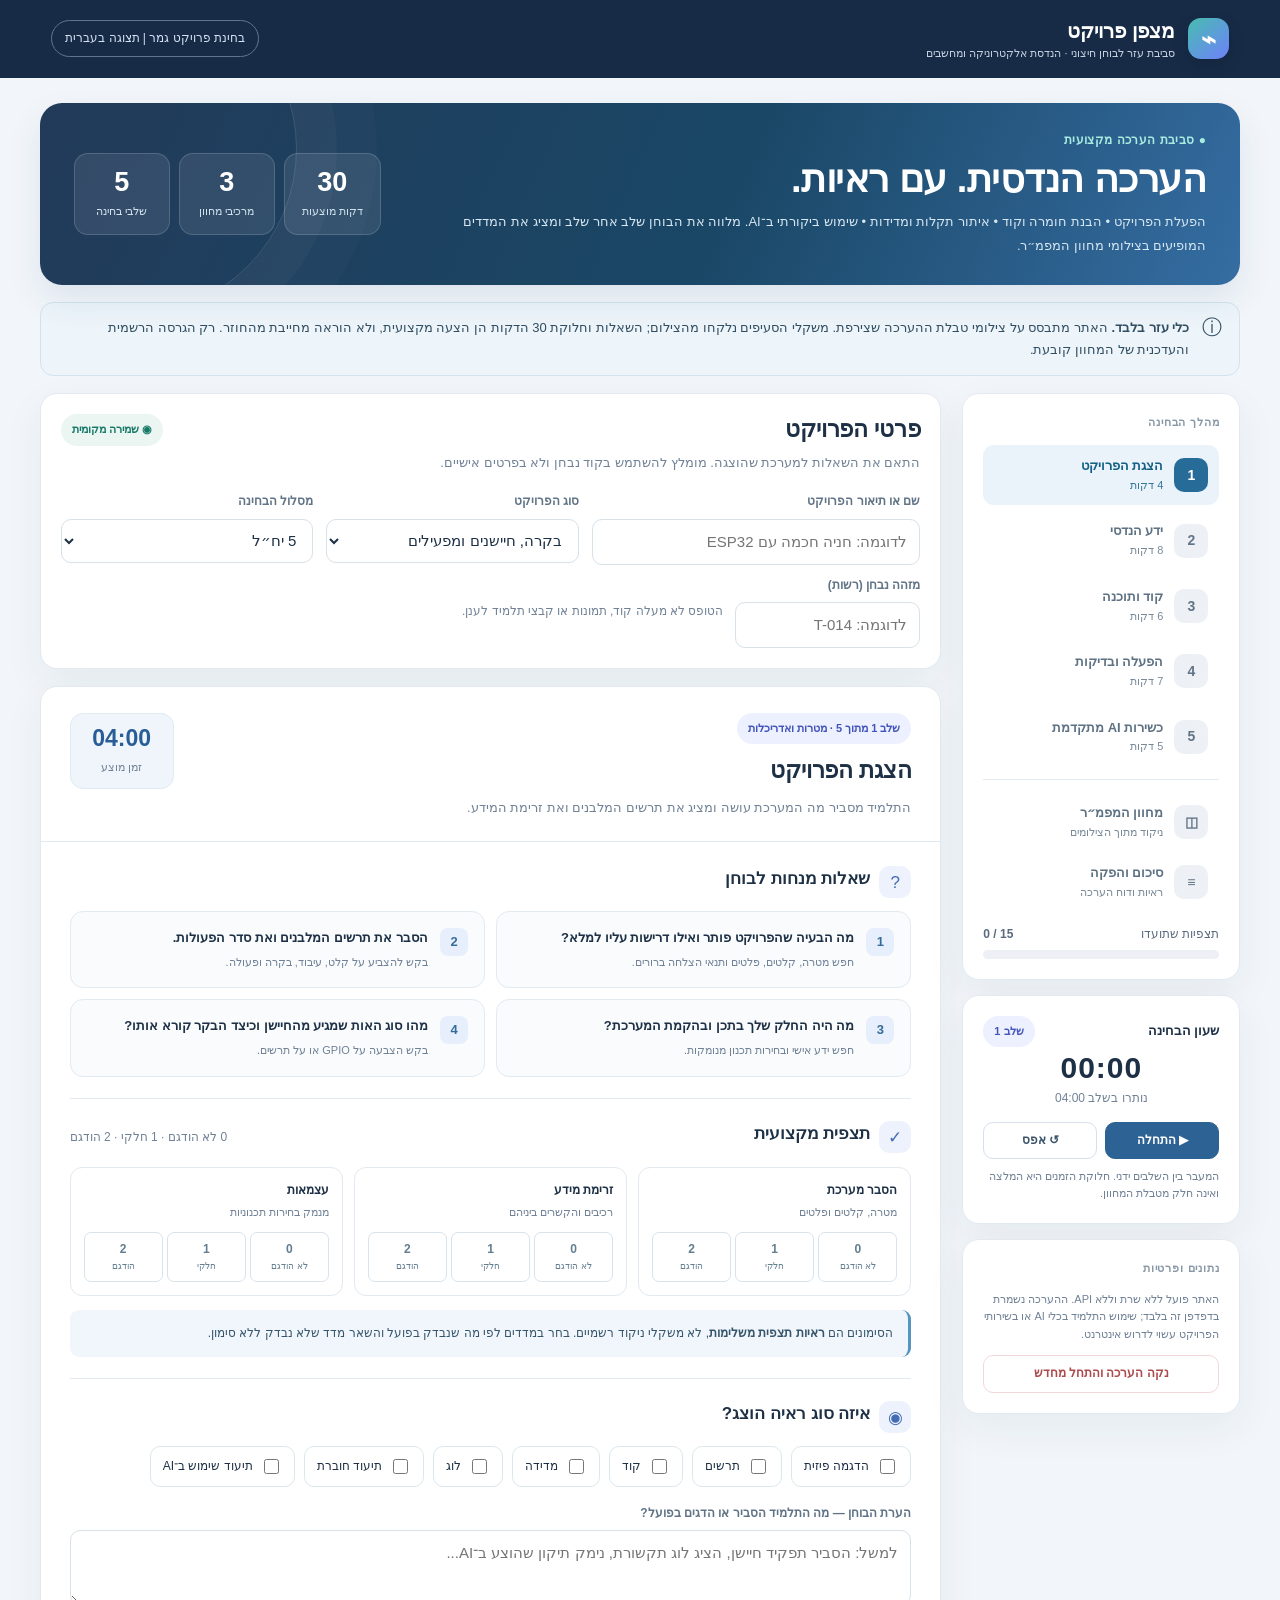
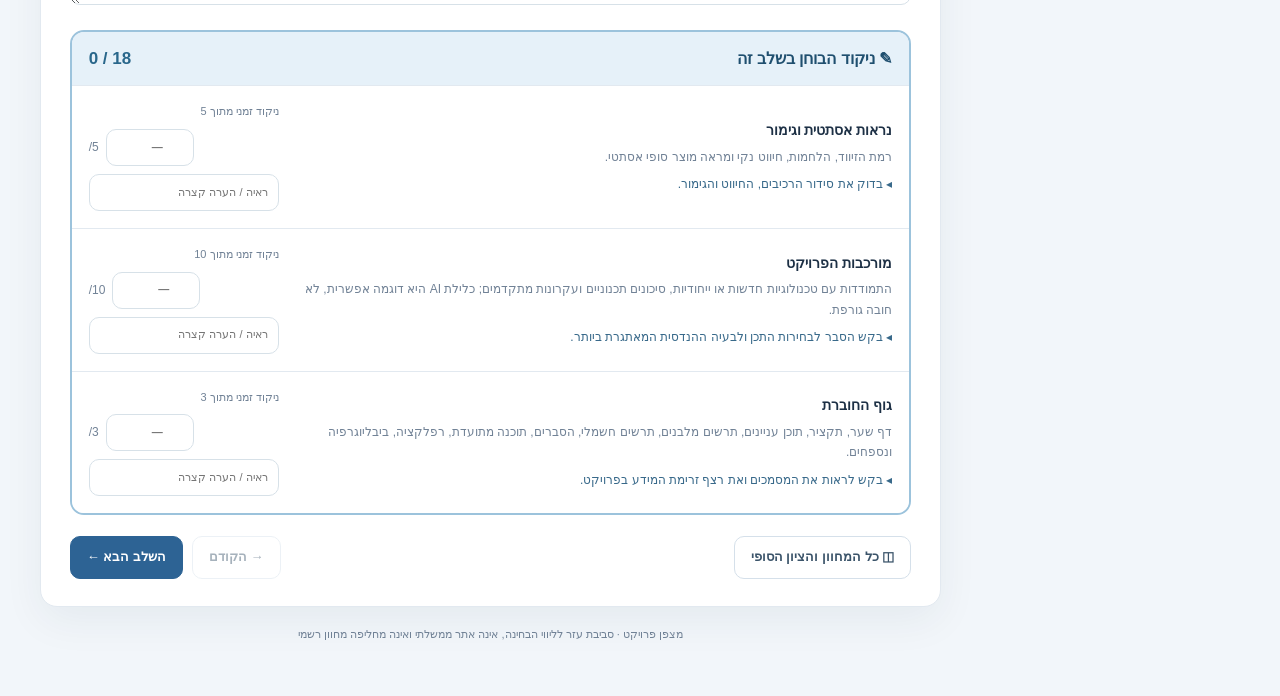
==== index.html @ 40ea96ac "הערכה פרויקטים במגמה אלקטרוניקה ניקוד הבוחן בתוך כל שלב בבחינה, ציון סופי של הבוחן (0–100) במחוון וב" ====
<!DOCTYPE html>
<html lang="he" dir="rtl">
<head>
<meta charset="utf-8">
<meta name="viewport" content="width=device-width,initial-scale=1">
<meta name="theme-color" content="#152a45">
<meta name="description" content="מצפן פרויקט — סביבת עבודה לבוחן חיצוני בהנדסת אלקטרוניקה ומחשבים. מחוון מתוך צילומי חוזר המפמ״ר, בחינה מעשית וכשירות AI מתקדמת.">
<title>מצפן פרויקט | מערכת עזר להערכת פרויקט גמר</title>
<style>
:root{--navy:#172b47;--navy2:#233f63;--text:#1d3045;--sub:#718296;--bg:#f2f6fa;--white:#fff;--line:#e2e9f0;--blue:#4354bb;--blue-soft:#edf0ff;--aqua:#0c968b;--aqua-soft:#e4f7f3;--amber:#9b622b;--amber-soft:#fff6e5;--red:#ae4855;--red-soft:#fff0f1;--shadow:0 14px 42px rgba(18,43,76,.06)}
*{box-sizing:border-box}html{scroll-behavior:smooth}body{margin:0;background:var(--bg);color:var(--text);font-family:Arial,"Segoe UI",sans-serif;font-size:15px;line-height:1.6}button,input,select,textarea{font:inherit}button{cursor:pointer}button:disabled{cursor:not-allowed;opacity:.45}button:focus-visible,input:focus-visible,textarea:focus-visible,select:focus-visible{outline:3px solid #9bb6ff;outline-offset:2px}h1,h2,h3,p{margin-top:0}h1{font-size:clamp(25px,3vw,38px);line-height:1.2;letter-spacing:-.5px;margin-bottom:8px}h2{font-size:23px;line-height:1.35;margin-bottom:7px;letter-spacing:-.2px}h3{font-size:17px;margin-bottom:8px}small{font-size:12px}.muted{color:var(--sub)}.ltr{direction:ltr;unicode-bidi:isolate;display:inline-block;font-variant-numeric:tabular-nums}.nowrap{white-space:nowrap}.hidden{display:none!important}
.header{background:var(--navy);color:#fff;min-height:74px;padding:15px clamp(18px,4vw,64px);display:flex;justify-content:space-between;align-items:center;gap:14px}.brand{display:flex;align-items:center;gap:13px;font-weight:800;font-size:20px}.logo{width:41px;height:41px;border-radius:13px;background:linear-gradient(140deg,#48bdb0,#6e81fa);display:grid;place-items:center;box-shadow:0 6px 15px #0002;font-size:25px;color:white}.brand small{font-weight:400;display:block;font-size:11px;color:#c3d0de;margin-top:-2px}.header-note{color:#d4e2f4;border:1px solid #61758c;padding:8px 13px;border-radius:40px;font-size:12px}
.wrap{max-width:1500px;margin:0 auto;padding:25px clamp(15px,3.1vw,48px) 50px}.hero{position:relative;border-radius:22px;background:linear-gradient(114deg,#223a59,#1a4766 57%,#356da2);min-height:164px;padding:28px 34px;color:white;display:flex;justify-content:space-between;align-items:center;gap:25px;overflow:hidden;box-shadow:0 15px 35px #173a6519}.hero:before{content:"";position:absolute;left:-75px;top:-120px;width:330px;height:330px;border-radius:50%;border:1px solid #ffffff22;box-shadow:0 0 0 40px #ffffff07,0 0 0 80px #ffffff04}.hero>*{position:relative}.eyebrow{font-size:12px;letter-spacing:.45px;color:#a7ecdf;font-weight:800;margin-bottom:7px}.hero p{color:#d7e7f3;line-height:1.8;margin-bottom:0;max-width:750px;font-size:13px}.hero-stats{display:flex;gap:9px}.hero-stat{border:1px solid #ffffff27;background:#ffffff16;border-radius:14px;padding:12px 17px;text-align:center;min-width:96px}.hero-stat b{display:block;font-size:27px;line-height:1.2}.hero-stat span{font-size:11px;color:#d1e2ec}
.notice{display:flex;gap:13px;align-items:flex-start;margin:17px 0;border:1px solid #d2e3ed;background:#edf5fa;color:#314e62;border-radius:13px;padding:14px 17px;font-size:13px;line-height:1.7}.notice .mark{font-size:20px;line-height:1}.notice.warning{background:var(--amber-soft);border-color:#efddb7;color:#79531e}.notice strong{font-weight:800}
.workspace{display:grid;grid-template-columns:278px minmax(0,1fr);gap:21px;align-items:start}.sidebar{position:sticky;top:16px;display:flex;flex-direction:column;gap:15px}.card{background:var(--white);border:1px solid var(--line);border-radius:17px;box-shadow:var(--shadow)}.pad{padding:20px}.section-kicker{font-size:11px;font-weight:800;color:#8898a7;letter-spacing:.8px;margin-bottom:13px}.menu{display:flex;flex-direction:column;gap:5px}.navbtn{width:100%;border:0;background:transparent;color:#5e7284;display:flex;align-items:center;gap:11px;text-align:right;padding:11px;border-radius:11px;transition:.16s}.navbtn:hover{background:#f3f7fa}.navbtn.active{background:#eaf3f9;color:#135f85;font-weight:800}.navicon{width:34px;height:34px;flex:0 0 auto;background:#edf1f5;color:#617487;border-radius:10px;display:grid;place-items:center;font-weight:800;font-size:14px}.navbtn.active .navicon{background:#276c98;color:#fff}.navbtn span.detail{flex:1}.navbtn span.detail strong{display:block;font-size:13px}.navbtn span.detail small{font-weight:400;opacity:.83;display:block;font-size:11px}.navbtn .check{color:var(--aqua)}.navgroup{border-top:1px solid var(--line);margin-top:12px;padding-top:12px}.progressline{display:flex;justify-content:space-between;font-size:12px;color:#5b6b7e;margin:12px 0 6px}.progress{height:9px;background:#edf1f6;border-radius:15px;overflow:hidden}.progress>div{height:100%;background:linear-gradient(90deg,#5e77e7,#31bba4);border-radius:14px;transition:width .2s}.timer{font-weight:800;font-size:30px;text-align:center;direction:ltr;font-variant-numeric:tabular-nums;letter-spacing:1px;line-height:1.4}.timer.warn{color:var(--red)}.timer-sub{text-align:center;font-size:12px;color:var(--sub)}.timer-actions{display:flex;gap:8px;margin-top:13px}.timer-actions button{flex:1}.helper{font-size:11px;color:var(--sub);line-height:1.6;margin:9px 0 0}.main{display:flex;flex-direction:column;gap:17px;min-width:0}.panel-head{display:flex;justify-content:space-between;align-items:flex-start;gap:12px}.panel-head p{font-size:13px;color:var(--sub);margin:5px 0 0;line-height:1.7}.pill{display:inline-flex;align-items:center;gap:7px;background:#ebf6f2;color:#167968;font-size:11px;font-weight:800;padding:7px 11px;border-radius:25px;white-space:nowrap}.pill.blue{background:var(--blue-soft);color:var(--blue)}.pill.amber{background:var(--amber-soft);color:var(--amber)}.formfields{display:grid;grid-template-columns:1.3fr 1fr 1fr;gap:13px;margin-top:18px}.field{display:block;min-width:0}.field span{display:block;color:#617487;font-weight:700;font-size:12px;margin-bottom:7px}.field input,.field select,.field textarea,.entry-input{width:100%;min-height:44px;background:#fff;border:1px solid #d7e1e8;border-radius:10px;padding:10px 12px;color:var(--text);outline:0}.field input:focus,.field select:focus,.field textarea:focus,.entry-input:focus{border-color:#79a2d8;box-shadow:0 0 0 3px #79a2d822}textarea{resize:vertical;min-height:82px;line-height:1.6}.field textarea{min-height:75px}.btn{display:inline-flex;justify-content:center;align-items:center;gap:8px;background:white;border:1px solid #d5e0ea;color:#3b546a;border-radius:10px;padding:10px 16px;font-size:13px;font-weight:800;min-height:39px;transition:background .12s,border-color .12s}.btn:hover:not(:disabled){background:#f3f7fb;border-color:#b2c5d6}.btn.primary{background:#2d6394;color:white;border-color:#2d6394}.btn.primary:hover{background:#21537f}.btn.teal{background:var(--aqua);color:white;border-color:var(--aqua)}.btn.danger{color:#ac4a4c;border-color:#f1d7d9}.btn.sm{padding:8px 11px;min-height:34px;font-size:12px}.btn:active{transform:translateY(1px)}.split{display:flex;justify-content:space-between;align-items:center;gap:12px;flex-wrap:wrap}.blockline{height:1px;background:var(--line);margin:21px 0}.subsection{display:flex;align-items:center;gap:9px;margin-bottom:11px}.roundicon{width:32px;height:32px;background:#edf2fd;color:#426db2;border-radius:10px;display:grid;place-items:center;font-size:17px}.stage-top{padding:26px 29px 22px;border-bottom:1px solid var(--line);display:flex;justify-content:space-between;gap:16px}.stage-top p{font-size:13px;color:var(--sub);line-height:1.8;max-width:740px;margin:9px 0 0}.timepill{background:#eff5fb;border:1px solid #dfecf4;text-align:center;border-radius:13px;min-width:104px;padding:10px 16px;align-self:start}.timepill b{display:block;color:#285d97;font-size:23px;line-height:1.3}.timepill small{color:var(--sub);font-size:11px}.stage-inner{padding:23px 29px 27px}.qgrid{display:grid;grid-template-columns:repeat(2,minmax(0,1fr));gap:11px}.question{padding:16px;display:flex;gap:12px;border:1px solid #e2eaf2;background:#f9fbfd;border-radius:13px}.question .num{flex:0 0 auto;background:#e6effb;color:#356c9a;border-radius:8px;width:28px;height:28px;display:grid;place-items:center;font-weight:800;font-size:13px}.question strong{font-size:13px;line-height:1.6;display:block}.question small{font-size:11px;line-height:1.6;display:block;color:var(--sub);margin-top:5px}.checks{display:flex;gap:9px;flex-wrap:wrap}.checkitem{border:1px solid #dce7ed;background:#fff;padding:9px 12px;border-radius:10px;display:flex;align-items:center;gap:7px;font-size:12px;cursor:pointer}.checkitem.checked{border-color:#7fcec3;background:var(--aqua-soft);color:#13776a}.checkitem input{accent-color:#15998c;width:15px;height:15px}.tipbox{background:#f0f6fb;border-right:3px solid #5695be;border-radius:9px;padding:13px 15px;font-size:12px;line-height:1.75;color:#37566c;margin:14px 0}.tipbox.amber{background:var(--amber-soft);border-color:#dca45a;color:#745123}.criteria-lite{display:grid;grid-template-columns:repeat(3,minmax(0,1fr));gap:11px}.lite{border:1px solid var(--line);padding:13px;border-radius:12px;background:#fff}.lite strong{font-size:12px;display:block}.lite p{font-size:11px;color:var(--sub);margin:4px 0 11px;line-height:1.55}.scale{display:flex;gap:4px}.scale button{min-width:0;flex:1;border:1px solid #d8e3ec;background:#fff;color:#637e90;font-weight:800;border-radius:7px;padding:7px 5px;font-size:12px}.scale button.selected{background:#dfedea;border-color:#50bba8;color:#0b7164}.scale button[aria-pressed="true"].bad{background:var(--red-soft);color:var(--red);border-color:#e7b4b9}.scale button[aria-pressed="true"].mid{background:var(--amber-soft);color:var(--amber);border-color:#efca82}.scale small{display:block;font-weight:400;font-size:9px}.step-actions{display:flex;justify-content:space-between;gap:11px;flex-wrap:wrap;margin-top:21px}.actions-right{display:flex;gap:9px;flex-wrap:wrap}.challenge-box{border:1px solid #cce4e2;background:linear-gradient(145deg,#f5fffc,#f1f7fc);border-radius:15px;padding:17px 19px;margin-bottom:21px}.challenge-box h3{color:#1b796c}.challenge-box p{font-size:13px;color:#4f6876;line-height:1.7}.suggested{margin-bottom:12px;padding:10px 13px;background:#fff;border:1px solid #dcebe8;border-radius:10px;color:#32665e;font-size:12px;line-height:1.7}
.rubric-intro{padding:22px 27px;border-bottom:1px solid var(--line)}.score-summary{display:grid;grid-template-columns:repeat(3,minmax(0,1fr));gap:11px;margin:19px 0 0}.stat{background:#f8fbfd;border:1px solid var(--line);padding:13px 17px;border-radius:12px}.stat strong{font-size:26px;display:block;line-height:1.4;color:#295578;font-variant-numeric:tabular-nums}.stat span{font-size:11px;color:var(--sub)}.groups{padding:22px 25px 27px;display:flex;flex-direction:column;gap:15px}.rubric-group{border:1px solid #e1e9f0;border-radius:14px;overflow:hidden}.rubric-group-header{background:#f4f8fb;padding:13px 17px;display:flex;justify-content:space-between;align-items:center;gap:15px}.rubric-group-header h3{font-size:16px;margin:0}.rubric-group-header small{color:var(--sub)}.group-total{font-weight:800;color:#29678b;white-space:nowrap;font-variant-numeric:tabular-nums}.criterion{border-top:1px solid var(--line);display:grid;grid-template-columns:minmax(0,1fr) 190px;gap:15px;align-items:center;padding:17px}.criterion strong{font-size:14px;display:block}.criterion .desc{font-size:12px;color:var(--sub);line-height:1.7;margin-top:5px}.criterion .question-cue{font-size:12px;color:#38698a;margin-top:8px;line-height:1.65}.criterion-controls{display:flex;flex-direction:column;gap:8px;align-items:stretch}.criterion-controls label{font-size:11px;color:var(--sub)}.score-field{display:flex;align-items:center;gap:7px;justify-content:flex-end}.score-field input{width:88px;min-height:41px;font-weight:800;text-align:center;font-size:17px}.score-field em{font-size:12px;color:var(--sub);font-style:normal;direction:ltr}.notapp{font-size:12px;color:var(--sub);background:#f2f4f5;padding:10px;border-radius:10px;text-align:center}.criterion-controls .entry-input{min-height:37px;padding:8px 10px;font-size:11px}.rubric-foot{padding:0 26px 24px;font-size:12px;color:var(--sub)}.rubric-foot b{color:#415a70}.stage-score{border:2px solid #9cc3dc;background:#f4f9fd;border-radius:14px;margin:18px 0 6px;overflow:hidden}.stage-score-head{display:flex;justify-content:space-between;align-items:center;gap:12px;padding:13px 17px;background:#e6f1f9}.stage-score-head h3{margin:0;font-size:16px;color:#1f4f6f}.stage-score-head b{font-size:17px;color:#29678b;white-space:nowrap}.stage-score .criterion{background:#fff}.final-grade{border:2px solid #2f7a4f;background:#f2faf5;border-radius:14px;padding:16px 18px;margin-top:17px;display:flex;flex-wrap:wrap;gap:14px;align-items:center;justify-content:space-between}.final-grade h3{margin:0 0 4px;font-size:17px;color:#1f5a37}.final-grade p{margin:0;font-size:12px;color:var(--sub)}.final-grade .fg-ctrl{display:flex;align-items:center;gap:8px;flex-wrap:wrap}.final-grade input{width:96px;min-height:46px;font-size:22px;font-weight:800;text-align:center}.final-grade em{font-style:normal;color:var(--sub);direction:ltr}
.summary-pad{padding:26px}.summary-note{font-size:13px;color:var(--sub);line-height:1.7}.sum-meta{display:flex;gap:11px;flex-wrap:wrap;margin-top:11px;font-size:12px;color:#657789}.table-scroll{overflow-x:auto;border:1px solid var(--line);border-radius:13px;margin-top:19px}.reporttable{border-collapse:collapse;width:100%;min-width:600px;font-size:12px}.reporttable th{background:#edf3f8;color:#386078;padding:11px 13px;text-align:right}.reporttable td{padding:12px 13px;border-top:1px solid var(--line);vertical-align:top}.reporttable td:nth-child(2),.reporttable th:nth-child(2){white-space:nowrap}.summary-actions{display:flex;flex-wrap:wrap;gap:9px;margin-top:22px}.footer{text-align:center;color:var(--sub);font-size:11px;padding:2px 0}.toast{position:fixed;bottom:24px;left:24px;max-width:400px;opacity:0;transform:translateY(10px);pointer-events:none;background:#193f58;color:white;border-radius:10px;padding:12px 17px;box-shadow:0 10px 25px #0002;transition:.2s;z-index:20;font-size:13px}.toast.show{opacity:1;transform:translateY(0)}
@media(max-width:1100px){.workspace{grid-template-columns:230px minmax(0,1fr)}.hero-stats{display:none}.formfields{grid-template-columns:1fr 1fr}.formfields .field:first-child{grid-column:1/-1}.criteria-lite{grid-template-columns:1fr}.qgrid{grid-template-columns:1fr}.criterion{grid-template-columns:1fr 165px}}
@media(max-width:760px){.header{padding:13px 16px}.header-note{display:none}.hero{padding:22px 20px}.wrap{padding:15px 12px 35px}.workspace{display:flex;flex-direction:column}.sidebar{position:static;width:100%}.sidebar>.card:first-child{padding:13px}.menu{display:grid;grid-template-columns:repeat(5,minmax(0,1fr));gap:4px}.menu .navbtn{padding:7px 3px;flex-direction:column;gap:4px;text-align:center}.navbtn .navicon{width:29px;height:29px}.navbtn span.detail strong{font-size:10px}.navbtn span.detail small{display:none}.navbtn .check{display:none}.navgroup{display:grid;grid-template-columns:1fr 1fr;gap:6px}.navgroup .navbtn{min-height:64px}.sidebar .card:nth-child(2){display:none}.sidebar .card:nth-child(3){display:none}.main{width:100%}.formfields{grid-template-columns:1fr}.stage-top{padding:19px;align-items:start}.stage-top h2{font-size:21px}.stage-inner,.summary-pad{padding:19px}.timepill{min-width:78px;padding:10px}.timepill b{font-size:19px}.groups{padding:15px}.criterion{grid-template-columns:1fr}.criterion-controls{max-width:270px}.score-summary{grid-template-columns:1fr 1fr 1fr}.stat{padding:11px}.stat strong{font-size:22px}.panel-head{flex-direction:column;align-items:flex-start}}
@media(max-width:480px){.hero h1{font-size:26px}.hero p{font-size:12px}.rubric-intro{padding:17px}.score-summary{gap:5px}.stat strong{font-size:19px}.stat span{font-size:10px}.rubric-group-header h3{font-size:14px}.stage-top{gap:8px}.step-actions{align-items:stretch}.actions-right{width:100%}.actions-right>*{flex:1}}
@media print{body{background:white;color:black}.header,.hero,.sidebar,.form-card,.stage-card,.notice,.no-print,.footer,.toast{display:none!important}.wrap{padding:0;max-width:none}.workspace{display:block}.main{display:block}.report-card{display:block!important;border:0;box-shadow:none}.summary-pad{padding:0}.stat{background:white}.reporttable th{background:#f0f0f0!important}.reporttable td,.reporttable th{font-size:10px;padding:6px}.reporttable{min-width:0}.table-scroll{overflow:visible}.pill{background:transparent}.print-title{display:block!important}h1{font-size:22px}h2{font-size:19px}.score-summary{gap:7px}}
</style>
</head>
<body>
<header class="header"><div class="brand"><div class="logo" aria-hidden="true">⌁</div><div>מצפן פרויקט<small>סביבת עזר לבוחן חיצוני · הנדסת אלקטרוניקה ומחשבים</small></div></div><div class="header-note">בחינת פרויקט גמר | תצוגה בעברית</div></header>
<div class="wrap">
<section class="hero"><div><div class="eyebrow">● סביבת הערכה מקצועית</div><h1>הערכה הנדסית. עם ראיות.</h1><p>הפעלת הפרויקט • הבנת חומרה וקוד • איתור תקלות ומדידות • שימוש ביקורתי ב־AI. מלווה את הבוחן שלב אחר שלב ומציג את המדדים המופיעים בצילומי מחוון המפמ״ר.</p></div><div class="hero-stats"><div class="hero-stat"><b>30</b><span>דקות מוצעות</span></div><div class="hero-stat"><b>3</b><span>מרכיבי מחוון</span></div><div class="hero-stat"><b>5</b><span>שלבי בחינה</span></div></div></section>
<div class="notice"><span class="mark" aria-hidden="true">ⓘ</span><div><strong>כלי עזר בלבד.</strong> האתר מתבסס על צילומי טבלת ההערכה שצירפת. משקלי הסעיפים נלקחו מהצילום; השאלות וחלוקת 30 הדקות הן הצעה מקצועית, ולא הוראה מחייבת מהחוזר. רק הגרסה הרשמית והעדכנית של המחוון קובעת.</div></div>
<div class="workspace">
<aside class="sidebar" aria-label="ניווט">
<div class="card pad"><div class="section-kicker">מהלך הבחינה</div><nav class="menu" id="stepNav" aria-label="חמשת השלבים"></nav><div class="navgroup"><button class="navbtn" id="navRubric" type="button"><span class="navicon">◫</span><span class="detail"><strong>מחוון המפמ״ר</strong><small>ניקוד מתוך הצילומים</small></span></button><button class="navbtn" id="navSummary" type="button"><span class="navicon">≡</span><span class="detail"><strong>סיכום והפקה</strong><small>ראיות ודוח הערכה</small></span></button></div><div class="progressline"><span>תצפיות שתועדו</span><b id="progressText" class="ltr">0 / 15</b></div><div class="progress"><div id="progressFill" style="width:0%"></div></div></div>
<div class="card pad"><div class="split"><b style="font-size:13px">שעון הבחינה</b><span class="pill blue" id="phaseName">שלב 1</span></div><div class="timer" id="clock">00:00</div><div class="timer-sub" id="phaseClock">נותרו בשלב 04:00</div><div class="timer-actions"><button class="btn primary sm" id="timerToggle" type="button">▶ התחלה</button><button class="btn sm" id="timerReset" type="button">↺ אפס</button></div><p class="helper">המעבר בין השלבים ידני. חלוקת הזמנים היא המלצה ואינה חלק מטבלת המחוון.</p></div>
<div class="card pad"><div class="section-kicker">נתונים ופרטיות</div><p class="helper" style="margin:0 0 12px">האתר פועל ללא שרת וללא API. ההערכה נשמרת בדפדפן זה בלבד; שימוש התלמיד בכלי AI או בשירותי הפרויקט עשוי לדרוש אינטרנט.</p><button class="btn danger sm" id="clearAll" type="button" style="width:100%">נקה הערכה והתחל מחדש</button></div>
</aside>
<main class="main">
<section class="card pad form-card"><div class="panel-head"><div><h2>פרטי הפרויקט</h2><p>התאם את השאלות למערכת שהוצגה. מומלץ להשתמש בקוד נבחן ולא בפרטים אישיים.</p></div><span class="pill">◉ שמירה מקומית</span></div><div class="formfields"><label class="field"><span>שם או תיאור הפרויקט</span><input id="project" maxlength="120" placeholder="לדוגמה: חניה חכמה עם ESP32"></label><label class="field"><span>סוג הפרויקט</span><select id="projectType"><option value="sensors">בקרה, חיישנים ומפעילים</option><option value="iot">תקשורת ו־IoT</option><option value="ai">מודל AI כחלק מהמערכת</option><option value="other">פרויקט אחר</option></select></label><label class="field"><span>מסלול הבחינה</span><select id="track"><option value="5">5 יח״ל</option><option value="3">3 יח״ל</option></select></label></div><div style="margin-top:11px;display:flex;gap:12px;flex-wrap:wrap;align-items:center"><label class="field" style="width:185px"><span>מזהה נבחן (רשות)</span><input id="candidate" maxlength="36" placeholder="לדוגמה: T-014"></label><span class="muted" style="font-size:12px">הטופס לא מעלה קוד, תמונות או קבצי תלמיד לענן.</span></div></section>
<section class="card stage-card" id="stageView"></section>
<section class="card rubric-card hidden" id="rubricView"></section>
<section class="card report-card hidden" id="summaryView"></section>
<div class="footer">מצפן פרויקט · סביבת עזר לליווי הבחינה, אינה אתר ממשלתי ואינה מחליפה מחוון רשמי</div>
</main></div></div>
<div class="toast" id="toast" role="status" aria-live="polite"></div>
<script>
'use strict';
const KEY='exam_compass_official_photo_v2';
// משקלי הקריטריונים הועתקו מצילומי הטבלה שסיפק המשתמש.
const GROUPS=[
 {id:'complex',name:'מורכבות, תקינות פעולה, נראות וגימור',cap:{'5':25,'3':40},items:[
  {id:'running',name:'יישום מלא של דגם תוצר עובד',max:{'5':5,'3':10},desc:'תקינות פעולה מלאה של המערכת המשובצת; בקר, רכיבי קלט/פלט, רכיבי הפעלה ושליטה ופרוטוקולי תקשורת.',cue:'הפעל את הפרויקט והצג פעולה תקינה של קלט, בקר ופלט.'},
  {id:'finish',name:'נראות אסתטית וגימור',max:{'5':5,'3':10},desc:'רמת הזיווד, הלחמות, חיווט נקי ומראה מוצר סופי אסתטי.',cue:'בדוק את סידור הרכיבים, החיווט והגימור.'},
  {id:'complexity',name:'מורכבות הפרויקט',max:{'5':10,'3':null},desc:'התמודדות עם טכנולוגיות חדשות או ייחודיות, סיכונים תכנוניים ועקרונות מתקדמים; כלילת AI היא דוגמה אפשרית, לא חובה גורפת.',cue:'בקש הסבר לבחירות התכן ולבעיה ההנדסית המאתגרת ביותר.'},
  {id:'faults',name:'מתודולוגיית איתור תקלות וביצוע מדידות',max:{'5':5,'3':20},desc:'ביצוע מדידות באמצעות ציוד מתאים, הצגת תוצאות והסבר שיטתי לאבחון תקלות.',cue:'בקש מדידה או הצג תקלה סבירה ובדוק כיצד התלמיד ניגש לאבחון.'}
 ]},
 {id:'knowledge',name:'בקיאות בנושא הפרויקט',cap:{'5':60,'3':30},items:[
  {id:'hardware',name:'הבנת חומרה ורכיבים',max:{'5':20,'3':20},desc:'הסבר אופן פעולת הרכיבים והפרוטוקולים המקשרים ביניהם, למשל I²C, SPI ו־OneWire.',cue:'בחר רכיב ופרוטוקול מהפרויקט ושאל כיצד הם עובדים.'},
  {id:'aicode',name:'הבנת קוד תוך שימוש ב־AI',max:{'5':10,'3':10},desc:'ניתוח קוד קיים, הסבר הלוגיקה והצעת שינוי בקוד בעזרת כלי AI או הסבר לקוד שנוצר באמצעות AI. בצילום המחוון כתוב: ללא מימוש בפועל.',cue:'בקש להסביר פונקציה, לבקר הצעת AI ולהציע שינוי — אין חובה לבצע אותו פיזית לפי הסעיף המצולם.'},
  {id:'deepcode',name:'בקיאות מעמיקה בקוד ובתוכנה מודולרית',max:{'5':20,'3':null},desc:'הפרדה בין דרייברים ללוגיקה, ניתוח לוגי בזמן אמת והסבר שינויים מבניים בקוד.',cue:'בקש להסביר יחסי גומלין בין מודולים, פונקציות ונתוני מערכת.'},
  {id:'steam',name:'גישה מולטי־דיסציפלינרית בשיטת STEAM',max:{'5':10,'3':null},desc:'קישור העקרונות המדעיים, המתמטיים, העיצוביים והטכנולוגיים העומדים בבסיס פתרון הבעיה.',cue:'בקש לנמק בחירת פתרון באמצעות שני תחומי ידע לפחות.'}
 ]},
 {id:'book',name:'איכות חוברת העבודה',cap:{'5':15,'3':30},items:[
  {id:'body',name:'גוף החוברת',max:{'5':3,'3':10},desc:'דף שער, תקציר, תוכן עניינים, תרשים מלבנים, תרשים חשמלי, הסברים, תוכנה מתועדת, רפלקציה, ביבליוגרפיה ונספחים.',cue:'בקש לראות את המסמכים ואת רצף זרימת המידע בפרויקט.'},
  {id:'documentation',name:'איכות התיעוד ותהליך העבודה',max:{'5':6,'3':10},desc:'תיעוד מפורט לכל רכיב בנפרד: מאפיינים, הסברים טכנולוגיים, תרשים חשמלי, קוד הפעלה, מדידות ותקלות; יומן עבודה שוטף.',cue:'בדוק האם תועדו בדיקות ותוצאות עבור הרכיבים בפועל.'},
  {id:'transparency',name:'שקיפות וביקורת כלי AI',max:{'5':3,'3':10},desc:'תיעוד בחוברת של שלבי השימוש ב־AI לכתיבת קוד, תיקון שגיאות או סימולציה, לצד הבנת היכולות ותיקוף התוצרים.',cue:'בקש דוגמה מתועדת להצעת AI שנבדקה, תוקנה או נדחתה.'}
 ]}
];
const STAGES=[
 {name:'הצגת הפרויקט',mins:4,tag:'מטרות ואדריכלות',desc:'התלמיד מסביר מה המערכת עושה ומציג את תרשים המלבנים ואת זרימת המידע.',q:[
 ['מה הבעיה שהפרויקט פותר ואילו דרישות עליו למלא?','חפש מטרה, קלטים, פלטים ותנאי הצלחה ברורים.'],
 ['הסבר את תרשים המלבנים ואת סדר הפעולות.','בקש להצביע על קלט, עיבוד, בקרה ופעולה.'],
 ['מה היה החלק שלך בתכן ובהקמת המערכת?','חפש ידע אישי ובחירות תכנון מנומקות.']],indicators:[['הסבר מערכת','מטרה, קלטים ופלטים'],['זרימת מידע','רכיבים והקשרים ביניהם'],['עצמאות','מנמק בחירות תכנוניות']]},
 {name:'ידע הנדסי',mins:8,tag:'רכיבים, מעגלים ופרוטוקולים',desc:'הבוחן בודק את ההבנה של הרכיבים, המאפיינים החשמליים, החיבורים, החיישנים והתקשורת.',q:[
 ['בחר רכיב מרכזי והסבר איך הוא פועל פיזיקלית וחשמלית.','אפשר לבקש תפקיד, אות כניסה, אות יציאה ונתונים מדף נתונים.'],
 ['מדוע נבחרו רמות המתח והחיבורים האלה?','בדוק זרם, מתח, הגנות, אספקת כוח והתאמה לבקר.'],
 ['איך נשלחים נתונים בין הרכיבים?','לפי הפרויקט: I²C, SPI, UART, OneWire או פרוטוקול אחר.']],indicators:[['ידע רכיבים','מכיר עקרונות פעולה'],['הבנה חשמלית','מנמק חיבורים ומתח'],['הבנת תקשורת','מסביר זרימת אותות ומידע']]},
 {name:'קוד ותוכנה',mins:6,tag:'לוגיקה, מודולריות ו־AI',desc:'התלמיד מסביר פונקציות מרכזיות, החלטות בקרה והפרדה בין קוד דרייברים ללוגיקה; יוכל לנתח ולהציע שינוי בקוד.',q:[
 ['בחר פונקציה בקוד והסבר מה עושה כל שלב.','בדוק קלט, תנאים, פעולות ופלט.'],
 ['איזה חלק אחראי לתקשורת ואיזה חלק לקבלת החלטה?','חפש הבחנה בין דרייבר, לוגיקה ופעולה.'],
 ['הצע שינוי קטן בקוד והסבר את השפעתו.','אפשר לבחון בעזרת AI; סעיף המחוון המצולם אינו מחייב מימוש מעשי.']],indicators:[['הסבר קוד','שולט בלוגיקה'],['מבנה תוכנה','מבין מודולים וממשקים'],['חשיבה על שינוי','מנבא השפעה על המערכת']]},
 {name:'הפעלה ובדיקות',mins:7,tag:'פעולה אמיתית ומדידות',desc:'התלמיד מפעיל את הפרויקט שלו, מדגים תרחיש עבודה תקין ומציג ראיות לבדיקה או לאיתור תקלה.',q:[
 ['הפעל את הפרויקט והדגם תוצאה צפויה.','הפעלה פיזית של המערכת עצמה, לא רק הצגת תמונות.'],
 ['איך היית בודק רכיב שאינו מגיב?','בקש דרך אבחון שיטתית וכלי מדידה מתאים.'],
 ['הצג מדידה, לוג או תוצאת בדיקה המעידים על תקינות.','חפש התאמה בין דרישה, תוצאה צפויה ותוצאה שהתקבלה.']],indicators:[['הפעלה','מפעיל את המערכת'],['איתור תקלות','מציע בדיקה מבדלת'],['ראיות','מפרש מדידה או לוג']]},
 {name:'כשירות AI מתקדמת',mins:5,tag:'אינטגרציה, ביקורת ותיקוף',desc:'השלב בוחן ראיות לשילוב AI מושכל בעבודה ההנדסית. תצפית זו היא כלי משלים ואינה מוסיפה נקודות למחוון הרשמי.',q:[
 ['היכן נעזרת ב־AI ומה עשית בעצמך כדי להתאים את התוצר למערכת?','דרוש דוגמה אמיתית מתוך קוד, תכן או תיקון תקלה.'],
 ['הראה הצעה של AI שלא התאימה כפי שהיא. כיצד זיהית זאת?','חפש בדיקה מול מגבלות שפה, בקר, חומרה או תוצאה מדודה.'],
 ['כיצד אימתת שהשינוי או ההחלטה היו נכונים?','ראיית קוד, לוג, מדידה, בדיקת מערכת או דיווח תיעוד.']],indicators:[['אינטגרציה','מחבר תוצר AI להקשר ההנדסי'],['ביקורת עצמאית','מזהה מגבלה ומנמק החלטה'],['בדיקה ותיקוף','מוכיח התאמה על סמך ראיות']]}
];
const SPECIFIC={
 sensors:[['מהו סוג האות שמגיע מהחיישן וכיצד הבקר קורא אותו?','בקש הצבעה על GPIO או על תרשים.'],['מה יקרה אם תשתנה הגדרת פין?','הבחן בין שינוי בתוכנה לבין שינוי בחיווט.'],['איזו מדידה תבצע כדי להבחין בין חיישן תקול לקוד לא תקין?','בקש השערה ובדיקה.'],['הדגם תגובת המנוע או הרכיב לשינוי מצב החיישן.','אפשר לבקש לוג או מתח מוצא.'],['AI הציע קוד שאינו תואם לגרסת MicroPython. כיצד תבדוק ותתקן?','הדגש את התאמת התוצר לרכיבי הפרויקט.']],
 iot:[['כיצד עובר המידע מהחיישן לשרת או לבקר?','הצג מסלול נתונים.'],['מה קורה כאשר התקשורת מתנתקת?','הסבר מנגנון חזרה/Timeout.'],['היכן מתבצעים שליחה, קליטה ובדיקת שגיאות בקוד?','בקש קטע קוד אמיתי.'],['כיצד תבדוק זמן תגובה ואמינות תקשורת?','בדיקת לוגים, הודעות חוזרות או זמן.'],['כלי AI הציע לבצע ניסיונות חוזרים. איזה סיכון יש בלולאה שאינה מסתיימת?','בדוק התאמה למגבלות המערכת.']],
 ai:[['מה מפיק מודל ה־AI ומי מקבל את התוצאה?','בקש להראות את הממשק.'],['כיצד תוצאה של מודל משפיעה על פעולת הבקר?','הבחן בין זיהוי להחלטת בקרה.'],['איך הקוד מפענח ומאמת את תשובת המודל?','בקש להציג את מבנה הנתונים.'],['הדגם זיהוי והשפעתו על המערכת הפיזית.','בדוק תוצאה ומדידה.'],['המודל מחזיר פלט אך המפעיל אינו מגיב: כיצד תבודד את מקור התקלה?','שאל על מודל, תקשורת, בקר והנעה.']],
 other:[['מהו מבנה המערכת ומדוע נבחר?','הדגש ידע אישי.'],['מהו האתגר ההנדסי המרכזי ואיך נפתר?','דרוש נימוק.'],['בחר קטע קוד עם תנאי או לולאה והסבר אותו.','בדוק הסבר עצמאי.'],['הדגם פעולה ובדיקה שמוכיחה עמידה בדרישה.','הפעלה וראיה.'],['מה הציע כלי AI בפרויקט, ומה היה צורך לתקן או לאמת?','לא להסתפק בהעתקה של תשובה.']]
};
const EVIDENCES=['הדגמה פיזית','תרשים','קוד','מדידה','לוג','תיעוד חוברת','תיעוד שימוש ב־AI'];
const blank=()=>({project:'',candidate:'',type:'sensors',track:'5',view:'stage',stage:0,observations:{},notes:{},evidence:{},official:{},criterionNotes:{},finalGrade:{},challenge:'',elapsed:0,phaseElapsed:[0,0,0,0,0],running:false});
function read(){try{let x=JSON.parse(localStorage.getItem(KEY));if(x&&typeof x==='object'){let s={...blank(),...x};s.running=false;s.stage=Math.min(4,Math.max(0,Number(s.stage)||0));if(!Array.isArray(s.phaseElapsed)||s.phaseElapsed.length!==5)s.phaseElapsed=[0,0,0,0,0];s.track=s.track==='3'?'3':'5';return s;}}catch(e){}return blank();}
let state=read(),interval=null,toastTimeout;
const $=s=>document.getElementById(s);
const esc=s=>String(s??'').replace(/[&<>"']/g,c=>({'&':'&amp;','<':'&lt;','>':'&gt;','"':'&quot;',"'":'&#39;'}[c]));
function persist(){try{localStorage.setItem(KEY,JSON.stringify({...state,running:false}));}catch(e){}}
function notify(message){$('toast').textContent=message;$('toast').classList.add('show');clearTimeout(toastTimeout);toastTimeout=setTimeout(()=>$('toast').classList.remove('show'),2600);}
const timefmt=sec=>`${String(Math.floor(Math.max(0,sec)/60)).padStart(2,'0')}:${String(Math.floor(Math.max(0,sec)%60)).padStart(2,'0')}`;
const obsCount=()=>Object.values(state.observations).filter(x=>[0,1,2].includes(x)).length;
const totalRubricMax=(track=state.track)=>GROUPS.reduce((a,g)=>a+g.items.reduce((b,it)=>b+(it.max[track]||0),0),0);
const categorySum=(g,track=state.track)=>g.items.reduce((acc,it)=>acc+(it.max[track]===null?0:(Number.isInteger(state.official[it.id]?.[track])?state.official[it.id][track]:0)),0);
const scoredCount=(track=state.track)=>GROUPS.flatMap(g=>g.items).filter(it=>it.max[track]!=null&&Number.isInteger(state.official[it.id]?.[track])).length;
const possibleCount=(track=state.track)=>GROUPS.flatMap(g=>g.items).filter(it=>it.max[track]!=null).length;
const pointsSum=(track=state.track)=>GROUPS.reduce((a,g)=>a+categorySum(g,track),0);
function changeView(v){state.view=v;persist();render();document.querySelector('.main').scrollIntoView({behavior:'smooth',block:'start'});}
function goStage(i){if(i<0||i>4)return;state.stage=i;state.view='stage';persist();render();$('stageView').scrollIntoView({behavior:'smooth',block:'start'});}
function renderNav(){const isStage=state.view==='stage';$('stepNav').innerHTML=STAGES.map((s,i)=>`<button class="navbtn ${isStage&&state.stage===i?'active':''}" data-step="${i}" type="button" aria-current="${isStage&&state.stage===i?'step':'false'}"><span class="navicon">${i+1}</span><span class="detail"><strong>${esc(s.name)}</strong><small>${s.mins} דקות</small></span>${[0,1,2].every(j=>[0,1,2].includes(state.observations[`${i}-${j}`]))?'<span class="check">✓</span>':''}</button>`).join('');
 document.querySelectorAll('[data-step]').forEach(b=>b.addEventListener('click',()=>goStage(Number(b.dataset.step))));
 $('navRubric').classList.toggle('active',state.view==='rubric');$('navSummary').classList.toggle('active',state.view==='summary');
 $('progressText').textContent=`${obsCount()} / 15`;$('progressFill').style.width=`${obsCount()/15*100}%`;
}
function questionGrid(i){let q=[...STAGES[i].q,SPECIFIC[state.type][i]];return q.map((item,j)=>`<article class="question"><span class="num">${j+1}</span><div><strong>${esc(item[0])}</strong><small>${esc(item[1])}</small></div></article>`).join('');}
function indicators(i){return STAGES[i].indicators.map((it,j)=>{let v=state.observations[`${i}-${j}`];return `<div class="lite"><strong>${esc(it[0])}</strong><p>${esc(it[1])}</p><div class="scale" role="group" aria-label="רמת ביצוע ${esc(it[0])}">${[0,1,2].map(n=>`<button type="button" data-observation="${i}-${j}" data-value="${n}" aria-pressed="${v===n}" class="${v===n?'selected '+(n===0?'bad':n===1?'mid':''):''}">${n}<small>${['לא הודגם','חלקי','הודגם'][n]}</small></button>`).join('')}</div></div>`}).join('');}
function evidenceChips(i){let checked=state.evidence[i]||[];return EVIDENCES.map(x=>`<label class="checkitem ${checked.includes(x)?'checked':''}"><input type="checkbox" data-evidence="${esc(x)}" ${checked.includes(x)?'checked':''}>${esc(x)}</label>`).join('');}
function renderStage(){const i=state.stage,s=STAGES[i];$('stageView').innerHTML=`<div class="stage-top"><div><span class="pill blue">שלב ${i+1} מתוך 5 · ${esc(s.tag)}</span><h2 style="margin-top:11px">${esc(s.name)}</h2><p>${esc(s.desc)}</p></div><div class="timepill"><b>${String(s.mins).padStart(2,'0')}:00</b><small>זמן מוצע</small></div></div><div class="stage-inner">${i===4?`<div class="challenge-box"><h3>אתגר מותאם לפרויקט האמיתי</h3><p>בקש ראיה לשימוש ב־AI לצורך תכנון, קוד או פתרון תקלה, בדוק התאמה לחומרה, להיגיון ההנדסי ולתוצאות. אם הפרויקט כולל מודל AI — בדוק גם את שילוב תוצאת המודל בבקר.</p><div class="suggested"><b>דוגמה:</b> הצעת AI אינה תואמת להגדרת פין, לשפת התכנות או לפרוטוקול. כיצד התלמיד מזהה את אי־ההתאמה? איזה שינוי היה מציע וכיצד היה מאמת אותו?</div><label class="field"><span>אתגר הבוחן שהוצג בפועל (רשות)</span><textarea id="challenge" placeholder="תאר משימת AI קצרה ומותאמת לפרויקט...">${esc(state.challenge)}</textarea></label><div class="tipbox amber">לפי הסעיף המצולם ״הבנת קוד תוך שימוש ב־AI״ ניתן לבחון ניתוח והצעת שינוי <b>ללא מימוש בפועל</b>. הפעלת הפרויקט והמדידות מוערכות בסעיפים האחרים. תצפית זו אינה מוסיפה ציון נפרד למחוון.</div></div>`:''}<div class="subsection"><span class="roundicon">?</span><h3>שאלות מנחות לבוחן</h3></div><div class="qgrid">${questionGrid(i)}</div><div class="blockline"></div><div class="split" style="margin-bottom:12px"><div class="subsection" style="margin:0"><span class="roundicon">✓</span><h3>תצפית מקצועית</h3></div><small class="muted">0 לא הודגם · 1 חלקי · 2 הודגם</small></div><div class="criteria-lite">${indicators(i)}</div><div class="tipbox">הסימונים הם <strong>ראיות תצפית משלימות</strong>, לא משקלי ניקוד רשמיים. בחר במדדים לפי מה שנבדק בפועל והשאר מדד שלא נבדק ללא סימון.</div><div class="blockline"></div><div class="subsection"><span class="roundicon">◉</span><h3>איזה סוג ראיה הוצג?</h3></div><div class="checks">${evidenceChips(i)}</div><label class="field" style="margin-top:17px"><span>הערת הבוחן — מה התלמיד הסביר או הדגים בפועל?</span><textarea id="stageNote" placeholder="למשל: הסביר תפקיד חיישן, הציג לוג תקשורת, נימק תיקון שהוצע ב־AI...">${esc(state.notes[i]||'')}</textarea></label>${stageScoreBox(i)}<div class="step-actions"><button class="btn" id="toRubric" type="button">◫ כל המחוון והציון הסופי</button><div class="actions-right"><button class="btn" id="prev" type="button" ${i===0?'disabled':''}>→ הקודם</button><button class="btn primary" id="next" type="button">${i===4?'לסיכום ←':'השלב הבא ←'}</button></div></div></div>`;
 document.querySelectorAll('[data-observation]').forEach(b=>b.addEventListener('click',()=>{let id=b.dataset.observation,val=Number(b.dataset.value);if(state.observations[id]===val)delete state.observations[id];else state.observations[id]=val;persist();renderNav();renderStage();}));
 document.querySelectorAll('[data-evidence]').forEach(b=>b.addEventListener('change',()=>{let arr=state.evidence[i]||[];state.evidence[i]=b.checked?[...new Set([...arr,b.dataset.evidence])]:arr.filter(x=>x!==b.dataset.evidence);persist();renderStage();}));
 $('stageNote').addEventListener('input',e=>{state.notes[i]=e.target.value;persist();});if(i===4)$('challenge').addEventListener('input',e=>{state.challenge=e.target.value;persist();});
 bindScoreInputs($('stageView'));$('prev').addEventListener('click',()=>goStage(i-1));$('next').addEventListener('click',()=>i===4?changeView('summary'):goStage(i+1));$('toRubric').addEventListener('click',()=>changeView('rubric'));
}
const STAGE_ITEMS=[['finish','complexity','body'],['hardware','steam'],['aicode','deepcode'],['running','faults','documentation'],['transparency']];
const itemById=id=>GROUPS.flatMap(g=>g.items).find(it=>it.id===id);
const stageSum=i=>STAGE_ITEMS[i].reduce((a,id)=>{const it=itemById(id);if(it.max[state.track]==null)return a;const v=state.official[id]?.[state.track];return a+(Number.isInteger(v)?v:0);},0);
const stageMax=i=>STAGE_ITEMS[i].reduce((a,id)=>a+(itemById(id).max[state.track]||0),0);
function stageScoreBox(i){const rows=STAGE_ITEMS[i].map(itemById).filter(it=>it.max[state.track]!=null);if(!rows.length)return '';return `<div class="stage-score"><div class="stage-score-head"><h3>✎ ניקוד הבוחן בשלב זה</h3><b class="ltr" id="stageSum">${stageSum(i)} / ${stageMax(i)}</b></div>${rows.map(rubricRow).join('')}</div>`;}
function bindScoreInputs(root){
 root.querySelectorAll('[data-official]').forEach(inp=>inp.addEventListener('input',e=>{const id=e.target.dataset.official,raw=e.target.value,max=itemById(id).max[state.track];if(raw===''){if(state.official[id])delete state.official[id][state.track];e.target.setCustomValidity('');persist();refreshScoreNumbers();return;}const n=Number(raw);if(!Number.isInteger(n)||n<0||n>max){e.target.setCustomValidity(`בחר מספר שלם בין 0 ל־${max}`);e.target.reportValidity();return;}e.target.setCustomValidity('');state.official[id]={...(state.official[id]||{}),[state.track]:n};persist();refreshScoreNumbers();}));
 root.querySelectorAll('[data-criterion-note]').forEach(inp=>inp.addEventListener('input',e=>{const id=e.target.dataset.criterionNote;state.criterionNotes[id]={...(state.criterionNotes[id]||{}),[state.track]:e.target.value};persist();}));
}
const finalGrade=()=>{const v=(state.finalGrade||{})[state.track];return Number.isInteger(v)?v:null;};
function finalGradeBox(){const v=finalGrade();return `<div class="final-grade"><div><h3>ציון סופי של הבוחן</h3><p>סכום הסעיפים שהוזנו: <b class="ltr">${pointsSum()} / ${totalRubricMax()}</b>. הבוחן קובע את הציון הסופי (0–100).</p></div><div class="fg-ctrl"><input id="finalGrade" type="number" inputmode="numeric" min="0" max="100" step="1" placeholder="—" value="${v??''}" aria-label="ציון סופי"><em>/100</em><button class="btn sm no-print" id="useSum" type="button">השתמש בסכום הסעיפים</button></div></div>`;}
function bindFinalGrade(){const inp=$('finalGrade');if(!inp)return;const set=raw=>{state.finalGrade=state.finalGrade||{};if(raw===''){delete state.finalGrade[state.track];inp.setCustomValidity('');persist();return;}const n=Number(raw);if(!Number.isInteger(n)||n<0||n>100){inp.setCustomValidity('בחר מספר שלם בין 0 ל־100');inp.reportValidity();return;}inp.setCustomValidity('');state.finalGrade[state.track]=n;persist();};inp.addEventListener('input',e=>set(e.target.value));$('useSum').addEventListener('click',()=>{inp.value=pointsSum();set(String(pointsSum()));notify('הציון עודכן לפי סכום הסעיפים');});}
function rubricRow(item){const m=item.max[state.track];if(m==null)return `<div class="criterion"><div><strong>${esc(item.name)}</strong><p class="desc">${esc(item.desc)}</p></div><div class="notapp">— לא חל במסלול ${state.track} יח״ל</div></div>`;
let scored=state.official[item.id]?.[state.track];return `<div class="criterion"><div><strong>${esc(item.name)}</strong><div class="desc">${esc(item.desc)}</div><div class="question-cue">◂ ${esc(item.cue)}</div></div><div class="criterion-controls"><label for="s_${item.id}">ניקוד זמני מתוך ${m}</label><div class="score-field"><input class="entry-input" id="s_${item.id}" type="number" inputmode="numeric" min="0" max="${m}" step="1" placeholder="—" value="${Number.isInteger(scored)?scored:''}" data-official="${item.id}" aria-label="ניקוד ${esc(item.name)}"><em>/${m}</em></div><input class="entry-input" type="text" maxlength="220" data-criterion-note="${item.id}" placeholder="ראיה / הערה קצרה" value="${esc(state.criterionNotes[item.id]?.[state.track]||'')}"></div></div>`;}
function renderRubric(){const maxDetailed=totalRubricMax(),sum=pointsSum();let groups=GROUPS.map(g=>{const cap=g.cap[state.track],detail=g.items.reduce((a,it)=>a+(it.max[state.track]||0),0);return `<div class="rubric-group"><div class="rubric-group-header"><div><h3>${esc(g.name)}</h3><small>לפי טבלת המפמ״ר המצולמת · ${state.track} יח״ל</small></div><div class="group-total"><span class="ltr">${categorySum(g)} / ${cap}</span> נקודות</div></div>${g.items.map(rubricRow).join('')}${cap!==detail?`<div class="notice warning" style="margin:9px 12px 13px"><span class="mark">!</span><div>בצילום סכום הסעיפים במרכיב זה הוא ${detail}, בעוד שסך המרכיב רשום כ־${cap}. <b>לא הוספנו קריטריון שאינו מופיע בצילום.</b></div></div>`:''}</div>`}).join('');
$('rubricView').innerHTML=`<div class="rubric-intro"><div class="panel-head"><div><span class="pill blue">משקלי סעיפים מהצילום</span><h2 style="margin-top:10px">מחוון ההערכה • ${state.track} יח״ל</h2><p>כאן אפשר לתעד ניקוד זמני לכל סעיף המצוין בצילומי המפמ״ר. אין להניח ש״לא נבדק״ פירושו אפס.</p></div><button class="btn sm no-print" id="toStages">→ חזרה לשלבי הבחינה</button></div><div class="score-summary"><div class="stat"><strong class="ltr">${sum} / ${maxDetailed}</strong><span>ניקוד סעיפים מפורטים</span></div><div class="stat"><strong class="ltr">${scoredCount()} / ${possibleCount()}</strong><span>סעיפים שתועדו</span></div><div class="stat"><strong>100</strong><span>סך המחוון המוצהר בצילום</span></div></div>${state.track==='5'?`<div class="notice warning" style="margin-bottom:0"><span class="mark">⚠</span><div><strong>פער של 3 נקודות בצילומים ל־5 יח״ל:</strong> בקטגוריית חוברת העבודה מופיע סך 15 נקודות, אבל שלושת סעיפי המשנה הגלויים מסתכמים ב־12 בלבד (3+6+3). לכן המערכת מציגה עד 97 נקודות מפורטות מתוך סך מחוון של 100, ואינה משלימה את הפער באופן שרירותי. יש לבדוק את המקור הרשמי המלא לפני הזנת ציון סופי.</div></div>`:''}</div><div class="groups">${groups}</div><div style="padding:0 25px 22px">${finalGradeBox()}</div><div class="rubric-foot"><b>הערה:</b> קטגוריות, משקלים וקריטריונים הועתקו מצילומי טבלת ההערכה שסיפקת. ניסוחי ההבהרה והשאלות באתר הם עזר פדגוגי. יש לאמת מול החוזר המלא לפני שימוש בניקוד כציון רשמי.</div>`;
 $('toStages').addEventListener('click',()=>changeView('stage'));
 bindScoreInputs($('rubricView'));bindFinalGrade();
}
function refreshScoreNumbers(){const sum=pointsSum(),max=totalRubricMax();if($('stageSum')&&state.view==='stage')$('stageSum').textContent=`${stageSum(state.stage)} / ${stageMax(state.stage)}`;const fgb=document.querySelector('.final-grade p b');if(fgb)fgb.textContent=`${sum} / ${max}`;const stats=$('rubricView').querySelectorAll('.stat strong');if(stats.length){stats[0].textContent=`${sum} / ${max}`;stats[1].textContent=`${scoredCount()} / ${possibleCount()}`;}GROUPS.forEach((g,i)=>{let x=$('rubricView').querySelectorAll('.group-total .ltr')[i];if(x)x.textContent=`${categorySum(g)} / ${g.cap[state.track]}`;});}
function textReport(){const lines=['מצפן פרויקט — תיעוד בחינת פרויקט גמר','כלי עזר בלבד; לא ציון רשמי','תאריך: '+new Date().toLocaleDateString('he-IL'),'מסלול: '+state.track+' יח״ל','פרויקט: '+(state.project||'לא צוין'),'קוד נבחן: '+(state.candidate||'לא צוין'),'זמן שחלף: '+timefmt(state.elapsed),''];
STAGES.forEach((s,i)=>{lines.push('=== '+s.name+' ===');s.indicators.forEach((ind,j)=>{const v=state.observations[`${i}-${j}`];lines.push(ind[0]+': '+(v===undefined?'לא נבדק':['לא הודגם','חלקי','הודגם'][v]));});lines.push('ראיות: '+((state.evidence[i]||[]).join(', ')||'לא צוינו'));lines.push('הערה: '+(state.notes[i]||'לא צוינה'));lines.push('');});
lines.push('=== מחוון מצולם '+state.track+' יח״ל ===');GROUPS.forEach(g=>{lines.push('['+g.name+'] '+categorySum(g)+'/'+g.cap[state.track]);g.items.forEach(it=>{if(it.max[state.track]==null)return;const v=state.official[it.id]?.[state.track];lines.push(' • '+it.name+': '+(Number.isInteger(v)?v:'לא נבדק')+'/'+it.max[state.track]);const n=state.criterionNotes[it.id]?.[state.track];if(n)lines.push('   ראיה: '+n);});});
lines.push('סכום סעיפים מפורטים: '+pointsSum()+'/'+totalRubricMax());lines.push('ציון סופי של הבוחן: '+(finalGrade()??'לא נקבע')+'/100');if(state.track==='5')lines.push('אזהרת מקור: בטבלה המצולמת חסר פירוט של 3 נקודות מתוך 100; אין לייצר ציון רשמי על סמך מסמך זה.');if(state.challenge)lines.push('אתגר כשירות AI: '+state.challenge);
lines.push('השאלות וחלוקת הזמן הן הצעה פדגוגית, לא הוראה רשמית.');return lines.join('\n');}
function renderSummary(){const sum=pointsSum(),detailed=totalRubricMax();const done=scoredCount(),total=possibleCount();
const cells=GROUPS.map(g=>`<tr><td><strong>${esc(g.name)}</strong><div class="muted">${g.items.filter(it=>it.max[state.track]!=null).map(it=>`${esc(it.name)}: ${Number.isInteger(state.official[it.id]?.[state.track])?state.official[it.id][state.track]:'—'}/${it.max[state.track]}`).join(' · ')}</div></td><td><b class="ltr">${categorySum(g)} / ${g.cap[state.track]}</b></td><td>${g.items.filter(it=>it.max[state.track]!=null&&state.criterionNotes[it.id]?.[state.track]).map(it=>esc(it.name)+': '+esc(state.criterionNotes[it.id][state.track])).join(' | ')||'—'}</td></tr>`).join('');
const obsRows=STAGES.map((s,i)=>`<tr><td><strong>${esc(s.name)}</strong><div class="muted">${s.indicators.map((ind,j)=>esc(ind[0])+': '+(state.observations[`${i}-${j}`]===undefined?'לא נבדק':['לא הודגם','חלקי','הודגם'][state.observations[`${i}-${j}`]])).join(' · ')}</div></td><td>${(state.evidence[i]||[]).map(esc).join(', ')||'—'}</td><td>${esc(state.notes[i]||'—')}</td></tr>`).join('');
$('summaryView').innerHTML=`<div class="summary-pad"><div class="print-title hidden"><h1>מצפן פרויקט — סיכום הערכה</h1><p>כלי עזר לבוחן | לא מחליף מחוון רשמי</p></div><div class="panel-head"><div><span class="pill blue">סיכום לבוחן</span><h2 style="margin-top:10px">תמונת מצב ההערכה</h2><p>הניקוד נלקח רק מהסעיפים הגלויים בטבלה המצולמת. תצפיות שלבי הבחינה אינן מוסיפות נקודות.</p></div><span class="pill">${new Date().toLocaleDateString('he-IL')}</span></div><div class="sum-meta"><span><b>פרויקט:</b> ${esc(state.project||'לא צוין')}</span><span><b>מסלול:</b> ${state.track} יח״ל</span><span><b>קוד נבחן:</b> ${esc(state.candidate||'לא צוין')}</span><span><b>משך:</b> <span class="ltr">${timefmt(state.elapsed)}</span></span></div><div class="score-summary"><div class="stat"><strong class="ltr">${sum} / ${detailed}</strong><span>סעיפים מפורטים בלבד</span></div><div class="stat"><strong class="ltr">${done} / ${total}</strong><span>קריטריונים שנבדקו</span></div><div class="stat"><strong class="ltr">${obsCount()} / 15</strong><span>תצפיות שתועדו</span></div></div>${finalGradeBox()}${state.track==='5'?'<div class="notice warning"><span class="mark">⚠</span><div>בצילום מסלול 5 יח״ל מופיעות 97 נקודות מפורטות, לצד סך מחוון של 100. שלוש הנקודות החסרות לא חושבו. זה אינו ציון סופי.</div></div>':''}<h3 style="margin-top:22px">קריטריוני מחוון המפמ״ר (מתוך הצילום)</h3><div class="table-scroll"><table class="reporttable"><thead><tr><th>מרכיב</th><th>ניקוד שתועד / תקרת המרכיב</th><th>הערות</th></tr></thead><tbody>${cells}</tbody></table></div><h3 style="margin-top:23px">ראיות במהלך הבחינה</h3><div class="table-scroll"><table class="reporttable"><thead><tr><th>שלב והתרשמות</th><th>סוג הראיה</th><th>הערת הבוחן</th></tr></thead><tbody>${obsRows}</tbody></table></div>${state.challenge?`<div class="tipbox"><b>אתגר AI שתועד:</b> ${esc(state.challenge)}</div>`:''}<div class="tipbox amber"><strong>לשימוש אחראי:</strong> ״לא נבדק״ אינו אפס; הסכומים חלקיים עד מילוי כל הסעיפים. יש לאמת את הטבלה המלאה ועדכונה לפני דיווח על ציון רשמי. משימת ניתוח קוד בעזרת AI יכולה להיבדק גם ללא מימוש שינוי בפועל, כפי שמצוין בצילום.</div><div class="summary-actions no-print"><button class="btn primary" id="backExam">חזרה לבחינה</button><button class="btn" id="copy">⧉ העתק סיכום</button><button class="btn" id="download">↓ שמור דוח TXT</button><button class="btn" id="backup">↓ גיבוי JSON</button><button class="btn" id="print">▤ הדפס / שמור PDF</button><label class="btn" for="restore">↑ ייבוא גיבוי</label><input id="restore" type="file" accept=".json,application/json" class="hidden"></div></div>`;
bindFinalGrade();$('backExam').addEventListener('click',()=>changeView('stage'));$('copy').addEventListener('click',async()=>{let t=textReport();try{await navigator.clipboard.writeText(t);notify('סיכום הועתק');}catch(e){const ta=document.createElement('textarea');ta.value=t;document.body.appendChild(ta);ta.select();const worked=document.execCommand('copy');ta.remove();notify(worked?'סיכום הועתק':'אפשר להשתמש בשמירת דוח TXT');}});
$('download').addEventListener('click',()=>downloadFile('דוח-הערכה-'+new Date().toISOString().slice(0,10)+'.txt','\ufeff'+textReport(),'text/plain;charset=utf-8'));
$('backup').addEventListener('click',()=>downloadFile('גיבוי-מצפן-פרויקט.json',JSON.stringify({...state,running:false},null,2),'application/json;charset=utf-8'));
$('print').addEventListener('click',()=>window.print());$('restore').addEventListener('change',async e=>{let file=e.target.files?.[0];if(!file)return;try{let v=JSON.parse(await file.text());if(!v||!['3','5'].includes(v.track)||!v.official||!v.observations)throw Error('invalid');if(!confirm('לטעון גיבוי ולהחליף את נתוני ההערכה הנוכחיים?'))return;clearInterval(interval);interval=null;state={...blank(),...v,running:false};persist();refreshForm();render();notify('הגיבוי נטען');}catch(err){notify('קובץ הגיבוי אינו תקין');}});
}
function downloadFile(filename,data,type){const url=URL.createObjectURL(new Blob([data],{type}));const a=document.createElement('a');a.href=url;a.download=filename;document.body.appendChild(a);a.click();a.remove();setTimeout(()=>URL.revokeObjectURL(url),1600);notify('הקובץ נשמר במכשיר');}
function timerRender(){const el=$('clock');el.textContent=timefmt(state.elapsed);el.classList.toggle('warn',state.elapsed>1800);$('phaseName').textContent=`שלב ${state.stage+1}`;let r=STAGES[state.stage].mins*60-state.phaseElapsed[state.stage];$('phaseClock').textContent=r>=0?'נותרו בשלב '+timefmt(r):'חריגה בשלב '+timefmt(-r);$('timerToggle').textContent=state.running?'Ⅱ השהה':state.elapsed?'▶ המשך':'▶ התחלה';}
function toggleTimer(){state.running=!state.running;if(state.running){interval=setInterval(()=>{state.elapsed++;state.phaseElapsed[state.stage]++;timerRender();if(state.elapsed%5===0)persist();},1000);}else{clearInterval(interval);interval=null;persist();}timerRender();}
function refreshForm(){$('project').value=state.project;$('candidate').value=state.candidate;$('projectType').value=state.type;$('track').value=state.track;}
function render(){renderNav();$('stageView').classList.toggle('hidden',state.view!=='stage');$('rubricView').classList.toggle('hidden',state.view!=='rubric');$('summaryView').classList.toggle('hidden',state.view!=='summary');['stage','rubric','summary'].forEach(v=>{if(state.view!==v)$(v+'View').innerHTML='';});if(state.view==='stage')renderStage();if(state.view==='rubric')renderRubric();if(state.view==='summary')renderSummary();timerRender();}
function init(){refreshForm();$('project').addEventListener('input',e=>{state.project=e.target.value;persist();});$('candidate').addEventListener('input',e=>{state.candidate=e.target.value;persist();});$('projectType').addEventListener('change',e=>{state.type=e.target.value;persist();render();});$('track').addEventListener('change',e=>{state.track=e.target.value;persist();render();});$('navRubric').addEventListener('click',()=>changeView('rubric'));$('navSummary').addEventListener('click',()=>changeView('summary'));$('timerToggle').addEventListener('click',toggleTimer);$('timerReset').addEventListener('click',()=>{if(!confirm('לאפס את שעון הבחינה בלבד?'))return;clearInterval(interval);interval=null;state.running=false;state.elapsed=0;state.phaseElapsed=[0,0,0,0,0];persist();timerRender();});$('clearAll').addEventListener('click',()=>{if(!confirm('למחוק את כל נתוני ההערכה שנשמרו במכשיר זה?'))return;clearInterval(interval);interval=null;state=blank();persist();refreshForm();render();notify('נתוני הבחינה נוקו');});render();}
init();
</script>
</body>
</html>
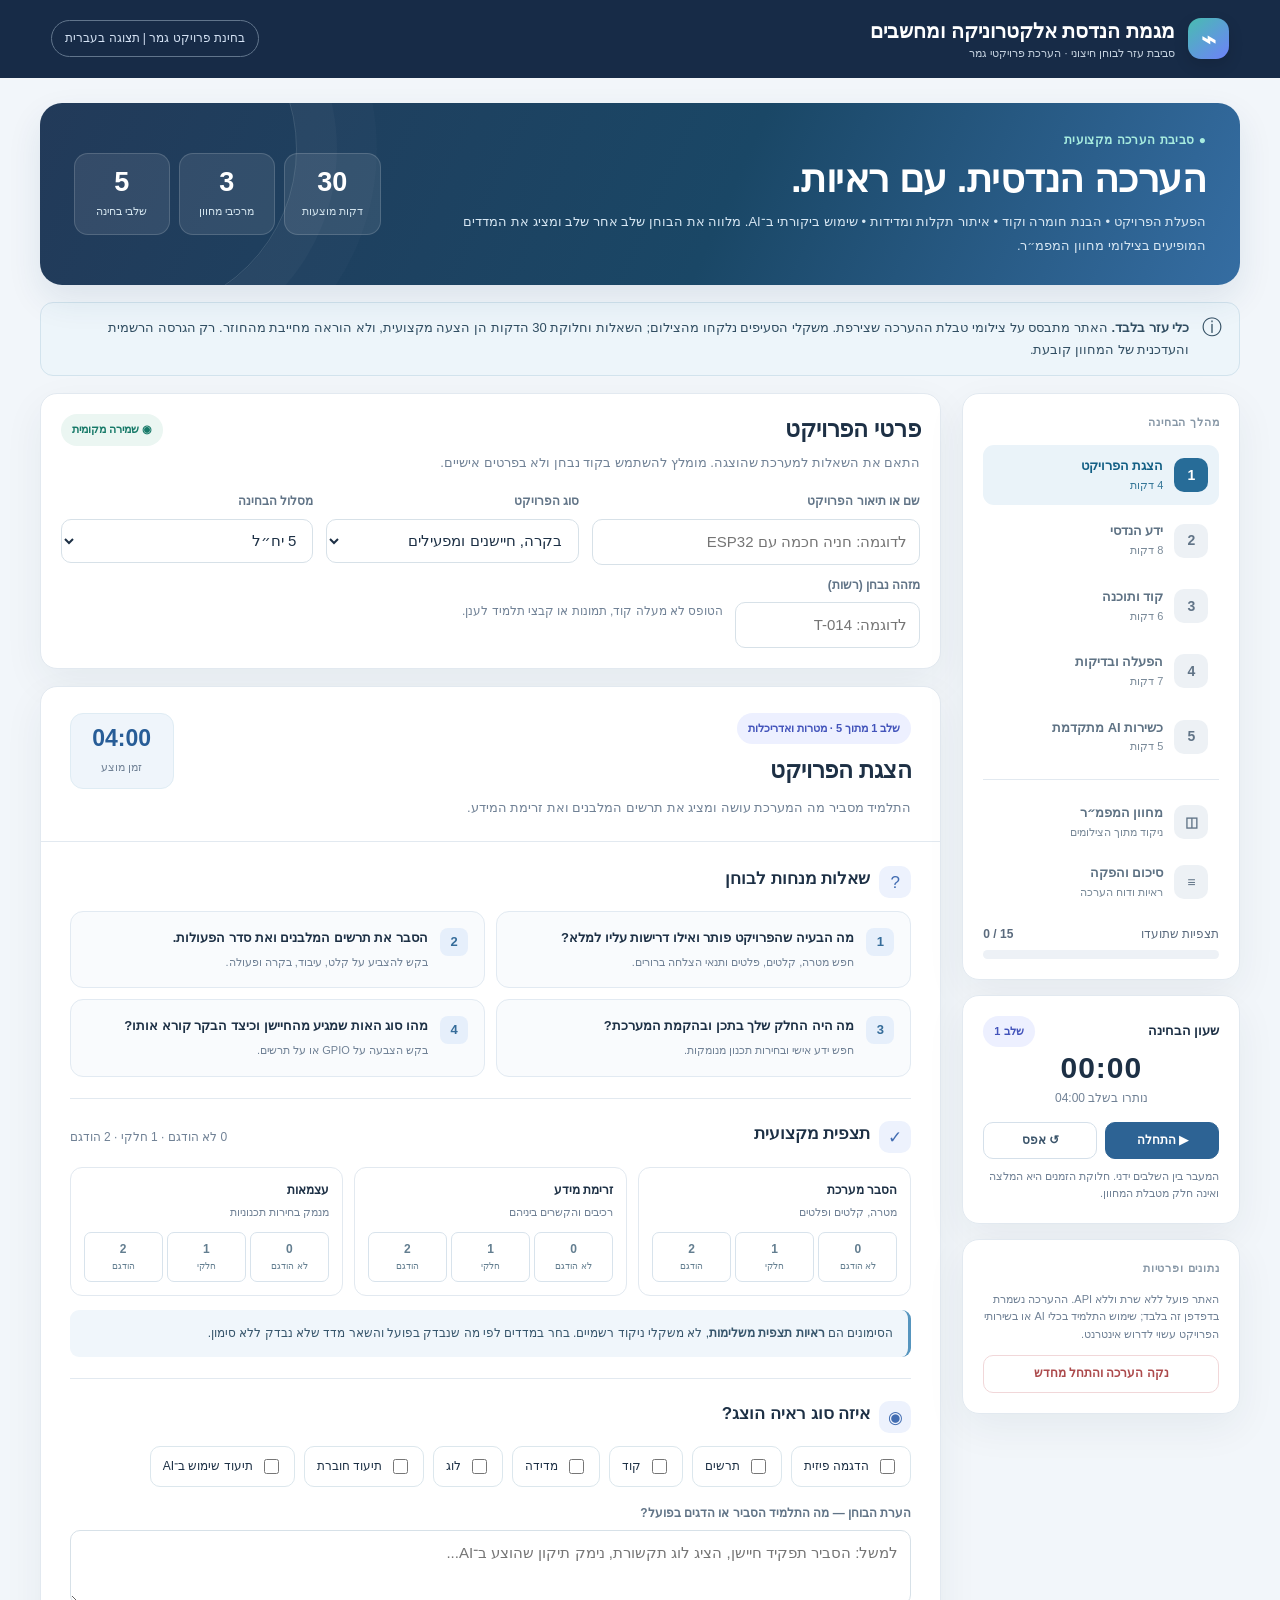
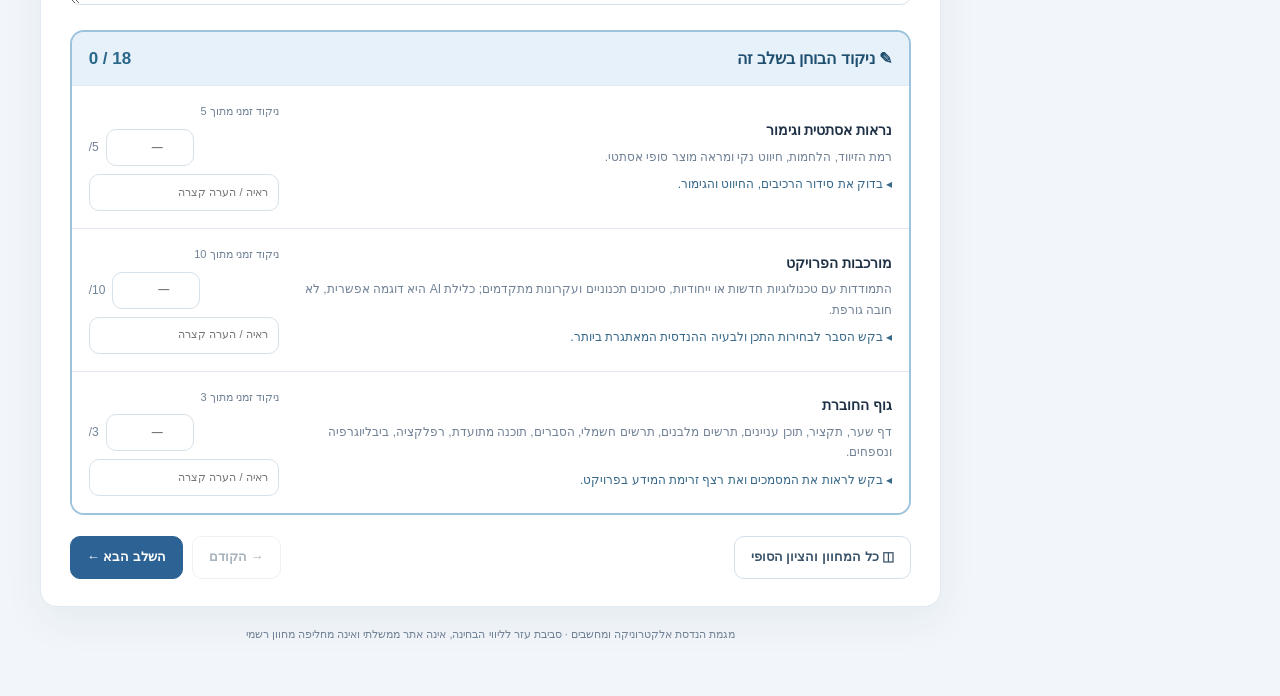
==== commit ec6ff934: "הערכה פרויקטים במגמה אלקטרוניקה – שם האתר: מגמת הנדסת אלקטרוניקה ומחשבים Co-Authored-By: Claude Opus" ====
--- a/index.html
+++ b/index.html
@@ -4,8 +4,8 @@
 <meta charset="utf-8">
 <meta name="viewport" content="width=device-width,initial-scale=1">
 <meta name="theme-color" content="#152a45">
-<meta name="description" content="מצפן פרויקט — סביבת עבודה לבוחן חיצוני בהנדסת אלקטרוניקה ומחשבים. מחוון מתוך צילומי חוזר המפמ״ר, בחינה מעשית וכשירות AI מתקדמת.">
-<title>מצפן פרויקט | מערכת עזר להערכת פרויקט גמר</title>
+<meta name="description" content="מגמת הנדסת אלקטרוניקה ומחשבים — סביבת עבודה לבוחן חיצוני בהנדסת אלקטרוניקה ומחשבים. מחוון מתוך צילומי חוזר המפמ״ר, בחינה מעשית וכשירות AI מתקדמת.">
+<title>מגמת הנדסת אלקטרוניקה ומחשבים | הערכת פרויקט גמר</title>
 <style>
 :root{--navy:#172b47;--navy2:#233f63;--text:#1d3045;--sub:#718296;--bg:#f2f6fa;--white:#fff;--line:#e2e9f0;--blue:#4354bb;--blue-soft:#edf0ff;--aqua:#0c968b;--aqua-soft:#e4f7f3;--amber:#9b622b;--amber-soft:#fff6e5;--red:#ae4855;--red-soft:#fff0f1;--shadow:0 14px 42px rgba(18,43,76,.06)}
 *{box-sizing:border-box}html{scroll-behavior:smooth}body{margin:0;background:var(--bg);color:var(--text);font-family:Arial,"Segoe UI",sans-serif;font-size:15px;line-height:1.6}button,input,select,textarea{font:inherit}button{cursor:pointer}button:disabled{cursor:not-allowed;opacity:.45}button:focus-visible,input:focus-visible,textarea:focus-visible,select:focus-visible{outline:3px solid #9bb6ff;outline-offset:2px}h1,h2,h3,p{margin-top:0}h1{font-size:clamp(25px,3vw,38px);line-height:1.2;letter-spacing:-.5px;margin-bottom:8px}h2{font-size:23px;line-height:1.35;margin-bottom:7px;letter-spacing:-.2px}h3{font-size:17px;margin-bottom:8px}small{font-size:12px}.muted{color:var(--sub)}.ltr{direction:ltr;unicode-bidi:isolate;display:inline-block;font-variant-numeric:tabular-nums}.nowrap{white-space:nowrap}.hidden{display:none!important}
@@ -13,7 +13,7 @@
 .wrap{max-width:1500px;margin:0 auto;padding:25px clamp(15px,3.1vw,48px) 50px}.hero{position:relative;border-radius:22px;background:linear-gradient(114deg,#223a59,#1a4766 57%,#356da2);min-height:164px;padding:28px 34px;color:white;display:flex;justify-content:space-between;align-items:center;gap:25px;overflow:hidden;box-shadow:0 15px 35px #173a6519}.hero:before{content:"";position:absolute;left:-75px;top:-120px;width:330px;height:330px;border-radius:50%;border:1px solid #ffffff22;box-shadow:0 0 0 40px #ffffff07,0 0 0 80px #ffffff04}.hero>*{position:relative}.eyebrow{font-size:12px;letter-spacing:.45px;color:#a7ecdf;font-weight:800;margin-bottom:7px}.hero p{color:#d7e7f3;line-height:1.8;margin-bottom:0;max-width:750px;font-size:13px}.hero-stats{display:flex;gap:9px}.hero-stat{border:1px solid #ffffff27;background:#ffffff16;border-radius:14px;padding:12px 17px;text-align:center;min-width:96px}.hero-stat b{display:block;font-size:27px;line-height:1.2}.hero-stat span{font-size:11px;color:#d1e2ec}
 .notice{display:flex;gap:13px;align-items:flex-start;margin:17px 0;border:1px solid #d2e3ed;background:#edf5fa;color:#314e62;border-radius:13px;padding:14px 17px;font-size:13px;line-height:1.7}.notice .mark{font-size:20px;line-height:1}.notice.warning{background:var(--amber-soft);border-color:#efddb7;color:#79531e}.notice strong{font-weight:800}
 .workspace{display:grid;grid-template-columns:278px minmax(0,1fr);gap:21px;align-items:start}.sidebar{position:sticky;top:16px;display:flex;flex-direction:column;gap:15px}.card{background:var(--white);border:1px solid var(--line);border-radius:17px;box-shadow:var(--shadow)}.pad{padding:20px}.section-kicker{font-size:11px;font-weight:800;color:#8898a7;letter-spacing:.8px;margin-bottom:13px}.menu{display:flex;flex-direction:column;gap:5px}.navbtn{width:100%;border:0;background:transparent;color:#5e7284;display:flex;align-items:center;gap:11px;text-align:right;padding:11px;border-radius:11px;transition:.16s}.navbtn:hover{background:#f3f7fa}.navbtn.active{background:#eaf3f9;color:#135f85;font-weight:800}.navicon{width:34px;height:34px;flex:0 0 auto;background:#edf1f5;color:#617487;border-radius:10px;display:grid;place-items:center;font-weight:800;font-size:14px}.navbtn.active .navicon{background:#276c98;color:#fff}.navbtn span.detail{flex:1}.navbtn span.detail strong{display:block;font-size:13px}.navbtn span.detail small{font-weight:400;opacity:.83;display:block;font-size:11px}.navbtn .check{color:var(--aqua)}.navgroup{border-top:1px solid var(--line);margin-top:12px;padding-top:12px}.progressline{display:flex;justify-content:space-between;font-size:12px;color:#5b6b7e;margin:12px 0 6px}.progress{height:9px;background:#edf1f6;border-radius:15px;overflow:hidden}.progress>div{height:100%;background:linear-gradient(90deg,#5e77e7,#31bba4);border-radius:14px;transition:width .2s}.timer{font-weight:800;font-size:30px;text-align:center;direction:ltr;font-variant-numeric:tabular-nums;letter-spacing:1px;line-height:1.4}.timer.warn{color:var(--red)}.timer-sub{text-align:center;font-size:12px;color:var(--sub)}.timer-actions{display:flex;gap:8px;margin-top:13px}.timer-actions button{flex:1}.helper{font-size:11px;color:var(--sub);line-height:1.6;margin:9px 0 0}.main{display:flex;flex-direction:column;gap:17px;min-width:0}.panel-head{display:flex;justify-content:space-between;align-items:flex-start;gap:12px}.panel-head p{font-size:13px;color:var(--sub);margin:5px 0 0;line-height:1.7}.pill{display:inline-flex;align-items:center;gap:7px;background:#ebf6f2;color:#167968;font-size:11px;font-weight:800;padding:7px 11px;border-radius:25px;white-space:nowrap}.pill.blue{background:var(--blue-soft);color:var(--blue)}.pill.amber{background:var(--amber-soft);color:var(--amber)}.formfields{display:grid;grid-template-columns:1.3fr 1fr 1fr;gap:13px;margin-top:18px}.field{display:block;min-width:0}.field span{display:block;color:#617487;font-weight:700;font-size:12px;margin-bottom:7px}.field input,.field select,.field textarea,.entry-input{width:100%;min-height:44px;background:#fff;border:1px solid #d7e1e8;border-radius:10px;padding:10px 12px;color:var(--text);outline:0}.field input:focus,.field select:focus,.field textarea:focus,.entry-input:focus{border-color:#79a2d8;box-shadow:0 0 0 3px #79a2d822}textarea{resize:vertical;min-height:82px;line-height:1.6}.field textarea{min-height:75px}.btn{display:inline-flex;justify-content:center;align-items:center;gap:8px;background:white;border:1px solid #d5e0ea;color:#3b546a;border-radius:10px;padding:10px 16px;font-size:13px;font-weight:800;min-height:39px;transition:background .12s,border-color .12s}.btn:hover:not(:disabled){background:#f3f7fb;border-color:#b2c5d6}.btn.primary{background:#2d6394;color:white;border-color:#2d6394}.btn.primary:hover{background:#21537f}.btn.teal{background:var(--aqua);color:white;border-color:var(--aqua)}.btn.danger{color:#ac4a4c;border-color:#f1d7d9}.btn.sm{padding:8px 11px;min-height:34px;font-size:12px}.btn:active{transform:translateY(1px)}.split{display:flex;justify-content:space-between;align-items:center;gap:12px;flex-wrap:wrap}.blockline{height:1px;background:var(--line);margin:21px 0}.subsection{display:flex;align-items:center;gap:9px;margin-bottom:11px}.roundicon{width:32px;height:32px;background:#edf2fd;color:#426db2;border-radius:10px;display:grid;place-items:center;font-size:17px}.stage-top{padding:26px 29px 22px;border-bottom:1px solid var(--line);display:flex;justify-content:space-between;gap:16px}.stage-top p{font-size:13px;color:var(--sub);line-height:1.8;max-width:740px;margin:9px 0 0}.timepill{background:#eff5fb;border:1px solid #dfecf4;text-align:center;border-radius:13px;min-width:104px;padding:10px 16px;align-self:start}.timepill b{display:block;color:#285d97;font-size:23px;line-height:1.3}.timepill small{color:var(--sub);font-size:11px}.stage-inner{padding:23px 29px 27px}.qgrid{display:grid;grid-template-columns:repeat(2,minmax(0,1fr));gap:11px}.question{padding:16px;display:flex;gap:12px;border:1px solid #e2eaf2;background:#f9fbfd;border-radius:13px}.question .num{flex:0 0 auto;background:#e6effb;color:#356c9a;border-radius:8px;width:28px;height:28px;display:grid;place-items:center;font-weight:800;font-size:13px}.question strong{font-size:13px;line-height:1.6;display:block}.question small{font-size:11px;line-height:1.6;display:block;color:var(--sub);margin-top:5px}.checks{display:flex;gap:9px;flex-wrap:wrap}.checkitem{border:1px solid #dce7ed;background:#fff;padding:9px 12px;border-radius:10px;display:flex;align-items:center;gap:7px;font-size:12px;cursor:pointer}.checkitem.checked{border-color:#7fcec3;background:var(--aqua-soft);color:#13776a}.checkitem input{accent-color:#15998c;width:15px;height:15px}.tipbox{background:#f0f6fb;border-right:3px solid #5695be;border-radius:9px;padding:13px 15px;font-size:12px;line-height:1.75;color:#37566c;margin:14px 0}.tipbox.amber{background:var(--amber-soft);border-color:#dca45a;color:#745123}.criteria-lite{display:grid;grid-template-columns:repeat(3,minmax(0,1fr));gap:11px}.lite{border:1px solid var(--line);padding:13px;border-radius:12px;background:#fff}.lite strong{font-size:12px;display:block}.lite p{font-size:11px;color:var(--sub);margin:4px 0 11px;line-height:1.55}.scale{display:flex;gap:4px}.scale button{min-width:0;flex:1;border:1px solid #d8e3ec;background:#fff;color:#637e90;font-weight:800;border-radius:7px;padding:7px 5px;font-size:12px}.scale button.selected{background:#dfedea;border-color:#50bba8;color:#0b7164}.scale button[aria-pressed="true"].bad{background:var(--red-soft);color:var(--red);border-color:#e7b4b9}.scale button[aria-pressed="true"].mid{background:var(--amber-soft);color:var(--amber);border-color:#efca82}.scale small{display:block;font-weight:400;font-size:9px}.step-actions{display:flex;justify-content:space-between;gap:11px;flex-wrap:wrap;margin-top:21px}.actions-right{display:flex;gap:9px;flex-wrap:wrap}.challenge-box{border:1px solid #cce4e2;background:linear-gradient(145deg,#f5fffc,#f1f7fc);border-radius:15px;padding:17px 19px;margin-bottom:21px}.challenge-box h3{color:#1b796c}.challenge-box p{font-size:13px;color:#4f6876;line-height:1.7}.suggested{margin-bottom:12px;padding:10px 13px;background:#fff;border:1px solid #dcebe8;border-radius:10px;color:#32665e;font-size:12px;line-height:1.7}
-.rubric-intro{padding:22px 27px;border-bottom:1px solid var(--line)}.score-summary{display:grid;grid-template-columns:repeat(3,minmax(0,1fr));gap:11px;margin:19px 0 0}.stat{background:#f8fbfd;border:1px solid var(--line);padding:13px 17px;border-radius:12px}.stat strong{font-size:26px;display:block;line-height:1.4;color:#295578;font-variant-numeric:tabular-nums}.stat span{font-size:11px;color:var(--sub)}.groups{padding:22px 25px 27px;display:flex;flex-direction:column;gap:15px}.rubric-group{border:1px solid #e1e9f0;border-radius:14px;overflow:hidden}.rubric-group-header{background:#f4f8fb;padding:13px 17px;display:flex;justify-content:space-between;align-items:center;gap:15px}.rubric-group-header h3{font-size:16px;margin:0}.rubric-group-header small{color:var(--sub)}.group-total{font-weight:800;color:#29678b;white-space:nowrap;font-variant-numeric:tabular-nums}.criterion{border-top:1px solid var(--line);display:grid;grid-template-columns:minmax(0,1fr) 190px;gap:15px;align-items:center;padding:17px}.criterion strong{font-size:14px;display:block}.criterion .desc{font-size:12px;color:var(--sub);line-height:1.7;margin-top:5px}.criterion .question-cue{font-size:12px;color:#38698a;margin-top:8px;line-height:1.65}.criterion-controls{display:flex;flex-direction:column;gap:8px;align-items:stretch}.criterion-controls label{font-size:11px;color:var(--sub)}.score-field{display:flex;align-items:center;gap:7px;justify-content:flex-end}.score-field input{width:88px;min-height:41px;font-weight:800;text-align:center;font-size:17px}.score-field em{font-size:12px;color:var(--sub);font-style:normal;direction:ltr}.notapp{font-size:12px;color:var(--sub);background:#f2f4f5;padding:10px;border-radius:10px;text-align:center}.criterion-controls .entry-input{min-height:37px;padding:8px 10px;font-size:11px}.rubric-foot{padding:0 26px 24px;font-size:12px;color:var(--sub)}.rubric-foot b{color:#415a70}.stage-score{border:2px solid #9cc3dc;background:#f4f9fd;border-radius:14px;margin:18px 0 6px;overflow:hidden}.stage-score-head{display:flex;justify-content:space-between;align-items:center;gap:12px;padding:13px 17px;background:#e6f1f9}.stage-score-head h3{margin:0;font-size:16px;color:#1f4f6f}.stage-score-head b{font-size:17px;color:#29678b;white-space:nowrap}.stage-score .criterion{background:#fff}.final-grade{border:2px solid #2f7a4f;background:#f2faf5;border-radius:14px;padding:16px 18px;margin-top:17px;display:flex;flex-wrap:wrap;gap:14px;align-items:center;justify-content:space-between}.final-grade h3{margin:0 0 4px;font-size:17px;color:#1f5a37}.final-grade p{margin:0;font-size:12px;color:var(--sub)}.final-grade .fg-ctrl{display:flex;align-items:center;gap:8px;flex-wrap:wrap}.final-grade input{width:96px;min-height:46px;font-size:22px;font-weight:800;text-align:center}.final-grade em{font-style:normal;color:var(--sub);direction:ltr}
+.rubric-intro{padding:22px 27px;border-bottom:1px solid var(--line)}.score-summary{display:grid;grid-template-columns:repeat(3,minmax(0,1fr));gap:11px;margin:19px 0 0}.stat{background:#f8fbfd;border:1px solid var(--line);padding:13px 17px;border-radius:12px}.stat strong{font-size:26px;display:block;line-height:1.4;color:#295578;font-variant-numeric:tabular-nums}.stat span{font-size:11px;color:var(--sub)}.groups{padding:22px 25px 27px;display:flex;flex-direction:column;gap:15px}.rubric-group{border:1px solid #e1e9f0;border-radius:14px;overflow:hidden}.rubric-group-header{background:#f4f8fb;padding:13px 17px;display:flex;justify-content:space-between;align-items:center;gap:15px}.rubric-group-header h3{font-size:16px;margin:0}.rubric-group-header small{color:var(--sub)}.group-total{font-weight:800;color:#29678b;white-space:nowrap;font-variant-numeric:tabular-nums}.criterion{border-top:1px solid var(--line);display:grid;grid-template-columns:minmax(0,1fr) 190px;gap:15px;align-items:center;padding:17px}.criterion strong{font-size:14px;display:block}.criterion .desc{font-size:12px;color:var(--sub);line-height:1.7;margin-top:5px}.criterion .question-cue{font-size:12px;color:#38698a;margin-top:8px;line-height:1.65}.criterion-controls{display:flex;flex-direction:column;gap:8px;align-items:stretch}.criterion-controls label{font-size:11px;color:var(--sub)}.score-field{display:flex;align-items:center;gap:7px;justify-content:flex-end}.score-field input{width:88px;min-height:41px;font-weight:800;text-align:center;font-size:17px}.score-field em{font-size:12px;color:var(--sub);font-style:normal;direction:ltr}.notapp{font-size:12px;color:var(--sub);background:#f2f4f5;padding:10px;border-radius:10px;text-align:center}.criterion-controls .entry-input{min-height:37px;padding:8px 10px;font-size:11px}.rubric-foot{padding:0 26px 24px;font-size:12px;color:var(--sub)}.rubric-foot b{color:#415a70}.stage-score{border:2px solid #9cc3dc;background:#f4f9fd;border-radius:14px;margin:18px 0 6px;overflow:hidden}.stage-score-head{display:flex;justify-content:space-between;align-items:center;gap:12px;padding:13px 17px;background:#e6f1f9}.stage-score-head h3{margin:0;font-size:16px;color:#1f4f6f}.stage-score-head b{font-size:17px;color:#29678b;white-space:nowrap}.stage-score .criterion{background:#fff}.final-grade{border:2px solid #2f7a4f;background:#f2faf5;border-radius:14px;padding:16px 18px;margin-top:17px;display:flex;flex-wrap:wrap;gap:14px;align-items:center;justify-content:space-between}.final-grade h3{margin:0 0 4px;font-size:17px;color:#1f5a37}.final-grade p{margin:0;font-size:12px;color:var(--sub)}.final-grade .fg-ctrl{display:flex;align-items:center;gap:8px;flex-wrap:wrap}.final-grade input{width:96px;min-height:46px;font-size:22px;font-weight:800;text-align:center}.final-grade em{font-style:normal;color:var(--sub);direction:ltr}.reporttable .grp-row td{background:#f4f8fb;font-size:13px}.reporttable .item-name{padding-right:28px;font-size:13px}.sum-field{justify-content:flex-start}.sum-field input{width:78px;min-height:38px;font-size:16px;font-weight:800;text-align:center}.reporttable td .entry-input[type=text]{width:100%;min-height:36px;font-size:12px}
 .summary-pad{padding:26px}.summary-note{font-size:13px;color:var(--sub);line-height:1.7}.sum-meta{display:flex;gap:11px;flex-wrap:wrap;margin-top:11px;font-size:12px;color:#657789}.table-scroll{overflow-x:auto;border:1px solid var(--line);border-radius:13px;margin-top:19px}.reporttable{border-collapse:collapse;width:100%;min-width:600px;font-size:12px}.reporttable th{background:#edf3f8;color:#386078;padding:11px 13px;text-align:right}.reporttable td{padding:12px 13px;border-top:1px solid var(--line);vertical-align:top}.reporttable td:nth-child(2),.reporttable th:nth-child(2){white-space:nowrap}.summary-actions{display:flex;flex-wrap:wrap;gap:9px;margin-top:22px}.footer{text-align:center;color:var(--sub);font-size:11px;padding:2px 0}.toast{position:fixed;bottom:24px;left:24px;max-width:400px;opacity:0;transform:translateY(10px);pointer-events:none;background:#193f58;color:white;border-radius:10px;padding:12px 17px;box-shadow:0 10px 25px #0002;transition:.2s;z-index:20;font-size:13px}.toast.show{opacity:1;transform:translateY(0)}
 @media(max-width:1100px){.workspace{grid-template-columns:230px minmax(0,1fr)}.hero-stats{display:none}.formfields{grid-template-columns:1fr 1fr}.formfields .field:first-child{grid-column:1/-1}.criteria-lite{grid-template-columns:1fr}.qgrid{grid-template-columns:1fr}.criterion{grid-template-columns:1fr 165px}}
 @media(max-width:760px){.header{padding:13px 16px}.header-note{display:none}.hero{padding:22px 20px}.wrap{padding:15px 12px 35px}.workspace{display:flex;flex-direction:column}.sidebar{position:static;width:100%}.sidebar>.card:first-child{padding:13px}.menu{display:grid;grid-template-columns:repeat(5,minmax(0,1fr));gap:4px}.menu .navbtn{padding:7px 3px;flex-direction:column;gap:4px;text-align:center}.navbtn .navicon{width:29px;height:29px}.navbtn span.detail strong{font-size:10px}.navbtn span.detail small{display:none}.navbtn .check{display:none}.navgroup{display:grid;grid-template-columns:1fr 1fr;gap:6px}.navgroup .navbtn{min-height:64px}.sidebar .card:nth-child(2){display:none}.sidebar .card:nth-child(3){display:none}.main{width:100%}.formfields{grid-template-columns:1fr}.stage-top{padding:19px;align-items:start}.stage-top h2{font-size:21px}.stage-inner,.summary-pad{padding:19px}.timepill{min-width:78px;padding:10px}.timepill b{font-size:19px}.groups{padding:15px}.criterion{grid-template-columns:1fr}.criterion-controls{max-width:270px}.score-summary{grid-template-columns:1fr 1fr 1fr}.stat{padding:11px}.stat strong{font-size:22px}.panel-head{flex-direction:column;align-items:flex-start}}
@@ -22,7 +22,7 @@
 </style>
 </head>
 <body>
-<header class="header"><div class="brand"><div class="logo" aria-hidden="true">⌁</div><div>מצפן פרויקט<small>סביבת עזר לבוחן חיצוני · הנדסת אלקטרוניקה ומחשבים</small></div></div><div class="header-note">בחינת פרויקט גמר | תצוגה בעברית</div></header>
+<header class="header"><div class="brand"><div class="logo" aria-hidden="true">⌁</div><div>מגמת הנדסת אלקטרוניקה ומחשבים<small>סביבת עזר לבוחן חיצוני · הערכת פרויקטי גמר</small></div></div><div class="header-note">בחינת פרויקט גמר | תצוגה בעברית</div></header>
 <div class="wrap">
 <section class="hero"><div><div class="eyebrow">● סביבת הערכה מקצועית</div><h1>הערכה הנדסית. עם ראיות.</h1><p>הפעלת הפרויקט • הבנת חומרה וקוד • איתור תקלות ומדידות • שימוש ביקורתי ב־AI. מלווה את הבוחן שלב אחר שלב ומציג את המדדים המופיעים בצילומי מחוון המפמ״ר.</p></div><div class="hero-stats"><div class="hero-stat"><b>30</b><span>דקות מוצעות</span></div><div class="hero-stat"><b>3</b><span>מרכיבי מחוון</span></div><div class="hero-stat"><b>5</b><span>שלבי בחינה</span></div></div></section>
 <div class="notice"><span class="mark" aria-hidden="true">ⓘ</span><div><strong>כלי עזר בלבד.</strong> האתר מתבסס על צילומי טבלת ההערכה שצירפת. משקלי הסעיפים נלקחו מהצילום; השאלות וחלוקת 30 הדקות הן הצעה מקצועית, ולא הוראה מחייבת מהחוזר. רק הגרסה הרשמית והעדכנית של המחוון קובעת.</div></div>
@@ -37,7 +37,7 @@
 <section class="card stage-card" id="stageView"></section>
 <section class="card rubric-card hidden" id="rubricView"></section>
 <section class="card report-card hidden" id="summaryView"></section>
-<div class="footer">מצפן פרויקט · סביבת עזר לליווי הבחינה, אינה אתר ממשלתי ואינה מחליפה מחוון רשמי</div>
+<div class="footer">מגמת הנדסת אלקטרוניקה ומחשבים · סביבת עזר לליווי הבחינה, אינה אתר ממשלתי ואינה מחליפה מחוון רשמי</div>
 </main></div></div>
 <div class="toast" id="toast" role="status" aria-live="polite"></div>
 <script>
@@ -141,19 +141,19 @@
  $('toStages').addEventListener('click',()=>changeView('stage'));
  bindScoreInputs($('rubricView'));bindFinalGrade();
 }
-function refreshScoreNumbers(){const sum=pointsSum(),max=totalRubricMax();if($('stageSum')&&state.view==='stage')$('stageSum').textContent=`${stageSum(state.stage)} / ${stageMax(state.stage)}`;const fgb=document.querySelector('.final-grade p b');if(fgb)fgb.textContent=`${sum} / ${max}`;const stats=$('rubricView').querySelectorAll('.stat strong');if(stats.length){stats[0].textContent=`${sum} / ${max}`;stats[1].textContent=`${scoredCount()} / ${possibleCount()}`;}GROUPS.forEach((g,i)=>{let x=$('rubricView').querySelectorAll('.group-total .ltr')[i];if(x)x.textContent=`${categorySum(g)} / ${g.cap[state.track]}`;});}
-function textReport(){const lines=['מצפן פרויקט — תיעוד בחינת פרויקט גמר','כלי עזר בלבד; לא ציון רשמי','תאריך: '+new Date().toLocaleDateString('he-IL'),'מסלול: '+state.track+' יח״ל','פרויקט: '+(state.project||'לא צוין'),'קוד נבחן: '+(state.candidate||'לא צוין'),'זמן שחלף: '+timefmt(state.elapsed),''];
+function refreshScoreNumbers(){const sum=pointsSum(),max=totalRubricMax();if($('stageSum')&&state.view==='stage')$('stageSum').textContent=`${stageSum(state.stage)} / ${stageMax(state.stage)}`;const fgb=document.querySelector('.final-grade p b');if(fgb)fgb.textContent=`${sum} / ${max}`;const view=$(state.view+'View');const stats=view.querySelectorAll('.stat strong');if(stats.length){stats[0].textContent=`${sum} / ${max}`;stats[1].textContent=`${scoredCount()} / ${possibleCount()}`;}GROUPS.forEach((g,i)=>{let x=view.querySelectorAll('.group-total .ltr')[i];if(x)x.textContent=`${categorySum(g)} / ${g.cap[state.track]}`;});}
+function textReport(){const lines=['מגמת הנדסת אלקטרוניקה ומחשבים — תיעוד בחינת פרויקט גמר','כלי עזר בלבד; לא ציון רשמי','תאריך: '+new Date().toLocaleDateString('he-IL'),'מסלול: '+state.track+' יח״ל','פרויקט: '+(state.project||'לא צוין'),'קוד נבחן: '+(state.candidate||'לא צוין'),'זמן שחלף: '+timefmt(state.elapsed),''];
 STAGES.forEach((s,i)=>{lines.push('=== '+s.name+' ===');s.indicators.forEach((ind,j)=>{const v=state.observations[`${i}-${j}`];lines.push(ind[0]+': '+(v===undefined?'לא נבדק':['לא הודגם','חלקי','הודגם'][v]));});lines.push('ראיות: '+((state.evidence[i]||[]).join(', ')||'לא צוינו'));lines.push('הערה: '+(state.notes[i]||'לא צוינה'));lines.push('');});
 lines.push('=== מחוון מצולם '+state.track+' יח״ל ===');GROUPS.forEach(g=>{lines.push('['+g.name+'] '+categorySum(g)+'/'+g.cap[state.track]);g.items.forEach(it=>{if(it.max[state.track]==null)return;const v=state.official[it.id]?.[state.track];lines.push(' • '+it.name+': '+(Number.isInteger(v)?v:'לא נבדק')+'/'+it.max[state.track]);const n=state.criterionNotes[it.id]?.[state.track];if(n)lines.push('   ראיה: '+n);});});
 lines.push('סכום סעיפים מפורטים: '+pointsSum()+'/'+totalRubricMax());lines.push('ציון סופי של הבוחן: '+(finalGrade()??'לא נקבע')+'/100');if(state.track==='5')lines.push('אזהרת מקור: בטבלה המצולמת חסר פירוט של 3 נקודות מתוך 100; אין לייצר ציון רשמי על סמך מסמך זה.');if(state.challenge)lines.push('אתגר כשירות AI: '+state.challenge);
 lines.push('השאלות וחלוקת הזמן הן הצעה פדגוגית, לא הוראה רשמית.');return lines.join('\n');}
 function renderSummary(){const sum=pointsSum(),detailed=totalRubricMax();const done=scoredCount(),total=possibleCount();
-const cells=GROUPS.map(g=>`<tr><td><strong>${esc(g.name)}</strong><div class="muted">${g.items.filter(it=>it.max[state.track]!=null).map(it=>`${esc(it.name)}: ${Number.isInteger(state.official[it.id]?.[state.track])?state.official[it.id][state.track]:'—'}/${it.max[state.track]}`).join(' · ')}</div></td><td><b class="ltr">${categorySum(g)} / ${g.cap[state.track]}</b></td><td>${g.items.filter(it=>it.max[state.track]!=null&&state.criterionNotes[it.id]?.[state.track]).map(it=>esc(it.name)+': '+esc(state.criterionNotes[it.id][state.track])).join(' | ')||'—'}</td></tr>`).join('');
+const cells=GROUPS.map(g=>`<tr class="grp-row"><td><strong>${esc(g.name)}</strong></td><td class="group-total"><b class="ltr">${categorySum(g)} / ${g.cap[state.track]}</b></td><td></td></tr>`+g.items.filter(it=>it.max[state.track]!=null).map(it=>{const v=state.official[it.id]?.[state.track];return `<tr><td class="item-name">${esc(it.name)}</td><td><div class="score-field sum-field"><input class="entry-input" type="number" inputmode="numeric" min="0" max="${it.max[state.track]}" step="1" placeholder="—" value="${Number.isInteger(v)?v:''}" data-official="${it.id}" aria-label="ניקוד ${esc(it.name)}"><em>/${it.max[state.track]}</em></div></td><td><input class="entry-input" type="text" maxlength="220" data-criterion-note="${it.id}" placeholder="ראיה / הערה קצרה" value="${esc(state.criterionNotes[it.id]?.[state.track]||'')}"></td></tr>`;}).join('')).join('');
 const obsRows=STAGES.map((s,i)=>`<tr><td><strong>${esc(s.name)}</strong><div class="muted">${s.indicators.map((ind,j)=>esc(ind[0])+': '+(state.observations[`${i}-${j}`]===undefined?'לא נבדק':['לא הודגם','חלקי','הודגם'][state.observations[`${i}-${j}`]])).join(' · ')}</div></td><td>${(state.evidence[i]||[]).map(esc).join(', ')||'—'}</td><td>${esc(state.notes[i]||'—')}</td></tr>`).join('');
-$('summaryView').innerHTML=`<div class="summary-pad"><div class="print-title hidden"><h1>מצפן פרויקט — סיכום הערכה</h1><p>כלי עזר לבוחן | לא מחליף מחוון רשמי</p></div><div class="panel-head"><div><span class="pill blue">סיכום לבוחן</span><h2 style="margin-top:10px">תמונת מצב ההערכה</h2><p>הניקוד נלקח רק מהסעיפים הגלויים בטבלה המצולמת. תצפיות שלבי הבחינה אינן מוסיפות נקודות.</p></div><span class="pill">${new Date().toLocaleDateString('he-IL')}</span></div><div class="sum-meta"><span><b>פרויקט:</b> ${esc(state.project||'לא צוין')}</span><span><b>מסלול:</b> ${state.track} יח״ל</span><span><b>קוד נבחן:</b> ${esc(state.candidate||'לא צוין')}</span><span><b>משך:</b> <span class="ltr">${timefmt(state.elapsed)}</span></span></div><div class="score-summary"><div class="stat"><strong class="ltr">${sum} / ${detailed}</strong><span>סעיפים מפורטים בלבד</span></div><div class="stat"><strong class="ltr">${done} / ${total}</strong><span>קריטריונים שנבדקו</span></div><div class="stat"><strong class="ltr">${obsCount()} / 15</strong><span>תצפיות שתועדו</span></div></div>${finalGradeBox()}${state.track==='5'?'<div class="notice warning"><span class="mark">⚠</span><div>בצילום מסלול 5 יח״ל מופיעות 97 נקודות מפורטות, לצד סך מחוון של 100. שלוש הנקודות החסרות לא חושבו. זה אינו ציון סופי.</div></div>':''}<h3 style="margin-top:22px">קריטריוני מחוון המפמ״ר (מתוך הצילום)</h3><div class="table-scroll"><table class="reporttable"><thead><tr><th>מרכיב</th><th>ניקוד שתועד / תקרת המרכיב</th><th>הערות</th></tr></thead><tbody>${cells}</tbody></table></div><h3 style="margin-top:23px">ראיות במהלך הבחינה</h3><div class="table-scroll"><table class="reporttable"><thead><tr><th>שלב והתרשמות</th><th>סוג הראיה</th><th>הערת הבוחן</th></tr></thead><tbody>${obsRows}</tbody></table></div>${state.challenge?`<div class="tipbox"><b>אתגר AI שתועד:</b> ${esc(state.challenge)}</div>`:''}<div class="tipbox amber"><strong>לשימוש אחראי:</strong> ״לא נבדק״ אינו אפס; הסכומים חלקיים עד מילוי כל הסעיפים. יש לאמת את הטבלה המלאה ועדכונה לפני דיווח על ציון רשמי. משימת ניתוח קוד בעזרת AI יכולה להיבדק גם ללא מימוש שינוי בפועל, כפי שמצוין בצילום.</div><div class="summary-actions no-print"><button class="btn primary" id="backExam">חזרה לבחינה</button><button class="btn" id="copy">⧉ העתק סיכום</button><button class="btn" id="download">↓ שמור דוח TXT</button><button class="btn" id="backup">↓ גיבוי JSON</button><button class="btn" id="print">▤ הדפס / שמור PDF</button><label class="btn" for="restore">↑ ייבוא גיבוי</label><input id="restore" type="file" accept=".json,application/json" class="hidden"></div></div>`;
-bindFinalGrade();$('backExam').addEventListener('click',()=>changeView('stage'));$('copy').addEventListener('click',async()=>{let t=textReport();try{await navigator.clipboard.writeText(t);notify('סיכום הועתק');}catch(e){const ta=document.createElement('textarea');ta.value=t;document.body.appendChild(ta);ta.select();const worked=document.execCommand('copy');ta.remove();notify(worked?'סיכום הועתק':'אפשר להשתמש בשמירת דוח TXT');}});
+$('summaryView').innerHTML=`<div class="summary-pad"><div class="print-title hidden"><h1>מגמת הנדסת אלקטרוניקה ומחשבים — סיכום הערכה</h1><p>כלי עזר לבוחן | לא מחליף מחוון רשמי</p></div><div class="panel-head"><div><span class="pill blue">סיכום לבוחן</span><h2 style="margin-top:10px">תמונת מצב ההערכה</h2><p>הניקוד נלקח רק מהסעיפים הגלויים בטבלה המצולמת. תצפיות שלבי הבחינה אינן מוסיפות נקודות.</p></div><span class="pill">${new Date().toLocaleDateString('he-IL')}</span></div><div class="sum-meta"><span><b>פרויקט:</b> ${esc(state.project||'לא צוין')}</span><span><b>מסלול:</b> ${state.track} יח״ל</span><span><b>קוד נבחן:</b> ${esc(state.candidate||'לא צוין')}</span><span><b>משך:</b> <span class="ltr">${timefmt(state.elapsed)}</span></span></div><div class="score-summary"><div class="stat"><strong class="ltr">${sum} / ${detailed}</strong><span>סעיפים מפורטים בלבד</span></div><div class="stat"><strong class="ltr">${done} / ${total}</strong><span>קריטריונים שנבדקו</span></div><div class="stat"><strong class="ltr">${obsCount()} / 15</strong><span>תצפיות שתועדו</span></div></div>${finalGradeBox()}${state.track==='5'?'<div class="notice warning"><span class="mark">⚠</span><div>בצילום מסלול 5 יח״ל מופיעות 97 נקודות מפורטות, לצד סך מחוון של 100. שלוש הנקודות החסרות לא חושבו. זה אינו ציון סופי.</div></div>':''}<h3 style="margin-top:22px">קריטריוני מחוון המפמ״ר (מתוך הצילום)</h3><div class="table-scroll"><table class="reporttable"><thead><tr><th>מרכיב</th><th>ניקוד הבוחן (הזן כאן)</th><th>הערות</th></tr></thead><tbody>${cells}</tbody></table></div><h3 style="margin-top:23px">ראיות במהלך הבחינה</h3><div class="table-scroll"><table class="reporttable"><thead><tr><th>שלב והתרשמות</th><th>סוג הראיה</th><th>הערת הבוחן</th></tr></thead><tbody>${obsRows}</tbody></table></div>${state.challenge?`<div class="tipbox"><b>אתגר AI שתועד:</b> ${esc(state.challenge)}</div>`:''}<div class="tipbox amber"><strong>לשימוש אחראי:</strong> ״לא נבדק״ אינו אפס; הסכומים חלקיים עד מילוי כל הסעיפים. יש לאמת את הטבלה המלאה ועדכונה לפני דיווח על ציון רשמי. משימת ניתוח קוד בעזרת AI יכולה להיבדק גם ללא מימוש שינוי בפועל, כפי שמצוין בצילום.</div><div class="summary-actions no-print"><button class="btn primary" id="backExam">חזרה לבחינה</button><button class="btn" id="copy">⧉ העתק סיכום</button><button class="btn" id="download">↓ שמור דוח TXT</button><button class="btn" id="backup">↓ גיבוי JSON</button><button class="btn" id="print">▤ הדפס / שמור PDF</button><label class="btn" for="restore">↑ ייבוא גיבוי</label><input id="restore" type="file" accept=".json,application/json" class="hidden"></div></div>`;
+bindScoreInputs($('summaryView'));bindFinalGrade();$('backExam').addEventListener('click',()=>changeView('stage'));$('copy').addEventListener('click',async()=>{let t=textReport();try{await navigator.clipboard.writeText(t);notify('סיכום הועתק');}catch(e){const ta=document.createElement('textarea');ta.value=t;document.body.appendChild(ta);ta.select();const worked=document.execCommand('copy');ta.remove();notify(worked?'סיכום הועתק':'אפשר להשתמש בשמירת דוח TXT');}});
 $('download').addEventListener('click',()=>downloadFile('דוח-הערכה-'+new Date().toISOString().slice(0,10)+'.txt','\ufeff'+textReport(),'text/plain;charset=utf-8'));
-$('backup').addEventListener('click',()=>downloadFile('גיבוי-מצפן-פרויקט.json',JSON.stringify({...state,running:false},null,2),'application/json;charset=utf-8'));
+$('backup').addEventListener('click',()=>downloadFile('גיבוי-הערכת-פרויקט.json',JSON.stringify({...state,running:false},null,2),'application/json;charset=utf-8'));
 $('print').addEventListener('click',()=>window.print());$('restore').addEventListener('change',async e=>{let file=e.target.files?.[0];if(!file)return;try{let v=JSON.parse(await file.text());if(!v||!['3','5'].includes(v.track)||!v.official||!v.observations)throw Error('invalid');if(!confirm('לטעון גיבוי ולהחליף את נתוני ההערכה הנוכחיים?'))return;clearInterval(interval);interval=null;state={...blank(),...v,running:false};persist();refreshForm();render();notify('הגיבוי נטען');}catch(err){notify('קובץ הגיבוי אינו תקין');}});
 }
 function downloadFile(filename,data,type){const url=URL.createObjectURL(new Blob([data],{type}));const a=document.createElement('a');a.href=url;a.download=filename;document.body.appendChild(a);a.click();a.remove();setTimeout(()=>URL.revokeObjectURL(url),1600);notify('הקובץ נשמר במכשיר');}
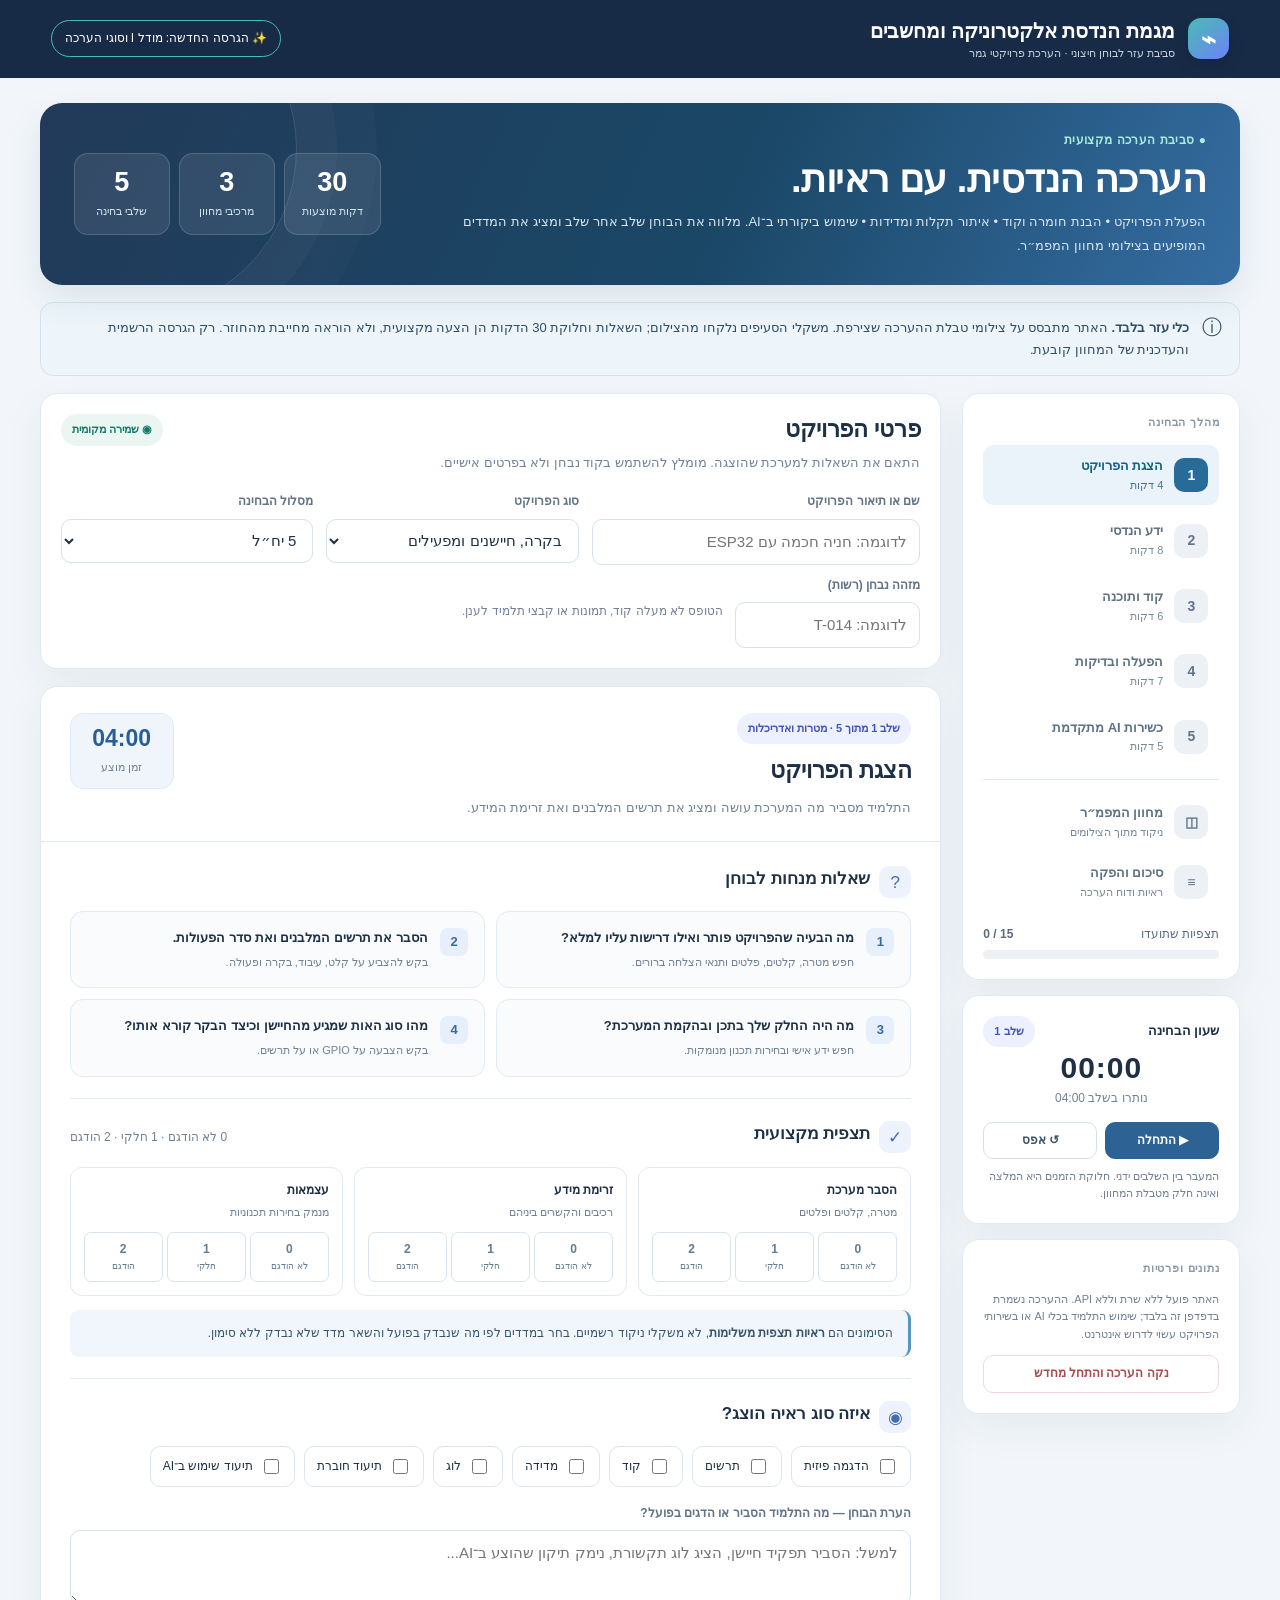
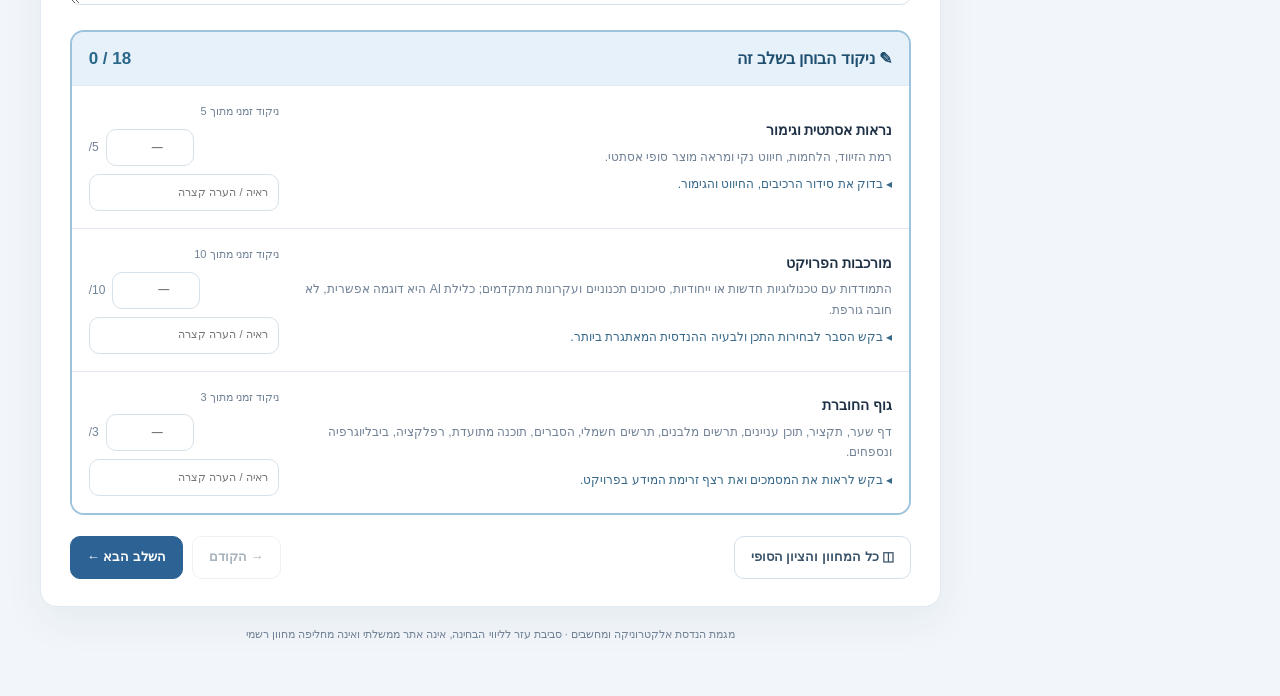
==== commit 42c6c3ff: "מגמת אלקטרוניקה ומחשבים – הערכת פרויקט גמר במודל I וסוגי הערכה New page megama.html: every stage and" ====
--- a/index.html
+++ b/index.html
@@ -22,7 +22,7 @@
 </style>
 </head>
 <body>
-<header class="header"><div class="brand"><div class="logo" aria-hidden="true">⌁</div><div>מגמת הנדסת אלקטרוניקה ומחשבים<small>סביבת עזר לבוחן חיצוני · הערכת פרויקטי גמר</small></div></div><div class="header-note">בחינת פרויקט גמר | תצוגה בעברית</div></header>
+<header class="header"><div class="brand"><div class="logo" aria-hidden="true">⌁</div><div>מגמת הנדסת אלקטרוניקה ומחשבים<small>סביבת עזר לבוחן חיצוני · הערכת פרויקטי גמר</small></div></div><a class="header-note" href="megama.html" style="text-decoration:none;color:#fff;border-color:#48bdb0">✨ הגרסה החדשה: מודל I וסוגי הערכה</a></header>
 <div class="wrap">
 <section class="hero"><div><div class="eyebrow">● סביבת הערכה מקצועית</div><h1>הערכה הנדסית. עם ראיות.</h1><p>הפעלת הפרויקט • הבנת חומרה וקוד • איתור תקלות ומדידות • שימוש ביקורתי ב־AI. מלווה את הבוחן שלב אחר שלב ומציג את המדדים המופיעים בצילומי מחוון המפמ״ר.</p></div><div class="hero-stats"><div class="hero-stat"><b>30</b><span>דקות מוצעות</span></div><div class="hero-stat"><b>3</b><span>מרכיבי מחוון</span></div><div class="hero-stat"><b>5</b><span>שלבי בחינה</span></div></div></section>
 <div class="notice"><span class="mark" aria-hidden="true">ⓘ</span><div><strong>כלי עזר בלבד.</strong> האתר מתבסס על צילומי טבלת ההערכה שצירפת. משקלי הסעיפים נלקחו מהצילום; השאלות וחלוקת 30 הדקות הן הצעה מקצועית, ולא הוראה מחייבת מהחוזר. רק הגרסה הרשמית והעדכנית של המחוון קובעת.</div></div>
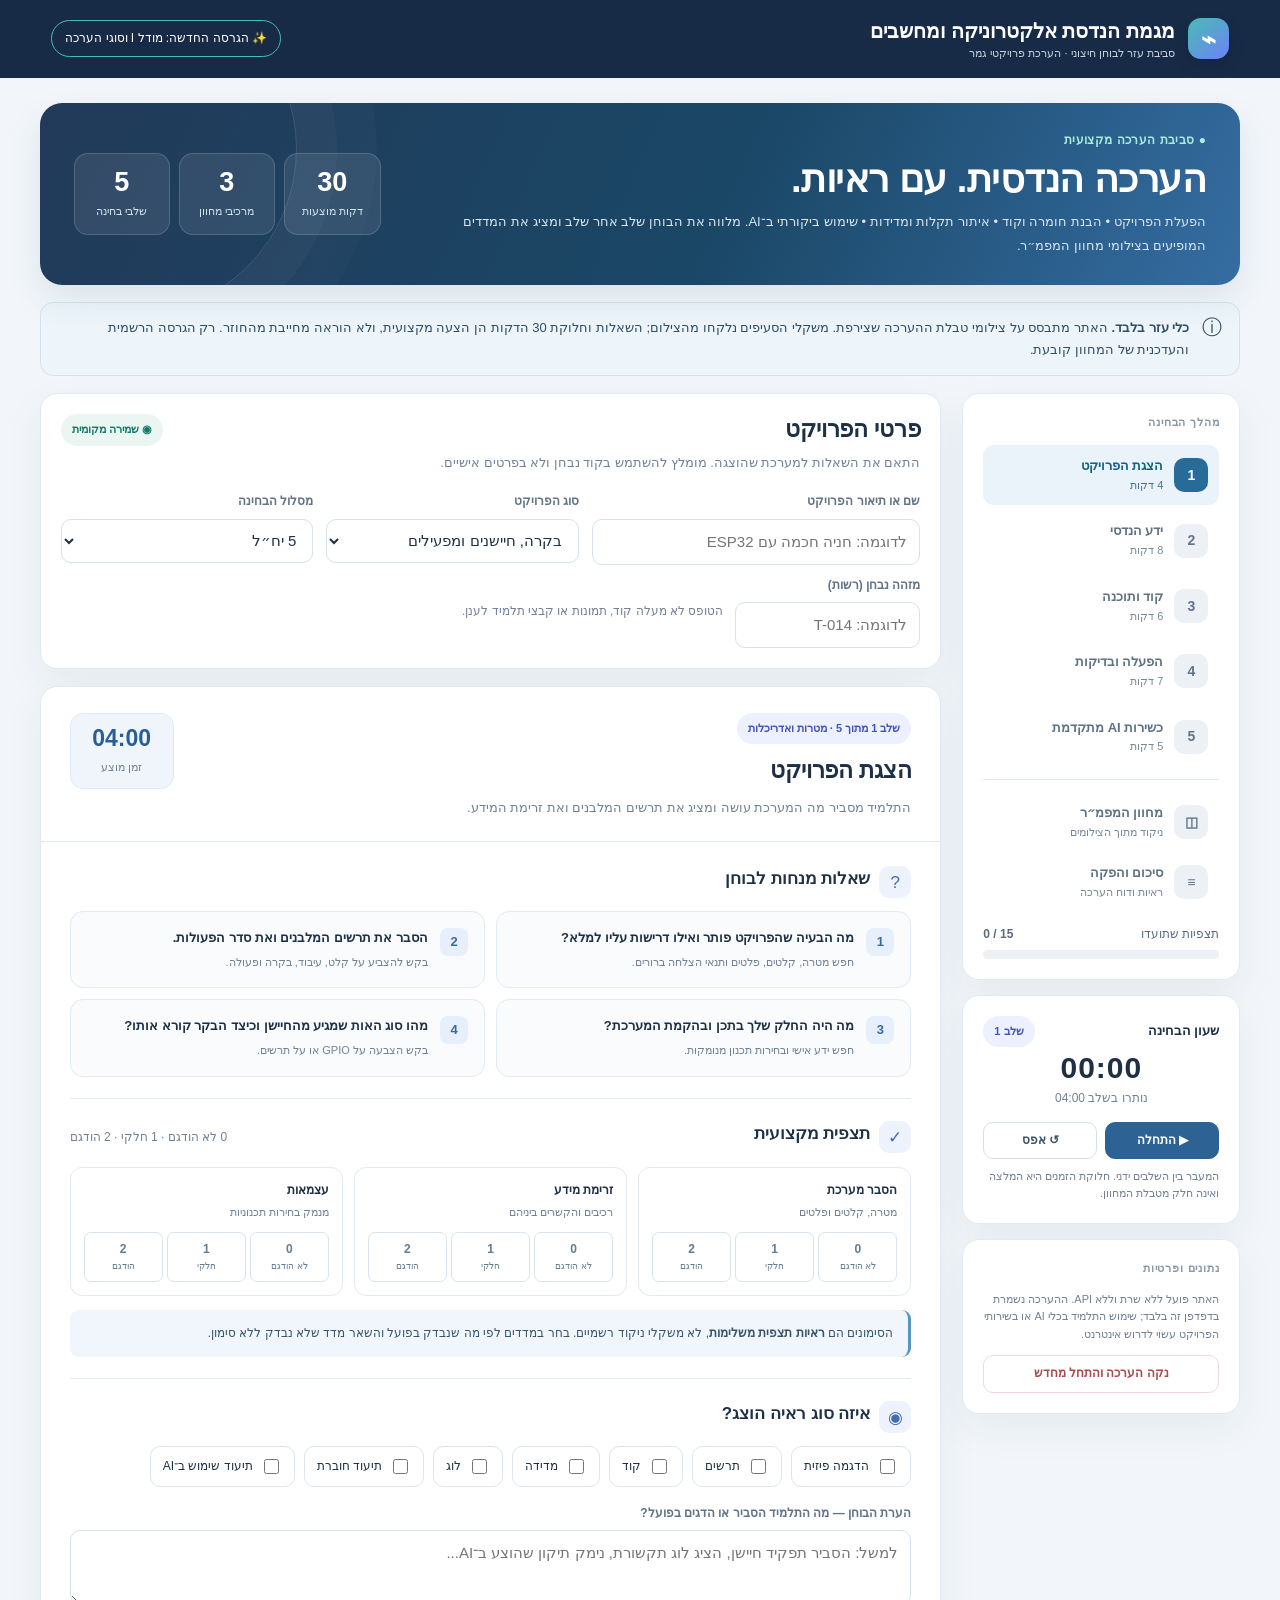
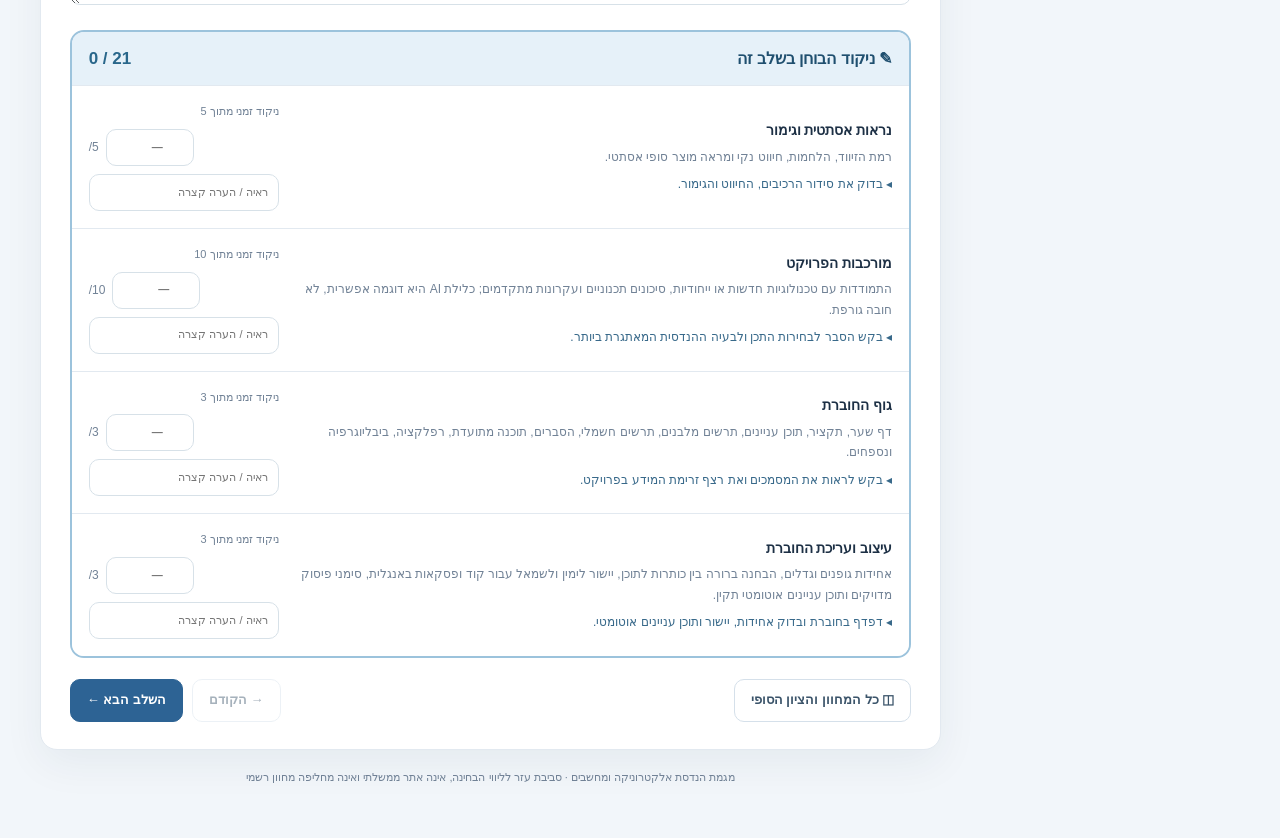
==== commit a65407d2: "התאמת המחוון לחוזר המפמ״ר: עיצוב החוברת 3 נק׳ ב־5 יח״ל, סה״כ 100 The circular (p.25) splits the work" ====
--- a/index.html
+++ b/index.html
@@ -59,6 +59,7 @@
  ]},
  {id:'book',name:'איכות חוברת העבודה',cap:{'5':15,'3':30},items:[
   {id:'body',name:'גוף החוברת',max:{'5':3,'3':10},desc:'דף שער, תקציר, תוכן עניינים, תרשים מלבנים, תרשים חשמלי, הסברים, תוכנה מתועדת, רפלקציה, ביבליוגרפיה ונספחים.',cue:'בקש לראות את המסמכים ואת רצף זרימת המידע בפרויקט.'},
+  {id:'format',name:'עיצוב ועריכת החוברת',max:{'5':3,'3':null},na:{'3':'במסלול 3 יח״ל נכלל בסעיף ״גוף החוברת״ (10 נק׳)'},desc:'אחידות גופנים וגדלים, הבחנה ברורה בין כותרות לתוכן, יישור לימין ולשמאל עבור קוד ופסקאות באנגלית, סימני פיסוק מדויקים ותוכן עניינים אוטומטי תקין.',cue:'דפדף בחוברת ובדוק אחידות, יישור ותוכן עניינים אוטומטי.'},
   {id:'documentation',name:'איכות התיעוד ותהליך העבודה',max:{'5':6,'3':10},desc:'תיעוד מפורט לכל רכיב בנפרד: מאפיינים, הסברים טכנולוגיים, תרשים חשמלי, קוד הפעלה, מדידות ותקלות; יומן עבודה שוטף.',cue:'בדוק האם תועדו בדיקות ותוצאות עבור הרכיבים בפועל.'},
   {id:'transparency',name:'שקיפות וביקורת כלי AI',max:{'5':3,'3':10},desc:'תיעוד בחוברת של שלבי השימוש ב־AI לכתיבת קוד, תיקון שגיאות או סימולציה, לצד הבנת היכולות ותיקוף התוצרים.',cue:'בקש דוגמה מתועדת להצעת AI שנבדקה, תוקנה או נדחתה.'}
  ]}
@@ -122,7 +123,7 @@
  $('stageNote').addEventListener('input',e=>{state.notes[i]=e.target.value;persist();});if(i===4)$('challenge').addEventListener('input',e=>{state.challenge=e.target.value;persist();});
  bindScoreInputs($('stageView'));$('prev').addEventListener('click',()=>goStage(i-1));$('next').addEventListener('click',()=>i===4?changeView('summary'):goStage(i+1));$('toRubric').addEventListener('click',()=>changeView('rubric'));
 }
-const STAGE_ITEMS=[['finish','complexity','body'],['hardware','steam'],['aicode','deepcode'],['running','faults','documentation'],['transparency']];
+const STAGE_ITEMS=[['finish','complexity','body','format'],['hardware','steam'],['aicode','deepcode'],['running','faults','documentation'],['transparency']];
 const itemById=id=>GROUPS.flatMap(g=>g.items).find(it=>it.id===id);
 const stageSum=i=>STAGE_ITEMS[i].reduce((a,id)=>{const it=itemById(id);if(it.max[state.track]==null)return a;const v=state.official[id]?.[state.track];return a+(Number.isInteger(v)?v:0);},0);
 const stageMax=i=>STAGE_ITEMS[i].reduce((a,id)=>a+(itemById(id).max[state.track]||0),0);
@@ -134,10 +135,10 @@
 const finalGrade=()=>{const v=(state.finalGrade||{})[state.track];return Number.isInteger(v)?v:null;};
 function finalGradeBox(){const v=finalGrade();return `<div class="final-grade"><div><h3>ציון סופי של הבוחן</h3><p>סכום הסעיפים שהוזנו: <b class="ltr">${pointsSum()} / ${totalRubricMax()}</b>. הבוחן קובע את הציון הסופי (0–100).</p></div><div class="fg-ctrl"><input id="finalGrade" type="number" inputmode="numeric" min="0" max="100" step="1" placeholder="—" value="${v??''}" aria-label="ציון סופי"><em>/100</em><button class="btn sm no-print" id="useSum" type="button">השתמש בסכום הסעיפים</button></div></div>`;}
 function bindFinalGrade(){const inp=$('finalGrade');if(!inp)return;const set=raw=>{state.finalGrade=state.finalGrade||{};if(raw===''){delete state.finalGrade[state.track];inp.setCustomValidity('');persist();return;}const n=Number(raw);if(!Number.isInteger(n)||n<0||n>100){inp.setCustomValidity('בחר מספר שלם בין 0 ל־100');inp.reportValidity();return;}inp.setCustomValidity('');state.finalGrade[state.track]=n;persist();};inp.addEventListener('input',e=>set(e.target.value));$('useSum').addEventListener('click',()=>{inp.value=pointsSum();set(String(pointsSum()));notify('הציון עודכן לפי סכום הסעיפים');});}
-function rubricRow(item){const m=item.max[state.track];if(m==null)return `<div class="criterion"><div><strong>${esc(item.name)}</strong><p class="desc">${esc(item.desc)}</p></div><div class="notapp">— לא חל במסלול ${state.track} יח״ל</div></div>`;
+function rubricRow(item){const m=item.max[state.track];if(m==null)return `<div class="criterion"><div><strong>${esc(item.name)}</strong><p class="desc">${esc(item.desc)}</p></div><div class="notapp">${esc(item.na?.[state.track]||'— לא חל במסלול '+state.track+' יח״ל')}</div></div>`;
 let scored=state.official[item.id]?.[state.track];return `<div class="criterion"><div><strong>${esc(item.name)}</strong><div class="desc">${esc(item.desc)}</div><div class="question-cue">◂ ${esc(item.cue)}</div></div><div class="criterion-controls"><label for="s_${item.id}">ניקוד זמני מתוך ${m}</label><div class="score-field"><input class="entry-input" id="s_${item.id}" type="number" inputmode="numeric" min="0" max="${m}" step="1" placeholder="—" value="${Number.isInteger(scored)?scored:''}" data-official="${item.id}" aria-label="ניקוד ${esc(item.name)}"><em>/${m}</em></div><input class="entry-input" type="text" maxlength="220" data-criterion-note="${item.id}" placeholder="ראיה / הערה קצרה" value="${esc(state.criterionNotes[item.id]?.[state.track]||'')}"></div></div>`;}
 function renderRubric(){const maxDetailed=totalRubricMax(),sum=pointsSum();let groups=GROUPS.map(g=>{const cap=g.cap[state.track],detail=g.items.reduce((a,it)=>a+(it.max[state.track]||0),0);return `<div class="rubric-group"><div class="rubric-group-header"><div><h3>${esc(g.name)}</h3><small>לפי טבלת המפמ״ר המצולמת · ${state.track} יח״ל</small></div><div class="group-total"><span class="ltr">${categorySum(g)} / ${cap}</span> נקודות</div></div>${g.items.map(rubricRow).join('')}${cap!==detail?`<div class="notice warning" style="margin:9px 12px 13px"><span class="mark">!</span><div>בצילום סכום הסעיפים במרכיב זה הוא ${detail}, בעוד שסך המרכיב רשום כ־${cap}. <b>לא הוספנו קריטריון שאינו מופיע בצילום.</b></div></div>`:''}</div>`}).join('');
-$('rubricView').innerHTML=`<div class="rubric-intro"><div class="panel-head"><div><span class="pill blue">משקלי סעיפים מהצילום</span><h2 style="margin-top:10px">מחוון ההערכה • ${state.track} יח״ל</h2><p>כאן אפשר לתעד ניקוד זמני לכל סעיף המצוין בצילומי המפמ״ר. אין להניח ש״לא נבדק״ פירושו אפס.</p></div><button class="btn sm no-print" id="toStages">→ חזרה לשלבי הבחינה</button></div><div class="score-summary"><div class="stat"><strong class="ltr">${sum} / ${maxDetailed}</strong><span>ניקוד סעיפים מפורטים</span></div><div class="stat"><strong class="ltr">${scoredCount()} / ${possibleCount()}</strong><span>סעיפים שתועדו</span></div><div class="stat"><strong>100</strong><span>סך המחוון המוצהר בצילום</span></div></div>${state.track==='5'?`<div class="notice warning" style="margin-bottom:0"><span class="mark">⚠</span><div><strong>פער של 3 נקודות בצילומים ל־5 יח״ל:</strong> בקטגוריית חוברת העבודה מופיע סך 15 נקודות, אבל שלושת סעיפי המשנה הגלויים מסתכמים ב־12 בלבד (3+6+3). לכן המערכת מציגה עד 97 נקודות מפורטות מתוך סך מחוון של 100, ואינה משלימה את הפער באופן שרירותי. יש לבדוק את המקור הרשמי המלא לפני הזנת ציון סופי.</div></div>`:''}</div><div class="groups">${groups}</div><div style="padding:0 25px 22px">${finalGradeBox()}</div><div class="rubric-foot"><b>הערה:</b> קטגוריות, משקלים וקריטריונים הועתקו מצילומי טבלת ההערכה שסיפקת. ניסוחי ההבהרה והשאלות באתר הם עזר פדגוגי. יש לאמת מול החוזר המלא לפני שימוש בניקוד כציון רשמי.</div>`;
+$('rubricView').innerHTML=`<div class="rubric-intro"><div class="panel-head"><div><span class="pill blue">משקלי סעיפים מהצילום</span><h2 style="margin-top:10px">מחוון ההערכה • ${state.track} יח״ל</h2><p>כאן אפשר לתעד ניקוד זמני לכל סעיף המצוין בצילומי המפמ״ר. אין להניח ש״לא נבדק״ פירושו אפס.</p></div><button class="btn sm no-print" id="toStages">→ חזרה לשלבי הבחינה</button></div><div class="score-summary"><div class="stat"><strong class="ltr">${sum} / ${maxDetailed}</strong><span>ניקוד סעיפים מפורטים</span></div><div class="stat"><strong class="ltr">${scoredCount()} / ${possibleCount()}</strong><span>סעיפים שתועדו</span></div><div class="stat"><strong>100</strong><span>סך המחוון המוצהר בצילום</span></div></div></div><div class="groups">${groups}</div><div style="padding:0 25px 22px">${finalGradeBox()}</div><div class="rubric-foot"><b>הערה:</b> קטגוריות, משקלים וקריטריונים הועתקו מצילומי טבלת ההערכה שסיפקת. ניסוחי ההבהרה והשאלות באתר הם עזר פדגוגי. יש לאמת מול החוזר המלא לפני שימוש בניקוד כציון רשמי.</div>`;
  $('toStages').addEventListener('click',()=>changeView('stage'));
  bindScoreInputs($('rubricView'));bindFinalGrade();
 }
@@ -145,12 +146,12 @@
 function textReport(){const lines=['מגמת הנדסת אלקטרוניקה ומחשבים — תיעוד בחינת פרויקט גמר','כלי עזר בלבד; לא ציון רשמי','תאריך: '+new Date().toLocaleDateString('he-IL'),'מסלול: '+state.track+' יח״ל','פרויקט: '+(state.project||'לא צוין'),'קוד נבחן: '+(state.candidate||'לא צוין'),'זמן שחלף: '+timefmt(state.elapsed),''];
 STAGES.forEach((s,i)=>{lines.push('=== '+s.name+' ===');s.indicators.forEach((ind,j)=>{const v=state.observations[`${i}-${j}`];lines.push(ind[0]+': '+(v===undefined?'לא נבדק':['לא הודגם','חלקי','הודגם'][v]));});lines.push('ראיות: '+((state.evidence[i]||[]).join(', ')||'לא צוינו'));lines.push('הערה: '+(state.notes[i]||'לא צוינה'));lines.push('');});
 lines.push('=== מחוון מצולם '+state.track+' יח״ל ===');GROUPS.forEach(g=>{lines.push('['+g.name+'] '+categorySum(g)+'/'+g.cap[state.track]);g.items.forEach(it=>{if(it.max[state.track]==null)return;const v=state.official[it.id]?.[state.track];lines.push(' • '+it.name+': '+(Number.isInteger(v)?v:'לא נבדק')+'/'+it.max[state.track]);const n=state.criterionNotes[it.id]?.[state.track];if(n)lines.push('   ראיה: '+n);});});
-lines.push('סכום סעיפים מפורטים: '+pointsSum()+'/'+totalRubricMax());lines.push('ציון סופי של הבוחן: '+(finalGrade()??'לא נקבע')+'/100');if(state.track==='5')lines.push('אזהרת מקור: בטבלה המצולמת חסר פירוט של 3 נקודות מתוך 100; אין לייצר ציון רשמי על סמך מסמך זה.');if(state.challenge)lines.push('אתגר כשירות AI: '+state.challenge);
+lines.push('סכום סעיפים מפורטים: '+pointsSum()+'/'+totalRubricMax());lines.push('ציון סופי של הבוחן: '+(finalGrade()??'לא נקבע')+'/100');if(state.challenge)lines.push('אתגר כשירות AI: '+state.challenge);
 lines.push('השאלות וחלוקת הזמן הן הצעה פדגוגית, לא הוראה רשמית.');return lines.join('\n');}
 function renderSummary(){const sum=pointsSum(),detailed=totalRubricMax();const done=scoredCount(),total=possibleCount();
 const cells=GROUPS.map(g=>`<tr class="grp-row"><td><strong>${esc(g.name)}</strong></td><td class="group-total"><b class="ltr">${categorySum(g)} / ${g.cap[state.track]}</b></td><td></td></tr>`+g.items.filter(it=>it.max[state.track]!=null).map(it=>{const v=state.official[it.id]?.[state.track];return `<tr><td class="item-name">${esc(it.name)}</td><td><div class="score-field sum-field"><input class="entry-input" type="number" inputmode="numeric" min="0" max="${it.max[state.track]}" step="1" placeholder="—" value="${Number.isInteger(v)?v:''}" data-official="${it.id}" aria-label="ניקוד ${esc(it.name)}"><em>/${it.max[state.track]}</em></div></td><td><input class="entry-input" type="text" maxlength="220" data-criterion-note="${it.id}" placeholder="ראיה / הערה קצרה" value="${esc(state.criterionNotes[it.id]?.[state.track]||'')}"></td></tr>`;}).join('')).join('');
 const obsRows=STAGES.map((s,i)=>`<tr><td><strong>${esc(s.name)}</strong><div class="muted">${s.indicators.map((ind,j)=>esc(ind[0])+': '+(state.observations[`${i}-${j}`]===undefined?'לא נבדק':['לא הודגם','חלקי','הודגם'][state.observations[`${i}-${j}`]])).join(' · ')}</div></td><td>${(state.evidence[i]||[]).map(esc).join(', ')||'—'}</td><td>${esc(state.notes[i]||'—')}</td></tr>`).join('');
-$('summaryView').innerHTML=`<div class="summary-pad"><div class="print-title hidden"><h1>מגמת הנדסת אלקטרוניקה ומחשבים — סיכום הערכה</h1><p>כלי עזר לבוחן | לא מחליף מחוון רשמי</p></div><div class="panel-head"><div><span class="pill blue">סיכום לבוחן</span><h2 style="margin-top:10px">תמונת מצב ההערכה</h2><p>הניקוד נלקח רק מהסעיפים הגלויים בטבלה המצולמת. תצפיות שלבי הבחינה אינן מוסיפות נקודות.</p></div><span class="pill">${new Date().toLocaleDateString('he-IL')}</span></div><div class="sum-meta"><span><b>פרויקט:</b> ${esc(state.project||'לא צוין')}</span><span><b>מסלול:</b> ${state.track} יח״ל</span><span><b>קוד נבחן:</b> ${esc(state.candidate||'לא צוין')}</span><span><b>משך:</b> <span class="ltr">${timefmt(state.elapsed)}</span></span></div><div class="score-summary"><div class="stat"><strong class="ltr">${sum} / ${detailed}</strong><span>סעיפים מפורטים בלבד</span></div><div class="stat"><strong class="ltr">${done} / ${total}</strong><span>קריטריונים שנבדקו</span></div><div class="stat"><strong class="ltr">${obsCount()} / 15</strong><span>תצפיות שתועדו</span></div></div>${finalGradeBox()}${state.track==='5'?'<div class="notice warning"><span class="mark">⚠</span><div>בצילום מסלול 5 יח״ל מופיעות 97 נקודות מפורטות, לצד סך מחוון של 100. שלוש הנקודות החסרות לא חושבו. זה אינו ציון סופי.</div></div>':''}<h3 style="margin-top:22px">קריטריוני מחוון המפמ״ר (מתוך הצילום)</h3><div class="table-scroll"><table class="reporttable"><thead><tr><th>מרכיב</th><th>ניקוד הבוחן (הזן כאן)</th><th>הערות</th></tr></thead><tbody>${cells}</tbody></table></div><h3 style="margin-top:23px">ראיות במהלך הבחינה</h3><div class="table-scroll"><table class="reporttable"><thead><tr><th>שלב והתרשמות</th><th>סוג הראיה</th><th>הערת הבוחן</th></tr></thead><tbody>${obsRows}</tbody></table></div>${state.challenge?`<div class="tipbox"><b>אתגר AI שתועד:</b> ${esc(state.challenge)}</div>`:''}<div class="tipbox amber"><strong>לשימוש אחראי:</strong> ״לא נבדק״ אינו אפס; הסכומים חלקיים עד מילוי כל הסעיפים. יש לאמת את הטבלה המלאה ועדכונה לפני דיווח על ציון רשמי. משימת ניתוח קוד בעזרת AI יכולה להיבדק גם ללא מימוש שינוי בפועל, כפי שמצוין בצילום.</div><div class="summary-actions no-print"><button class="btn primary" id="backExam">חזרה לבחינה</button><button class="btn" id="copy">⧉ העתק סיכום</button><button class="btn" id="download">↓ שמור דוח TXT</button><button class="btn" id="backup">↓ גיבוי JSON</button><button class="btn" id="print">▤ הדפס / שמור PDF</button><label class="btn" for="restore">↑ ייבוא גיבוי</label><input id="restore" type="file" accept=".json,application/json" class="hidden"></div></div>`;
+$('summaryView').innerHTML=`<div class="summary-pad"><div class="print-title hidden"><h1>מגמת הנדסת אלקטרוניקה ומחשבים — סיכום הערכה</h1><p>כלי עזר לבוחן | לא מחליף מחוון רשמי</p></div><div class="panel-head"><div><span class="pill blue">סיכום לבוחן</span><h2 style="margin-top:10px">תמונת מצב ההערכה</h2><p>הניקוד נלקח רק מהסעיפים הגלויים בטבלה המצולמת. תצפיות שלבי הבחינה אינן מוסיפות נקודות.</p></div><span class="pill">${new Date().toLocaleDateString('he-IL')}</span></div><div class="sum-meta"><span><b>פרויקט:</b> ${esc(state.project||'לא צוין')}</span><span><b>מסלול:</b> ${state.track} יח״ל</span><span><b>קוד נבחן:</b> ${esc(state.candidate||'לא צוין')}</span><span><b>משך:</b> <span class="ltr">${timefmt(state.elapsed)}</span></span></div><div class="score-summary"><div class="stat"><strong class="ltr">${sum} / ${detailed}</strong><span>סעיפים מפורטים בלבד</span></div><div class="stat"><strong class="ltr">${done} / ${total}</strong><span>קריטריונים שנבדקו</span></div><div class="stat"><strong class="ltr">${obsCount()} / 15</strong><span>תצפיות שתועדו</span></div></div>${finalGradeBox()}<h3 style="margin-top:22px">קריטריוני מחוון המפמ״ר (מתוך הצילום)</h3><div class="table-scroll"><table class="reporttable"><thead><tr><th>מרכיב</th><th>ניקוד הבוחן (הזן כאן)</th><th>הערות</th></tr></thead><tbody>${cells}</tbody></table></div><h3 style="margin-top:23px">ראיות במהלך הבחינה</h3><div class="table-scroll"><table class="reporttable"><thead><tr><th>שלב והתרשמות</th><th>סוג הראיה</th><th>הערת הבוחן</th></tr></thead><tbody>${obsRows}</tbody></table></div>${state.challenge?`<div class="tipbox"><b>אתגר AI שתועד:</b> ${esc(state.challenge)}</div>`:''}<div class="tipbox amber"><strong>לשימוש אחראי:</strong> ״לא נבדק״ אינו אפס; הסכומים חלקיים עד מילוי כל הסעיפים. יש לאמת את הטבלה המלאה ועדכונה לפני דיווח על ציון רשמי. משימת ניתוח קוד בעזרת AI יכולה להיבדק גם ללא מימוש שינוי בפועל, כפי שמצוין בצילום.</div><div class="summary-actions no-print"><button class="btn primary" id="backExam">חזרה לבחינה</button><button class="btn" id="copy">⧉ העתק סיכום</button><button class="btn" id="download">↓ שמור דוח TXT</button><button class="btn" id="backup">↓ גיבוי JSON</button><button class="btn" id="print">▤ הדפס / שמור PDF</button><label class="btn" for="restore">↑ ייבוא גיבוי</label><input id="restore" type="file" accept=".json,application/json" class="hidden"></div></div>`;
 bindScoreInputs($('summaryView'));bindFinalGrade();$('backExam').addEventListener('click',()=>changeView('stage'));$('copy').addEventListener('click',async()=>{let t=textReport();try{await navigator.clipboard.writeText(t);notify('סיכום הועתק');}catch(e){const ta=document.createElement('textarea');ta.value=t;document.body.appendChild(ta);ta.select();const worked=document.execCommand('copy');ta.remove();notify(worked?'סיכום הועתק':'אפשר להשתמש בשמירת דוח TXT');}});
 $('download').addEventListener('click',()=>downloadFile('דוח-הערכה-'+new Date().toISOString().slice(0,10)+'.txt','\ufeff'+textReport(),'text/plain;charset=utf-8'));
 $('backup').addEventListener('click',()=>downloadFile('גיבוי-הערכת-פרויקט.json',JSON.stringify({...state,running:false},null,2),'application/json;charset=utf-8'));
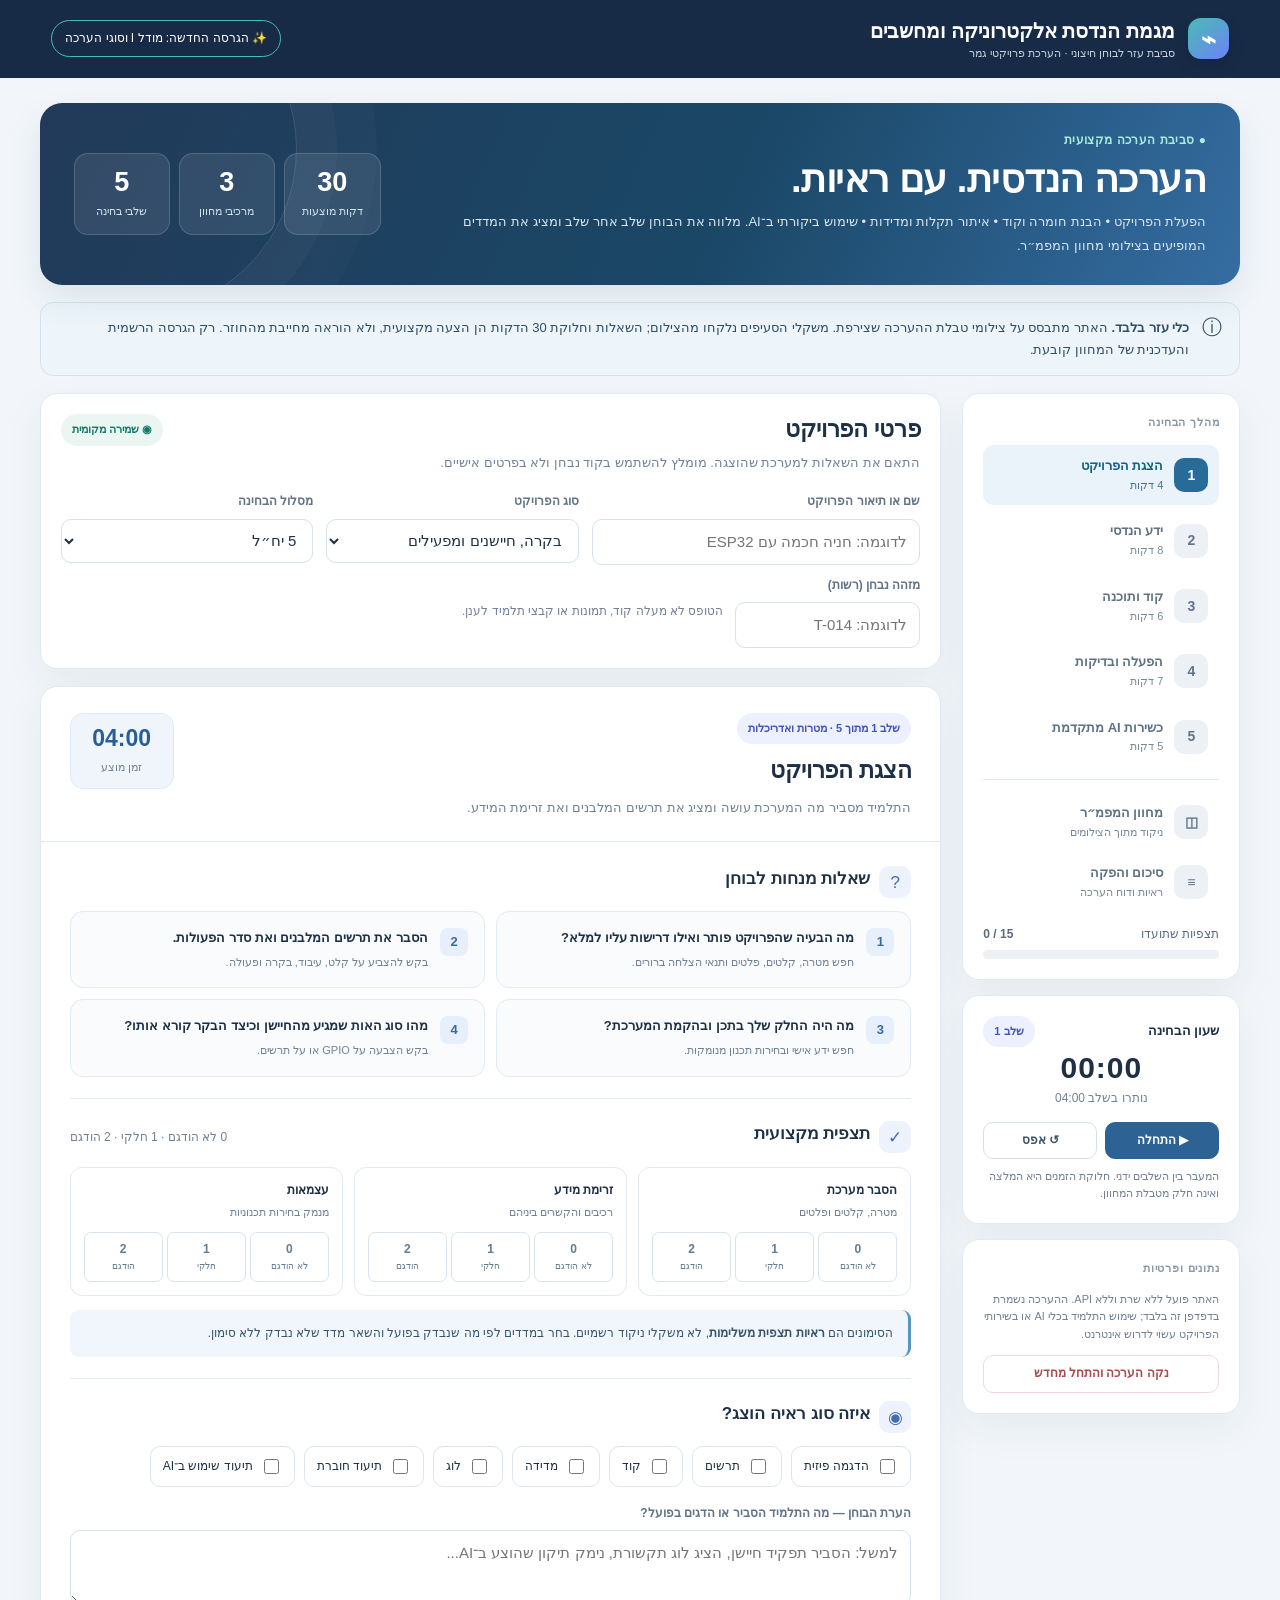
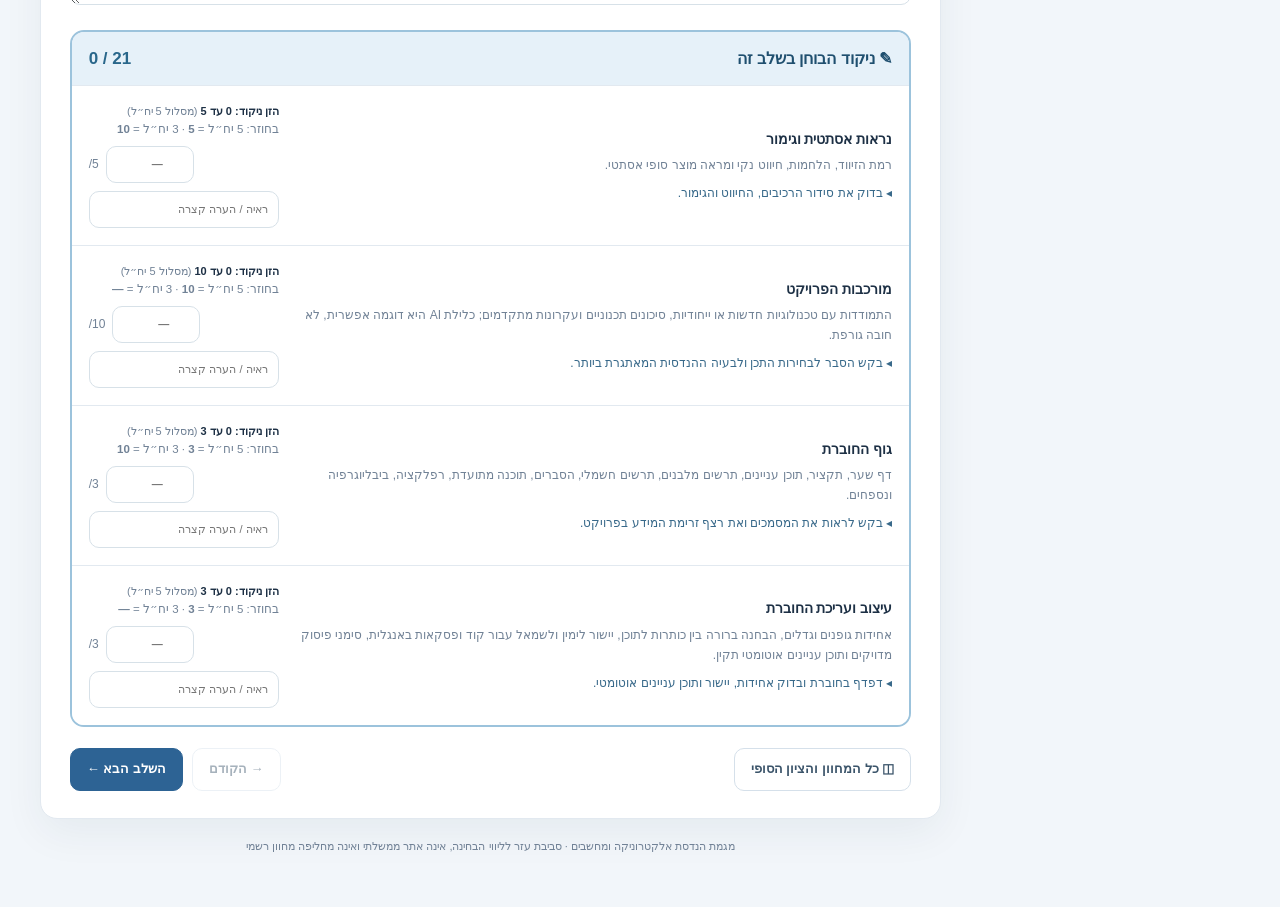
==== commit c2c83506: "מחוון: הסבר ברור למספרים – ניקוד מקסימלי לכל סעיף לפי מסלול 5 ו־3 יח״ל Co-Authored-By: Claude Opus 5" ====
--- a/index.html
+++ b/index.html
@@ -136,7 +136,7 @@
 function finalGradeBox(){const v=finalGrade();return `<div class="final-grade"><div><h3>ציון סופי של הבוחן</h3><p>סכום הסעיפים שהוזנו: <b class="ltr">${pointsSum()} / ${totalRubricMax()}</b>. הבוחן קובע את הציון הסופי (0–100).</p></div><div class="fg-ctrl"><input id="finalGrade" type="number" inputmode="numeric" min="0" max="100" step="1" placeholder="—" value="${v??''}" aria-label="ציון סופי"><em>/100</em><button class="btn sm no-print" id="useSum" type="button">השתמש בסכום הסעיפים</button></div></div>`;}
 function bindFinalGrade(){const inp=$('finalGrade');if(!inp)return;const set=raw=>{state.finalGrade=state.finalGrade||{};if(raw===''){delete state.finalGrade[state.track];inp.setCustomValidity('');persist();return;}const n=Number(raw);if(!Number.isInteger(n)||n<0||n>100){inp.setCustomValidity('בחר מספר שלם בין 0 ל־100');inp.reportValidity();return;}inp.setCustomValidity('');state.finalGrade[state.track]=n;persist();};inp.addEventListener('input',e=>set(e.target.value));$('useSum').addEventListener('click',()=>{inp.value=pointsSum();set(String(pointsSum()));notify('הציון עודכן לפי סכום הסעיפים');});}
 function rubricRow(item){const m=item.max[state.track];if(m==null)return `<div class="criterion"><div><strong>${esc(item.name)}</strong><p class="desc">${esc(item.desc)}</p></div><div class="notapp">${esc(item.na?.[state.track]||'— לא חל במסלול '+state.track+' יח״ל')}</div></div>`;
-let scored=state.official[item.id]?.[state.track];return `<div class="criterion"><div><strong>${esc(item.name)}</strong><div class="desc">${esc(item.desc)}</div><div class="question-cue">◂ ${esc(item.cue)}</div></div><div class="criterion-controls"><label for="s_${item.id}">ניקוד זמני מתוך ${m}</label><div class="score-field"><input class="entry-input" id="s_${item.id}" type="number" inputmode="numeric" min="0" max="${m}" step="1" placeholder="—" value="${Number.isInteger(scored)?scored:''}" data-official="${item.id}" aria-label="ניקוד ${esc(item.name)}"><em>/${m}</em></div><input class="entry-input" type="text" maxlength="220" data-criterion-note="${item.id}" placeholder="ראיה / הערה קצרה" value="${esc(state.criterionNotes[item.id]?.[state.track]||'')}"></div></div>`;}
+let scored=state.official[item.id]?.[state.track];return `<div class="criterion"><div><strong>${esc(item.name)}</strong><div class="desc">${esc(item.desc)}</div><div class="question-cue">◂ ${esc(item.cue)}</div></div><div class="criterion-controls"><label for="s_${item.id}"><b style="color:#1d3045">הזן ניקוד: 0 עד ${m}</b> (מסלול ${state.track} יח״ל)<small style="display:block;font-size:11.5px;color:#718296;line-height:1.5">בחוזר: 5 יח״ל = <b>${item.max['5']??'—'}</b> · 3 יח״ל = <b>${item.max['3']??'—'}</b></small></label><div class="score-field"><input class="entry-input" id="s_${item.id}" type="number" inputmode="numeric" min="0" max="${m}" step="1" placeholder="—" value="${Number.isInteger(scored)?scored:''}" data-official="${item.id}" aria-label="ניקוד ${esc(item.name)}"><em>/${m}</em></div><input class="entry-input" type="text" maxlength="220" data-criterion-note="${item.id}" placeholder="ראיה / הערה קצרה" value="${esc(state.criterionNotes[item.id]?.[state.track]||'')}"></div></div>`;}
 function renderRubric(){const maxDetailed=totalRubricMax(),sum=pointsSum();let groups=GROUPS.map(g=>{const cap=g.cap[state.track],detail=g.items.reduce((a,it)=>a+(it.max[state.track]||0),0);return `<div class="rubric-group"><div class="rubric-group-header"><div><h3>${esc(g.name)}</h3><small>לפי טבלת המפמ״ר המצולמת · ${state.track} יח״ל</small></div><div class="group-total"><span class="ltr">${categorySum(g)} / ${cap}</span> נקודות</div></div>${g.items.map(rubricRow).join('')}${cap!==detail?`<div class="notice warning" style="margin:9px 12px 13px"><span class="mark">!</span><div>בצילום סכום הסעיפים במרכיב זה הוא ${detail}, בעוד שסך המרכיב רשום כ־${cap}. <b>לא הוספנו קריטריון שאינו מופיע בצילום.</b></div></div>`:''}</div>`}).join('');
 $('rubricView').innerHTML=`<div class="rubric-intro"><div class="panel-head"><div><span class="pill blue">משקלי סעיפים מהצילום</span><h2 style="margin-top:10px">מחוון ההערכה • ${state.track} יח״ל</h2><p>כאן אפשר לתעד ניקוד זמני לכל סעיף המצוין בצילומי המפמ״ר. אין להניח ש״לא נבדק״ פירושו אפס.</p></div><button class="btn sm no-print" id="toStages">→ חזרה לשלבי הבחינה</button></div><div class="score-summary"><div class="stat"><strong class="ltr">${sum} / ${maxDetailed}</strong><span>ניקוד סעיפים מפורטים</span></div><div class="stat"><strong class="ltr">${scoredCount()} / ${possibleCount()}</strong><span>סעיפים שתועדו</span></div><div class="stat"><strong>100</strong><span>סך המחוון המוצהר בצילום</span></div></div></div><div class="groups">${groups}</div><div style="padding:0 25px 22px">${finalGradeBox()}</div><div class="rubric-foot"><b>הערה:</b> קטגוריות, משקלים וקריטריונים הועתקו מצילומי טבלת ההערכה שסיפקת. ניסוחי ההבהרה והשאלות באתר הם עזר פדגוגי. יש לאמת מול החוזר המלא לפני שימוש בניקוד כציון רשמי.</div>`;
  $('toStages').addEventListener('click',()=>changeView('stage'));
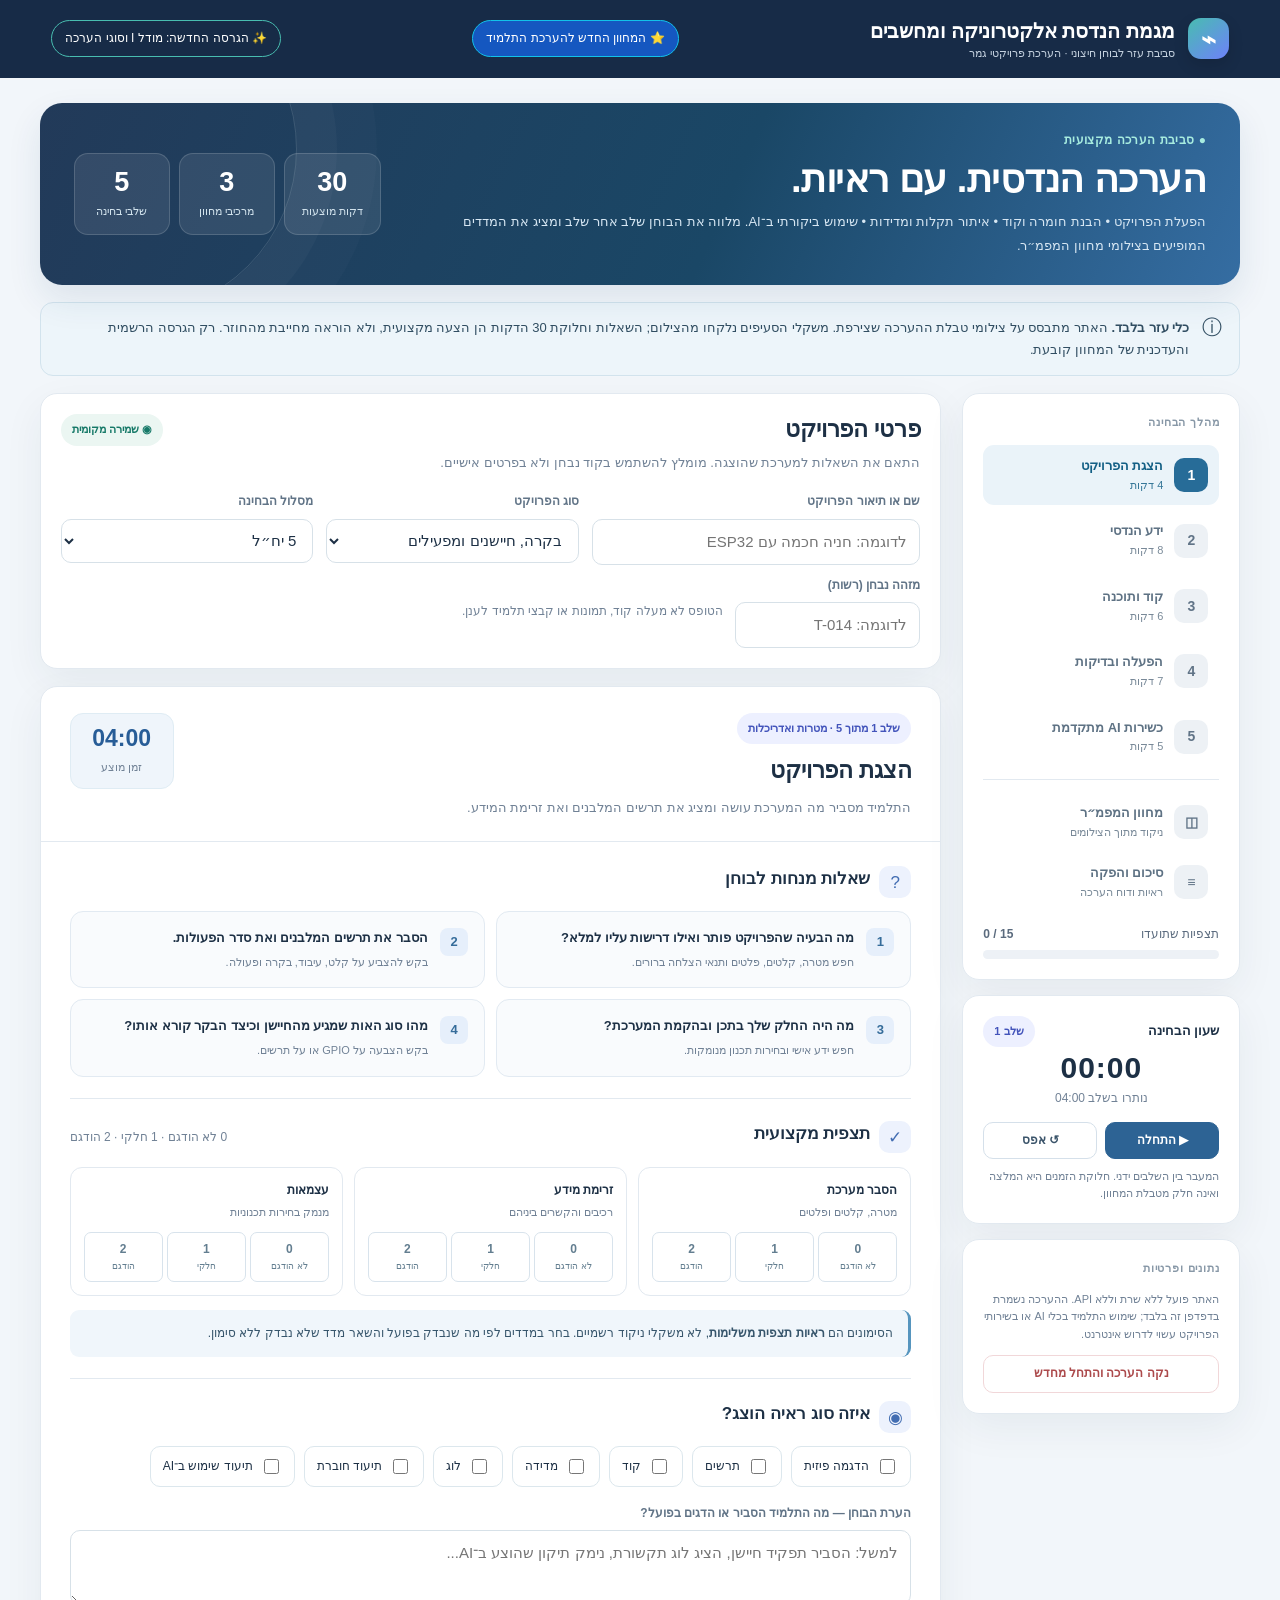
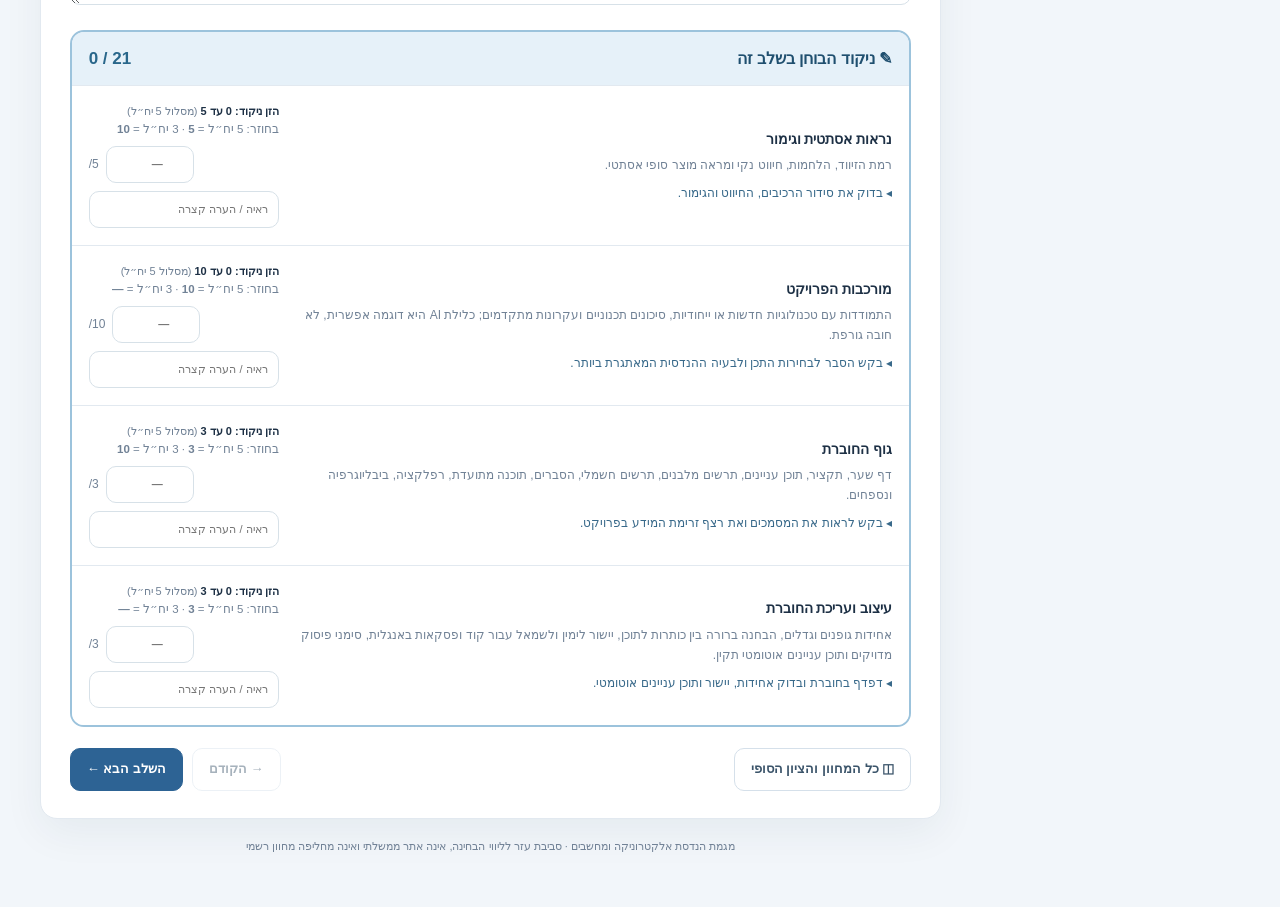
==== commit 789f3308: "מחוון חדש להערכת התלמיד: 4 רמות, 12 קריטריונים, תנאי סף ואירוע הערכה מעצבת Co-Authored-By: Claude Op" ====
--- a/index.html
+++ b/index.html
@@ -22,7 +22,7 @@
 </style>
 </head>
 <body>
-<header class="header"><div class="brand"><div class="logo" aria-hidden="true">⌁</div><div>מגמת הנדסת אלקטרוניקה ומחשבים<small>סביבת עזר לבוחן חיצוני · הערכת פרויקטי גמר</small></div></div><a class="header-note" href="megama.html" style="text-decoration:none;color:#fff;border-color:#48bdb0">✨ הגרסה החדשה: מודל I וסוגי הערכה</a></header>
+<header class="header"><div class="brand"><div class="logo" aria-hidden="true">⌁</div><div>מגמת הנדסת אלקטרוניקה ומחשבים<small>סביבת עזר לבוחן חיצוני · הערכת פרויקטי גמר</small></div></div><a class="header-note" href="mahvan.html" style="text-decoration:none;color:#fff;border-color:#12C2E9;background:#1557C0">⭐ המחוון החדש להערכת התלמיד</a><a class="header-note" href="megama.html" style="text-decoration:none;color:#fff;border-color:#48bdb0">✨ הגרסה החדשה: מודל I וסוגי הערכה</a></header>
 <div class="wrap">
 <section class="hero"><div><div class="eyebrow">● סביבת הערכה מקצועית</div><h1>הערכה הנדסית. עם ראיות.</h1><p>הפעלת הפרויקט • הבנת חומרה וקוד • איתור תקלות ומדידות • שימוש ביקורתי ב־AI. מלווה את הבוחן שלב אחר שלב ומציג את המדדים המופיעים בצילומי מחוון המפמ״ר.</p></div><div class="hero-stats"><div class="hero-stat"><b>30</b><span>דקות מוצעות</span></div><div class="hero-stat"><b>3</b><span>מרכיבי מחוון</span></div><div class="hero-stat"><b>5</b><span>שלבי בחינה</span></div></div></section>
 <div class="notice"><span class="mark" aria-hidden="true">ⓘ</span><div><strong>כלי עזר בלבד.</strong> האתר מתבסס על צילומי טבלת ההערכה שצירפת. משקלי הסעיפים נלקחו מהצילום; השאלות וחלוקת 30 הדקות הן הצעה מקצועית, ולא הוראה מחייבת מהחוזר. רק הגרסה הרשמית והעדכנית של המחוון קובעת.</div></div>
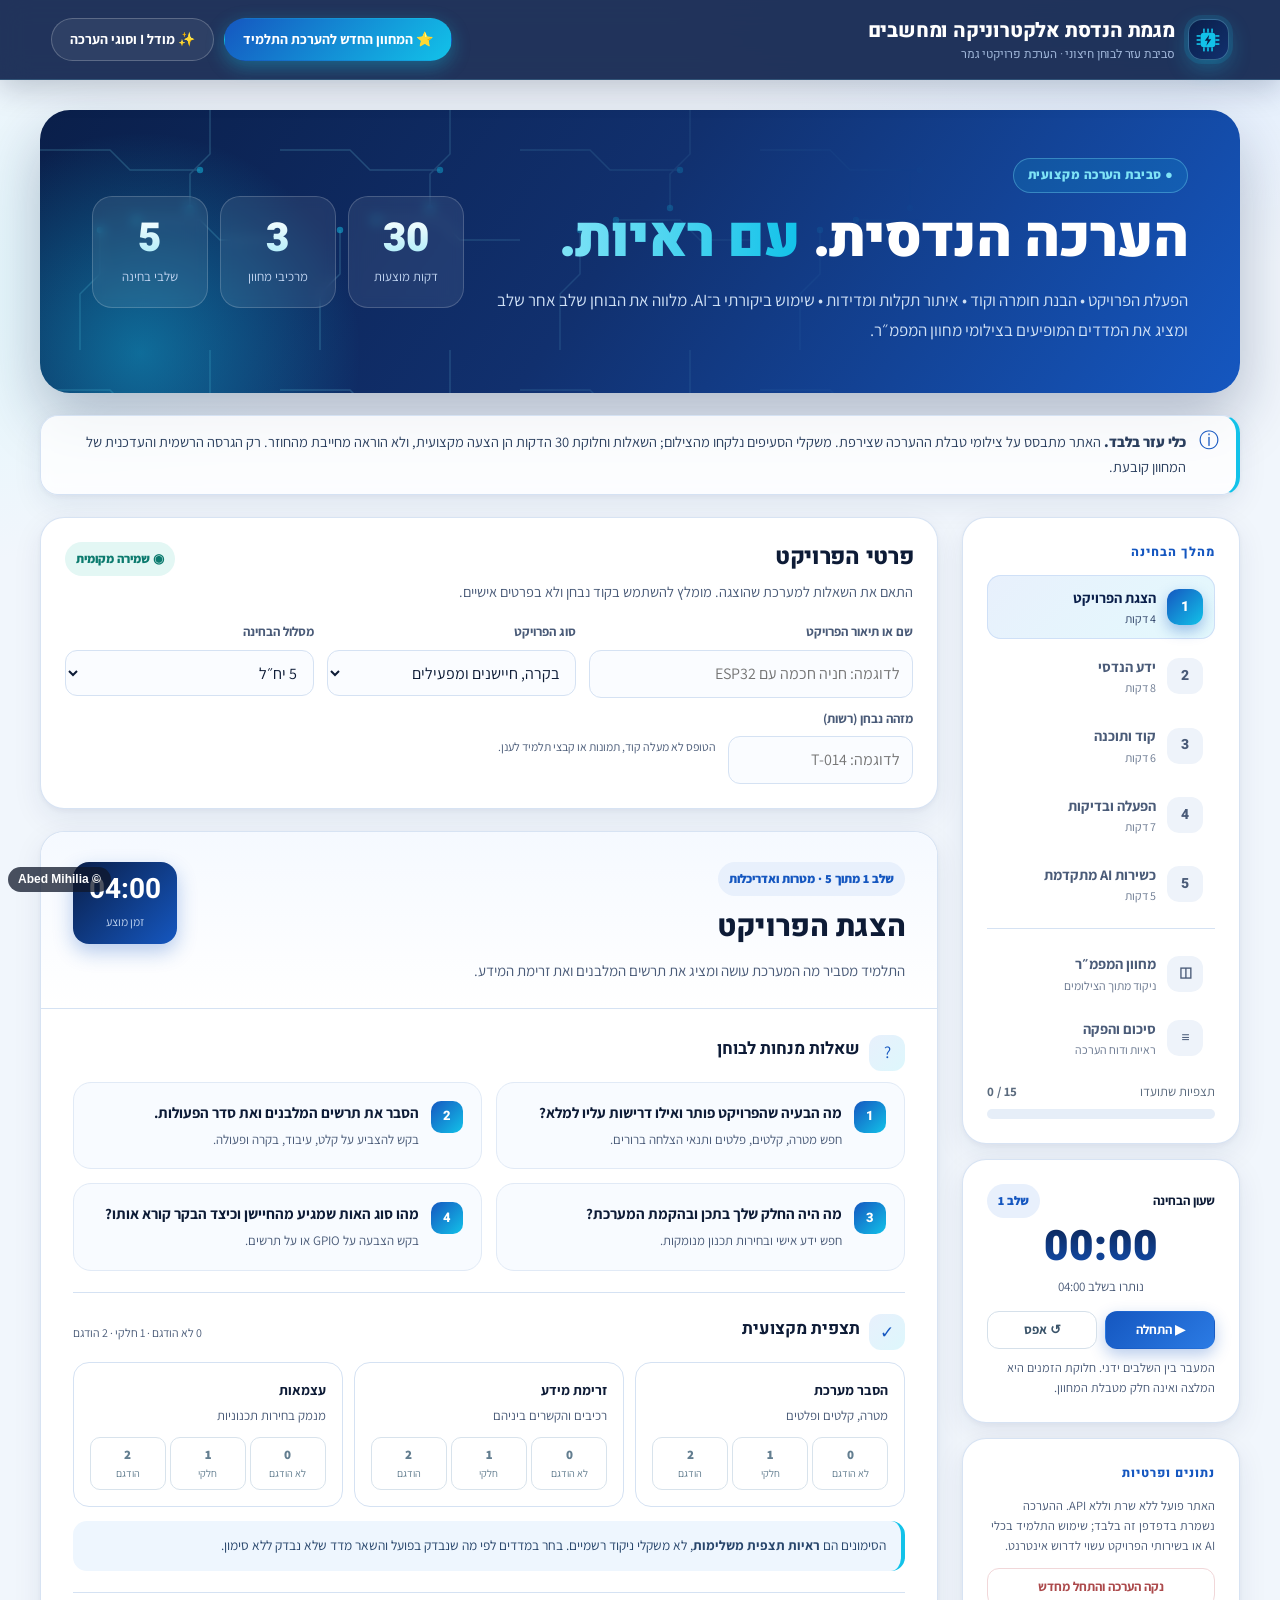
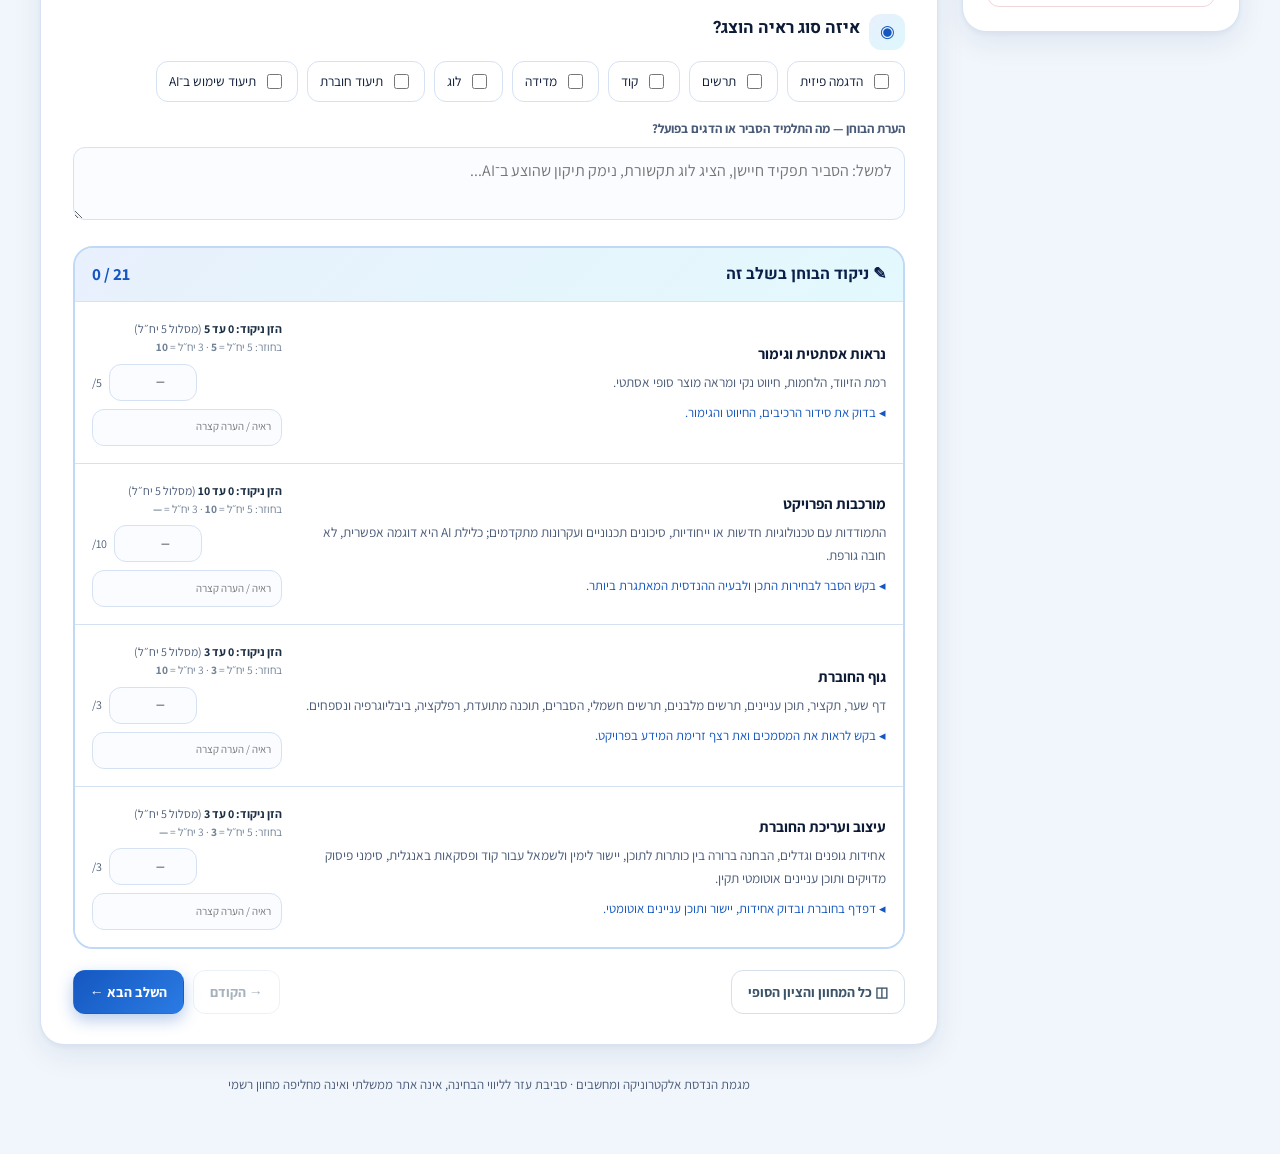
==== commit 60d2bcd9: "עיצוב חדשני לעמוד הבוחן: גופני Heebo/Assistant, Hero עם מעגל מודפס, כרטיסים וכפתורים בסגנון המחוון ה" ====
--- a/index.html
+++ b/index.html
@@ -6,6 +6,7 @@
 <meta name="theme-color" content="#152a45">
 <meta name="description" content="מגמת הנדסת אלקטרוניקה ומחשבים — סביבת עבודה לבוחן חיצוני בהנדסת אלקטרוניקה ומחשבים. מחוון מתוך צילומי חוזר המפמ״ר, בחינה מעשית וכשירות AI מתקדמת.">
 <title>מגמת הנדסת אלקטרוניקה ומחשבים | הערכת פרויקט גמר</title>
+<link rel="preconnect" href="https://fonts.googleapis.com"><link rel="preconnect" href="https://fonts.gstatic.com" crossorigin><link rel="stylesheet" href="https://fonts.googleapis.com/css2?family=Heebo:wght@500;700;800;900&family=Assistant:wght@400;600;700&display=swap">
 <style>
 :root{--navy:#172b47;--navy2:#233f63;--text:#1d3045;--sub:#718296;--bg:#f2f6fa;--white:#fff;--line:#e2e9f0;--blue:#4354bb;--blue-soft:#edf0ff;--aqua:#0c968b;--aqua-soft:#e4f7f3;--amber:#9b622b;--amber-soft:#fff6e5;--red:#ae4855;--red-soft:#fff0f1;--shadow:0 14px 42px rgba(18,43,76,.06)}
 *{box-sizing:border-box}html{scroll-behavior:smooth}body{margin:0;background:var(--bg);color:var(--text);font-family:Arial,"Segoe UI",sans-serif;font-size:15px;line-height:1.6}button,input,select,textarea{font:inherit}button{cursor:pointer}button:disabled{cursor:not-allowed;opacity:.45}button:focus-visible,input:focus-visible,textarea:focus-visible,select:focus-visible{outline:3px solid #9bb6ff;outline-offset:2px}h1,h2,h3,p{margin-top:0}h1{font-size:clamp(25px,3vw,38px);line-height:1.2;letter-spacing:-.5px;margin-bottom:8px}h2{font-size:23px;line-height:1.35;margin-bottom:7px;letter-spacing:-.2px}h3{font-size:17px;margin-bottom:8px}small{font-size:12px}.muted{color:var(--sub)}.ltr{direction:ltr;unicode-bidi:isolate;display:inline-block;font-variant-numeric:tabular-nums}.nowrap{white-space:nowrap}.hidden{display:none!important}
@@ -20,11 +21,161 @@
 @media(max-width:480px){.hero h1{font-size:26px}.hero p{font-size:12px}.rubric-intro{padding:17px}.score-summary{gap:5px}.stat strong{font-size:19px}.stat span{font-size:10px}.rubric-group-header h3{font-size:14px}.stage-top{gap:8px}.step-actions{align-items:stretch}.actions-right{width:100%}.actions-right>*{flex:1}}
 @media print{body{background:white;color:black}.header,.hero,.sidebar,.form-card,.stage-card,.notice,.no-print,.footer,.toast{display:none!important}.wrap{padding:0;max-width:none}.workspace{display:block}.main{display:block}.report-card{display:block!important;border:0;box-shadow:none}.summary-pad{padding:0}.stat{background:white}.reporttable th{background:#f0f0f0!important}.reporttable td,.reporttable th{font-size:10px;padding:6px}.reporttable{min-width:0}.table-scroll{overflow:visible}.pill{background:transparent}.print-title{display:block!important}h1{font-size:22px}h2{font-size:19px}.score-summary{gap:7px}}
 </style>
+<style id="skin">
+/* ===== Modern skin (2026) - same look as mahvan.html; layout and logic unchanged ===== */
+:root{--navy:#0A1F4A;--navy2:#11306E;--text:#0D1B36;--sub:#4A5B78;--bg:#F1F6FC;--line:#D5E2F3;--blue:#1557C0;--blue-soft:#E8F0FC;--aqua:#0E9F8E;--aqua-soft:#E3F7F4;--cyan:#12C2E9;--cyan2:#7FE3F6;--shadow:0 10px 30px rgba(13,40,90,.08),0 2px 6px rgba(13,40,90,.05)}
+html,body{overflow-x:clip}
+body{font-family:'Assistant',Arial,"Segoe UI",sans-serif;font-size:16px;color:var(--text);background:radial-gradient(1100px 560px at 100% -8%,#DCEBFF 0%,rgba(220,235,255,0) 60%),radial-gradient(900px 520px at -12% 32%,#E1F7FC 0%,rgba(225,247,252,0) 55%),var(--bg);background-attachment:fixed}
+h1,h2,h3,.brand,.timer,.stat strong,.hero-stat b,.timepill b,.group-total,.section-kicker,.navicon{font-family:'Heebo',Arial,sans-serif}
+h2{font-weight:800;letter-spacing:-.3px}h3{font-weight:700}
+::selection{background:#BDEFFA}
+
+/* header */
+.header{position:sticky;top:0;z-index:30;background:rgba(10,31,74,.9);-webkit-backdrop-filter:saturate(1.4) blur(14px);backdrop-filter:saturate(1.4) blur(14px);border-bottom:1px solid rgba(127,227,246,.18);box-shadow:0 8px 30px rgba(6,20,50,.22)}
+.brand{font-weight:800;letter-spacing:-.2px}
+.brand small{color:#9FB6D9;font-size:12px}
+.logo{background:linear-gradient(135deg,#0A1F4A,#11306E);border:1px solid rgba(127,227,246,.35);border-radius:14px;box-shadow:0 0 0 4px rgba(18,194,233,.12),0 8px 22px rgba(18,194,233,.3)}
+.logo svg{width:26px;height:26px;display:block}
+.header-links{display:flex;gap:10px;flex-wrap:wrap;justify-content:flex-end}
+.hlink{display:inline-flex;align-items:center;gap:8px;padding:9px 18px;border-radius:999px;font-size:14px;font-weight:700;color:#fff;text-decoration:none;border:1px solid rgba(255,255,255,.22);background:rgba(255,255,255,.06);transition:transform .2s,background .2s,box-shadow .2s;white-space:nowrap}
+.hlink:hover{background:rgba(255,255,255,.14);transform:translateY(-1px)}
+.hlink.primary{background:linear-gradient(135deg,#1557C0,#12C2E9);border-color:transparent;box-shadow:0 6px 18px rgba(18,194,233,.35)}
+.hlink.primary:hover{box-shadow:0 10px 26px rgba(18,194,233,.5)}
+
+/* hero */
+.wrap{padding-top:30px}
+.hero{border-radius:30px;background:linear-gradient(125deg,#0A1F4A 0%,#11306E 48%,#1557C0 100%);min-height:250px;padding:48px 52px;box-shadow:0 26px 60px rgba(10,31,74,.28);isolation:isolate}
+.hero:before{left:0;top:0;width:100%;height:100%;border:0;border-radius:0;box-shadow:none;z-index:-1;opacity:.9;background:url("data:image/svg+xml,%3Csvg xmlns='http://www.w3.org/2000/svg' width='240' height='240'%3E%3Cg fill='none' stroke='%237FE3F6' stroke-opacity='.22' stroke-width='1.5'%3E%3Cpath d='M0 40h70l20 20h70M240 130h-60l-20-20H96M40 240v-56l20-20v-44M170 0v44l-20 20v34'/%3E%3C/g%3E%3Cg fill='%2312C2E9' fill-opacity='.55'%3E%3Ccircle cx='160' cy='60' r='3.2'/%3E%3Ccircle cx='96' cy='110' r='3.2'/%3E%3Ccircle cx='60' cy='120' r='3.2'/%3E%3Ccircle cx='150' cy='98' r='3.2'/%3E%3C/g%3E%3C/svg%3E");-webkit-mask-image:linear-gradient(to left,transparent 25%,#000 75%);mask-image:linear-gradient(to left,transparent 25%,#000 75%)}
+.hero:after{content:"";position:absolute;left:-140px;bottom:-200px;width:480px;height:480px;border-radius:50%;background:radial-gradient(circle,rgba(18,194,233,.45),rgba(18,194,233,0) 65%);z-index:-1;pointer-events:none}
+.eyebrow{display:inline-flex;align-items:center;gap:6px;background:rgba(18,194,233,.14);border:1px solid rgba(127,227,246,.35);color:var(--cyan2);padding:6px 14px;border-radius:999px;font-size:13px;margin-bottom:16px}
+.hero h1{font-size:clamp(34px,4.4vw,60px);font-weight:900;letter-spacing:-1px;line-height:1.08;margin-bottom:16px}
+.hero h1 .grad{background:linear-gradient(90deg,#7FE3F6,#12C2E9);-webkit-background-clip:text;background-clip:text;color:transparent}
+.hero p{font-size:17px;color:#CFE0F5;line-height:1.75}
+.hero-stats{gap:12px}
+.hero-stat{background:rgba(255,255,255,.08);border:1px solid rgba(255,255,255,.18);-webkit-backdrop-filter:blur(6px);backdrop-filter:blur(6px);border-radius:20px;padding:18px 22px;min-width:116px;transition:transform .2s}
+.hero-stat:hover{transform:translateY(-3px)}
+.hero-stat b{font-size:40px;font-weight:900;background:linear-gradient(180deg,#fff,#9FE9F8);-webkit-background-clip:text;background-clip:text;color:transparent}
+.hero-stat span{font-size:13px;color:#BFD3F0}
+
+/* notice */
+.notice{background:rgba(255,255,255,.8);border:1px solid var(--line);border-right:4px solid var(--cyan);border-radius:18px;box-shadow:var(--shadow);font-size:14.5px;color:#2B3F5E;-webkit-backdrop-filter:blur(6px);backdrop-filter:blur(6px);margin:22px 0}
+.notice .mark{color:var(--blue)}
+
+/* cards */
+.workspace{gap:24px}
+.card{border-radius:24px;border:1px solid rgba(213,226,243,.95);box-shadow:var(--shadow);animation:skinUp .5s cubic-bezier(.2,.7,.2,1) both}
+@keyframes skinUp{from{opacity:0;transform:translateY(14px)}to{opacity:1;transform:none}}
+.pad{padding:24px}
+.main{gap:22px}
+
+/* sidebar */
+.sidebar{top:100px}
+.section-kicker{color:var(--blue);font-size:12.5px;letter-spacing:1px}
+.navbtn{border-radius:14px;padding:11px 12px;color:var(--sub);transition:background .18s,box-shadow .18s}
+.navbtn:hover{background:#F1F6FD}
+.navbtn.active{background:linear-gradient(135deg,#E8F0FC,#E3F9FD);color:var(--navy);box-shadow:inset 0 0 0 1px #CFE0F7}
+.navicon{border-radius:12px;background:#EEF3FA;color:var(--sub);width:36px;height:36px}
+.navbtn.active .navicon{background:linear-gradient(135deg,#1557C0,#12C2E9);color:#fff;box-shadow:0 6px 14px rgba(21,87,192,.35)}
+.navbtn span.detail strong{font-size:14.5px}
+.navbtn span.detail small{font-size:12px}
+.navbtn .check{color:var(--cyan)}
+.progressline{font-size:13px}
+.progress{height:10px;background:#E6EEF8}
+.progress>div{background:linear-gradient(90deg,#1557C0,#12C2E9)}
+.timer{font-size:42px;font-weight:900;background:linear-gradient(180deg,#0A1F4A,#1557C0);-webkit-background-clip:text;background-clip:text;color:transparent}
+.timer.warn{background:none;color:#DC2626;-webkit-text-fill-color:#DC2626}
+.timer-sub{font-size:13px}
+.helper{font-size:12.5px}
+
+/* controls */
+.btn{border-radius:12px;font-weight:700;font-size:14px;transition:transform .15s,background .18s,box-shadow .18s,border-color .18s}
+.btn:hover:not(:disabled){transform:translateY(-1px)}
+.btn.primary{background:linear-gradient(135deg,#1557C0,#2B7BE4);border-color:transparent;box-shadow:0 6px 16px rgba(21,87,192,.3)}
+.btn.primary:hover{background:linear-gradient(135deg,#11306E,#1557C0)}
+.btn.teal{background:linear-gradient(135deg,#0E9F8E,#12C2E9);border-color:transparent;box-shadow:0 6px 16px rgba(14,159,142,.3)}
+.btn.sm{font-size:13px}
+.field span{font-size:13px;color:var(--sub)}
+.field input,.field select,.field textarea,.entry-input{border-radius:12px;border-color:var(--line);background:#FAFCFF;min-height:46px;transition:border-color .18s,box-shadow .18s}
+.field input:focus,.field select:focus,.field textarea:focus,.entry-input:focus{border-color:var(--cyan);box-shadow:0 0 0 4px rgba(18,194,233,.16);background:#fff}
+.pill{background:var(--aqua-soft);color:#0B7A6E;font-size:12.5px}
+.pill.blue{background:var(--blue-soft);color:var(--blue)}
+.panel-head p{font-size:14.5px}
+
+/* stage */
+.stage-top{background:linear-gradient(180deg,#F5F9FF,#fff);border-radius:24px 24px 0 0;padding:30px 32px 24px}
+.stage-top h2{font-size:30px}
+.stage-top p{font-size:15px}
+.stage-inner{padding:26px 32px 30px}
+.timepill{background:linear-gradient(135deg,#0A1F4A,#1557C0);border:0;border-radius:16px;box-shadow:0 8px 20px rgba(21,87,192,.3)}
+.timepill b{color:#fff;font-size:28px}
+.timepill small{color:#BFD3F0;font-size:12px}
+.roundicon{background:linear-gradient(135deg,#E8F0FC,#DDF7FC);color:var(--blue);border-radius:12px;width:36px;height:36px}
+.qgrid{gap:14px}
+.question{border-radius:18px;background:#F8FBFF;border-color:#E1EAF6;padding:18px;transition:border-color .18s,box-shadow .18s,transform .18s}
+.question:hover{border-color:#A9D2F7;box-shadow:0 8px 22px rgba(13,40,90,.08);transform:translateY(-2px)}
+.question .num{background:linear-gradient(135deg,#1557C0,#12C2E9);color:#fff;border-radius:10px;width:32px;height:32px;font-family:'Heebo',Arial,sans-serif}
+.question strong{font-size:15px}
+.question small{font-size:13px}
+.checkitem{border-radius:12px;font-size:13.5px;border-color:var(--line);transition:border-color .18s,background .18s}
+.checkitem:hover{border-color:#A9D2F7}
+.checkitem.checked{border-color:var(--cyan);background:#E6F9FD;color:#0B5E7A}
+.checkitem input{accent-color:#1557C0}
+.tipbox{border-radius:14px;border-right:4px solid var(--cyan);background:#EEF6FE;font-size:13.5px;color:#27456B}
+.lite{border-radius:16px;padding:16px}
+.lite strong{font-size:14px}
+.lite p{font-size:13px}
+.scale button{border-radius:10px;font-size:13px;transition:background .15s,border-color .15s}
+.scale button.selected{background:linear-gradient(135deg,#1557C0,#12C2E9);border-color:transparent;color:#fff}
+.scale small{font-size:10.5px}
+.challenge-box{border-radius:20px;border-color:#BDE9F3;background:linear-gradient(145deg,#F2FCFF,#EEF4FF)}
+.challenge-box h3{color:var(--blue)}
+.challenge-box p{font-size:14.5px}
+.suggested{border-radius:12px;font-size:13.5px}
+
+/* rubric + summary */
+.rubric-intro{padding:26px 30px}
+.stat{border-radius:18px;background:linear-gradient(180deg,#F8FBFF,#fff)}
+.stat strong{font-size:30px;font-weight:900;color:var(--blue)}
+.stat span{font-size:12.5px}
+.rubric-group{border-radius:20px;border-color:var(--line)}
+.rubric-group-header{background:linear-gradient(135deg,#F3F8FF,#EEFAFD)}
+.rubric-group-header h3{font-size:17px}
+.group-total{color:var(--blue)}
+.criterion strong{font-size:15px}
+.criterion .desc{font-size:13.5px}
+.criterion .question-cue{font-size:13px;color:var(--blue)}
+.criterion-controls label{font-size:12px}
+.stage-score{border:2px solid #BFD9F6;border-radius:20px;background:#F6FAFF}
+.stage-score-head{background:linear-gradient(135deg,#E8F0FC,#E3F9FD)}
+.stage-score-head h3{color:var(--navy)}
+.stage-score-head b{color:var(--blue)}
+.final-grade{border-radius:20px;border-color:#0E9F6E;background:linear-gradient(135deg,#F0FBF6,#F4FBFF)}
+.table-scroll{border-radius:18px;border-color:var(--line)}
+.reporttable{font-size:13px}
+.reporttable th{background:#EEF4FC;color:var(--navy2)}
+.summary-note{font-size:14.5px}
+.footer{font-size:13px;padding:8px 0}
+.toast{background:linear-gradient(135deg,#0A1F4A,#1557C0);border-radius:14px;font-size:14px}
+.credit{position:fixed;bottom:8px;left:8px;z-index:60;padding:4px 10px;border-radius:999px;background:rgba(15,23,42,.75);color:#fff;font:600 12px/1.4 Arial,sans-serif;pointer-events:none}
+
+@media(max-width:1100px){.hero{padding:40px 36px}}
+@media(max-width:760px){
+.header{padding:12px 14px;flex-wrap:wrap}.brand{font-size:16px}.brand small{display:none}.logo{width:36px;height:36px}
+.hlink{padding:8px 13px;font-size:12.5px}.hlink:not(.primary){display:none}
+.sidebar{top:auto}.wrap{padding-top:16px}
+.hero{padding:28px 20px;border-radius:22px;min-height:0}.hero p{font-size:15px}
+.pad{padding:18px}.stage-top{padding:20px}.stage-top h2{font-size:22px}.stage-inner{padding:19px}
+.timer{font-size:34px}.navicon{width:29px;height:29px}.navbtn span.detail strong{font-size:10.5px}
+.timepill b{font-size:20px}.stat strong{font-size:22px}}
+@media(max-width:480px){.hero h1{font-size:30px}.hero p{font-size:14px}.stat strong{font-size:19px}.rubric-intro{padding:17px}}
+@media print{.header,.credit{display:none!important}.card{animation:none;box-shadow:none}body{background:#fff}}
+</style>
+
 </head>
 <body>
-<header class="header"><div class="brand"><div class="logo" aria-hidden="true">⌁</div><div>מגמת הנדסת אלקטרוניקה ומחשבים<small>סביבת עזר לבוחן חיצוני · הערכת פרויקטי גמר</small></div></div><a class="header-note" href="mahvan.html" style="text-decoration:none;color:#fff;border-color:#12C2E9;background:#1557C0">⭐ המחוון החדש להערכת התלמיד</a><a class="header-note" href="megama.html" style="text-decoration:none;color:#fff;border-color:#48bdb0">✨ הגרסה החדשה: מודל I וסוגי הערכה</a></header>
+<header class="header"><div class="brand"><div class="logo" aria-hidden="true"><svg viewBox="0 0 32 32" aria-hidden="true"><rect x="7" y="7" width="18" height="18" rx="4" fill="#12C2E9"/><g fill="#12C2E9"><rect x="10" y="2" width="2" height="5"/><rect x="15" y="2" width="2" height="5"/><rect x="20" y="2" width="2" height="5"/><rect x="10" y="25" width="2" height="5"/><rect x="15" y="25" width="2" height="5"/><rect x="20" y="25" width="2" height="5"/><rect x="2" y="10" width="5" height="2"/><rect x="2" y="15" width="5" height="2"/><rect x="2" y="20" width="5" height="2"/><rect x="25" y="10" width="5" height="2"/><rect x="25" y="15" width="5" height="2"/><rect x="25" y="20" width="5" height="2"/></g><path d="M17.5 9.5 12 17h3.6L14 23l6-8h-3.6z" fill="#0A1F4A"/></svg></div><div>מגמת הנדסת אלקטרוניקה ומחשבים<small>סביבת עזר לבוחן חיצוני · הערכת פרויקטי גמר</small></div></div><nav class="header-links" aria-label="קישורים"><a class="hlink primary" href="mahvan.html">⭐ המחוון החדש להערכת התלמיד</a><a class="hlink" href="megama.html">✨ מודל I וסוגי הערכה</a></nav></header>
 <div class="wrap">
-<section class="hero"><div><div class="eyebrow">● סביבת הערכה מקצועית</div><h1>הערכה הנדסית. עם ראיות.</h1><p>הפעלת הפרויקט • הבנת חומרה וקוד • איתור תקלות ומדידות • שימוש ביקורתי ב־AI. מלווה את הבוחן שלב אחר שלב ומציג את המדדים המופיעים בצילומי מחוון המפמ״ר.</p></div><div class="hero-stats"><div class="hero-stat"><b>30</b><span>דקות מוצעות</span></div><div class="hero-stat"><b>3</b><span>מרכיבי מחוון</span></div><div class="hero-stat"><b>5</b><span>שלבי בחינה</span></div></div></section>
+<section class="hero"><div><div class="eyebrow">● סביבת הערכה מקצועית</div><h1>הערכה הנדסית. <span class="grad">עם ראיות.</span></h1><p>הפעלת הפרויקט • הבנת חומרה וקוד • איתור תקלות ומדידות • שימוש ביקורתי ב־AI. מלווה את הבוחן שלב אחר שלב ומציג את המדדים המופיעים בצילומי מחוון המפמ״ר.</p></div><div class="hero-stats"><div class="hero-stat"><b>30</b><span>דקות מוצעות</span></div><div class="hero-stat"><b>3</b><span>מרכיבי מחוון</span></div><div class="hero-stat"><b>5</b><span>שלבי בחינה</span></div></div></section>
 <div class="notice"><span class="mark" aria-hidden="true">ⓘ</span><div><strong>כלי עזר בלבד.</strong> האתר מתבסס על צילומי טבלת ההערכה שצירפת. משקלי הסעיפים נלקחו מהצילום; השאלות וחלוקת 30 הדקות הן הצעה מקצועית, ולא הוראה מחייבת מהחוזר. רק הגרסה הרשמית והעדכנית של המחוון קובעת.</div></div>
 <div class="workspace">
 <aside class="sidebar" aria-label="ניווט">
@@ -165,5 +316,6 @@
 function init(){refreshForm();$('project').addEventListener('input',e=>{state.project=e.target.value;persist();});$('candidate').addEventListener('input',e=>{state.candidate=e.target.value;persist();});$('projectType').addEventListener('change',e=>{state.type=e.target.value;persist();render();});$('track').addEventListener('change',e=>{state.track=e.target.value;persist();render();});$('navRubric').addEventListener('click',()=>changeView('rubric'));$('navSummary').addEventListener('click',()=>changeView('summary'));$('timerToggle').addEventListener('click',toggleTimer);$('timerReset').addEventListener('click',()=>{if(!confirm('לאפס את שעון הבחינה בלבד?'))return;clearInterval(interval);interval=null;state.running=false;state.elapsed=0;state.phaseElapsed=[0,0,0,0,0];persist();timerRender();});$('clearAll').addEventListener('click',()=>{if(!confirm('למחוק את כל נתוני ההערכה שנשמרו במכשיר זה?'))return;clearInterval(interval);interval=null;state=blank();persist();refreshForm();render();notify('נתוני הבחינה נוקו');});render();}
 init();
 </script>
+<div class="credit">&copy; Abed Mihilia</div>
 </body>
 </html>
